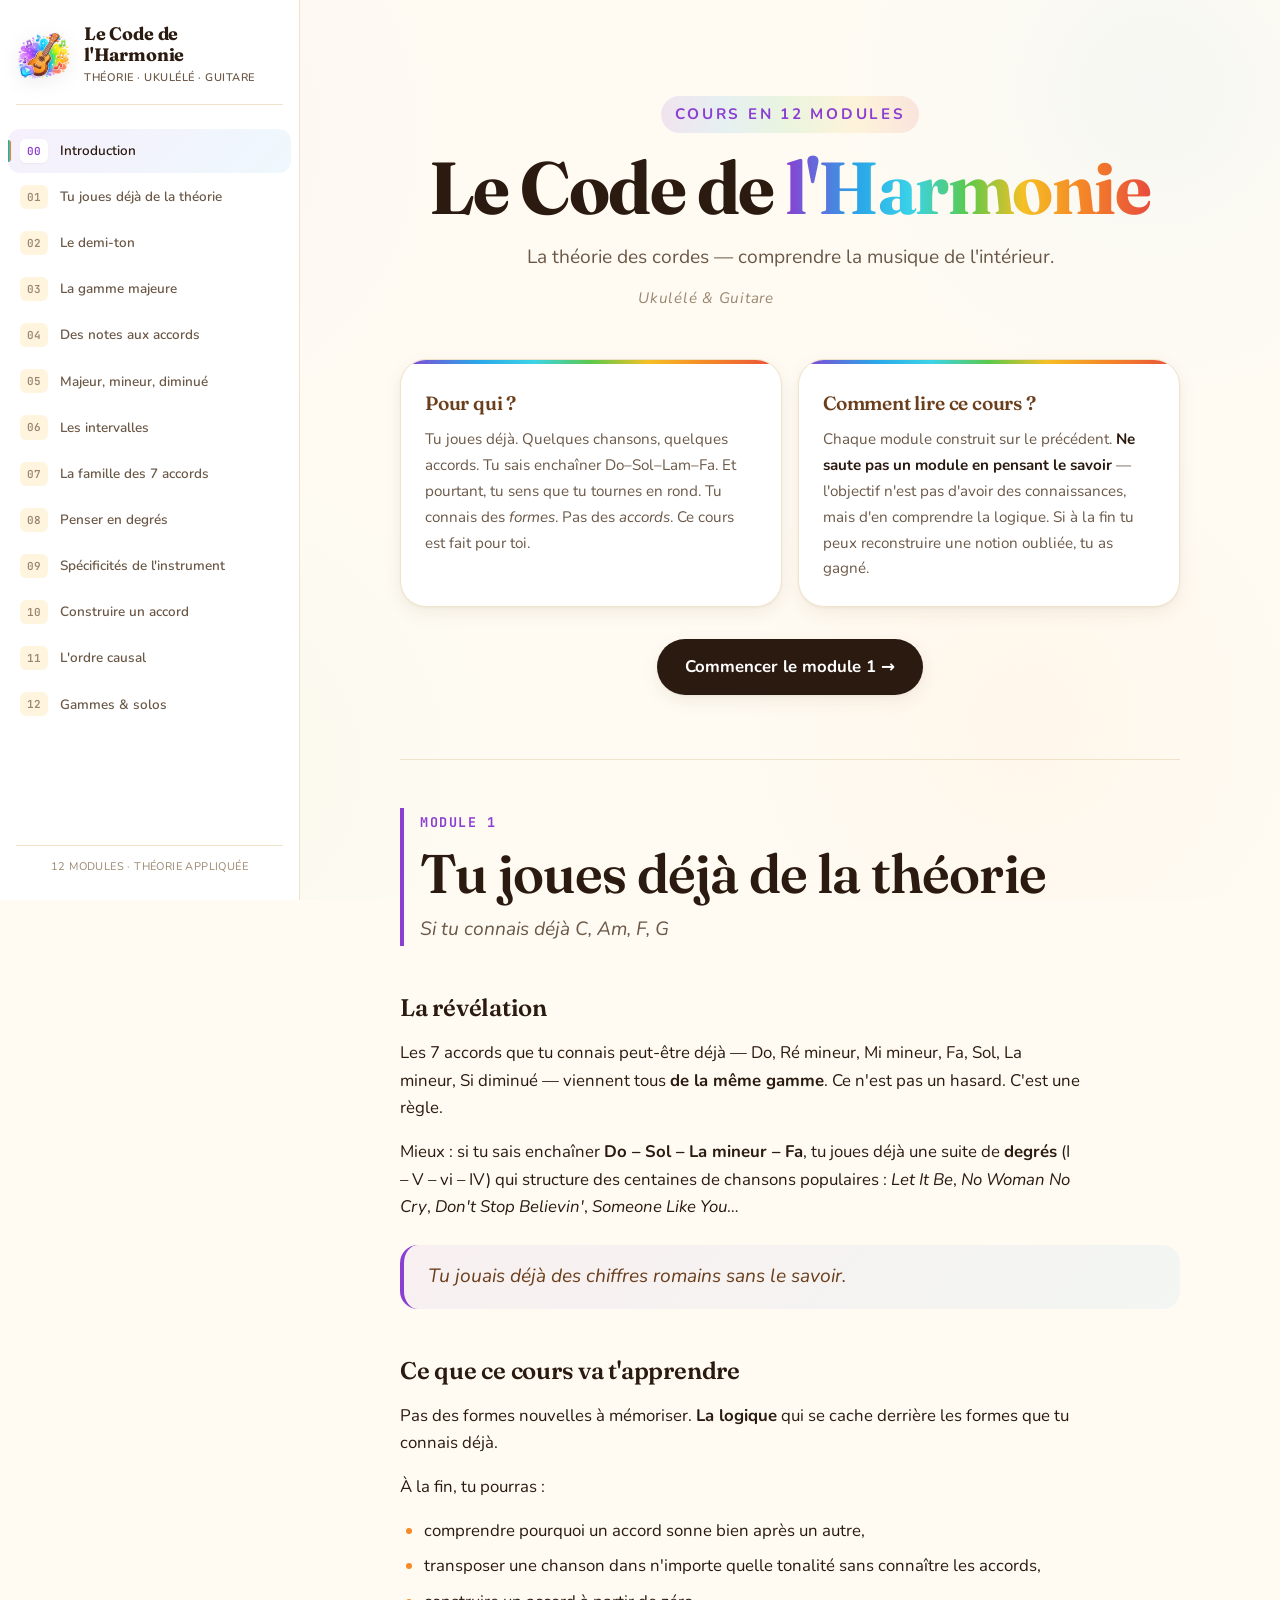
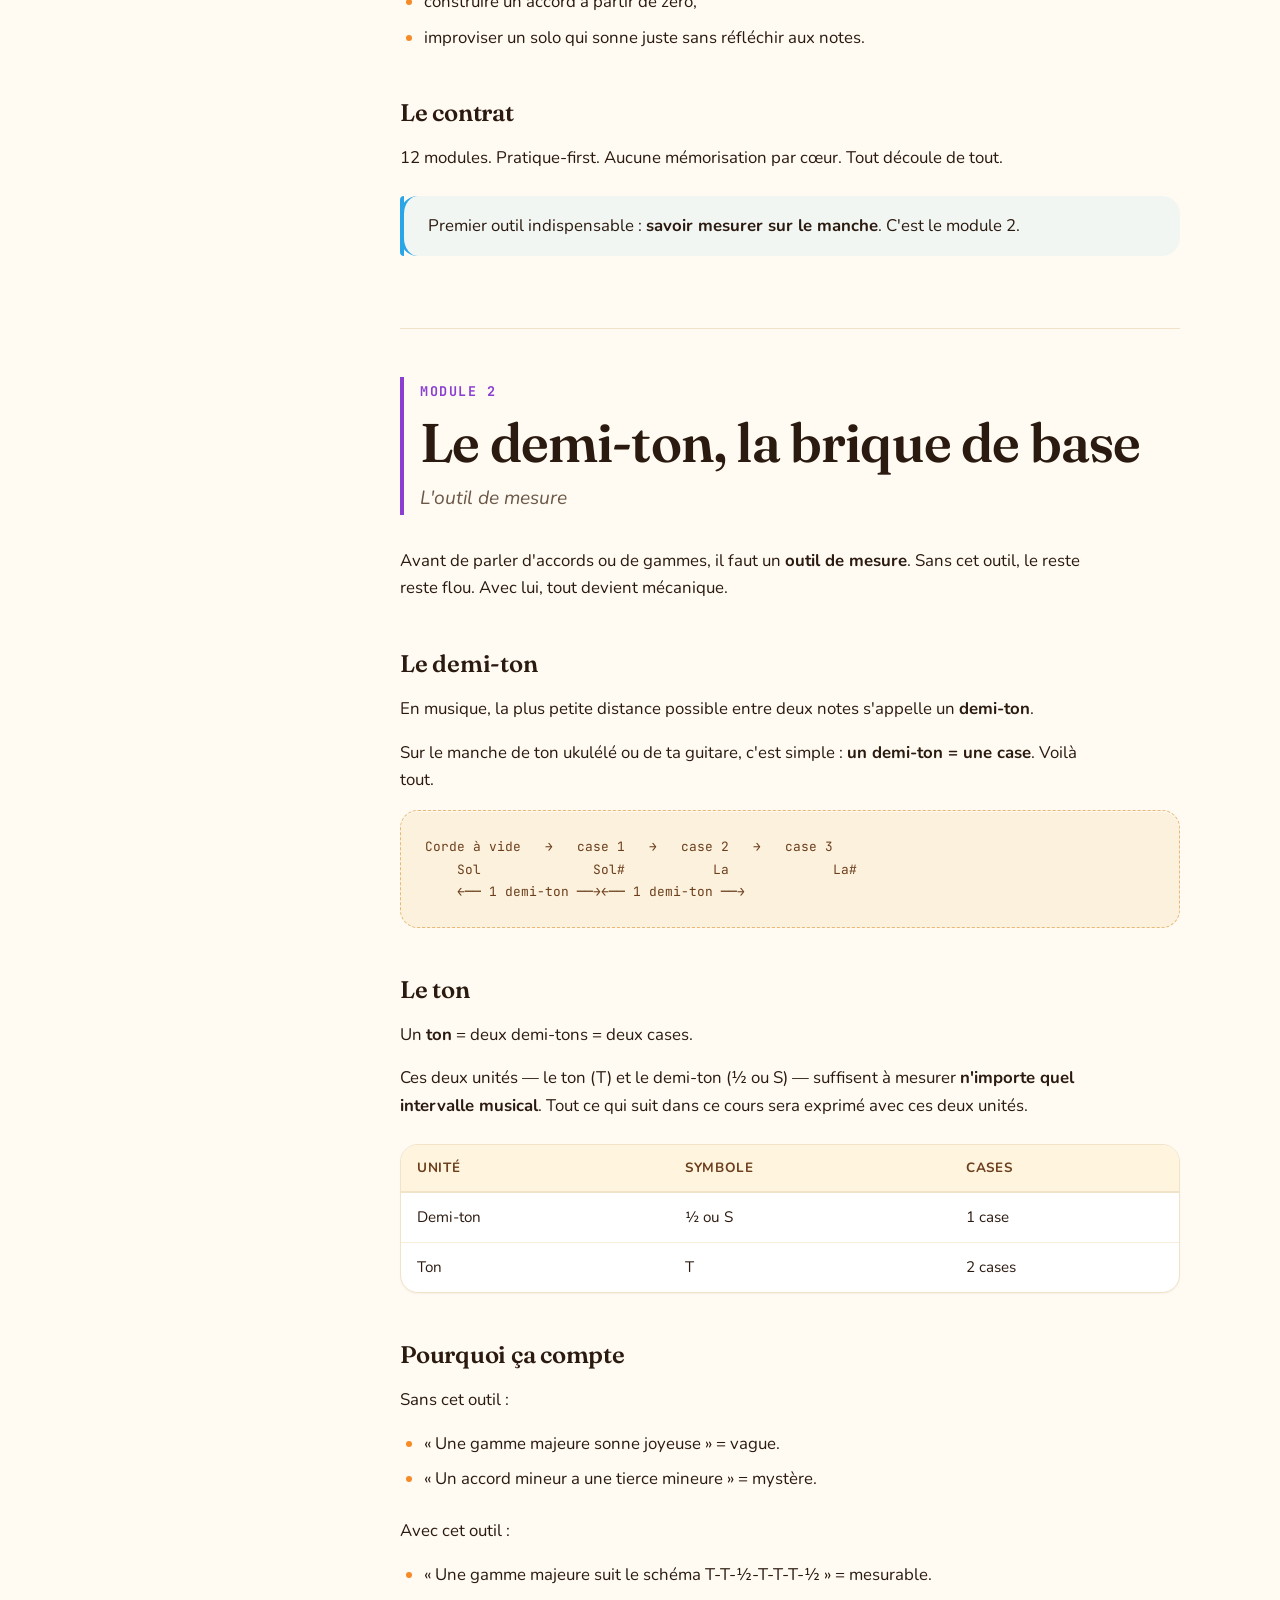
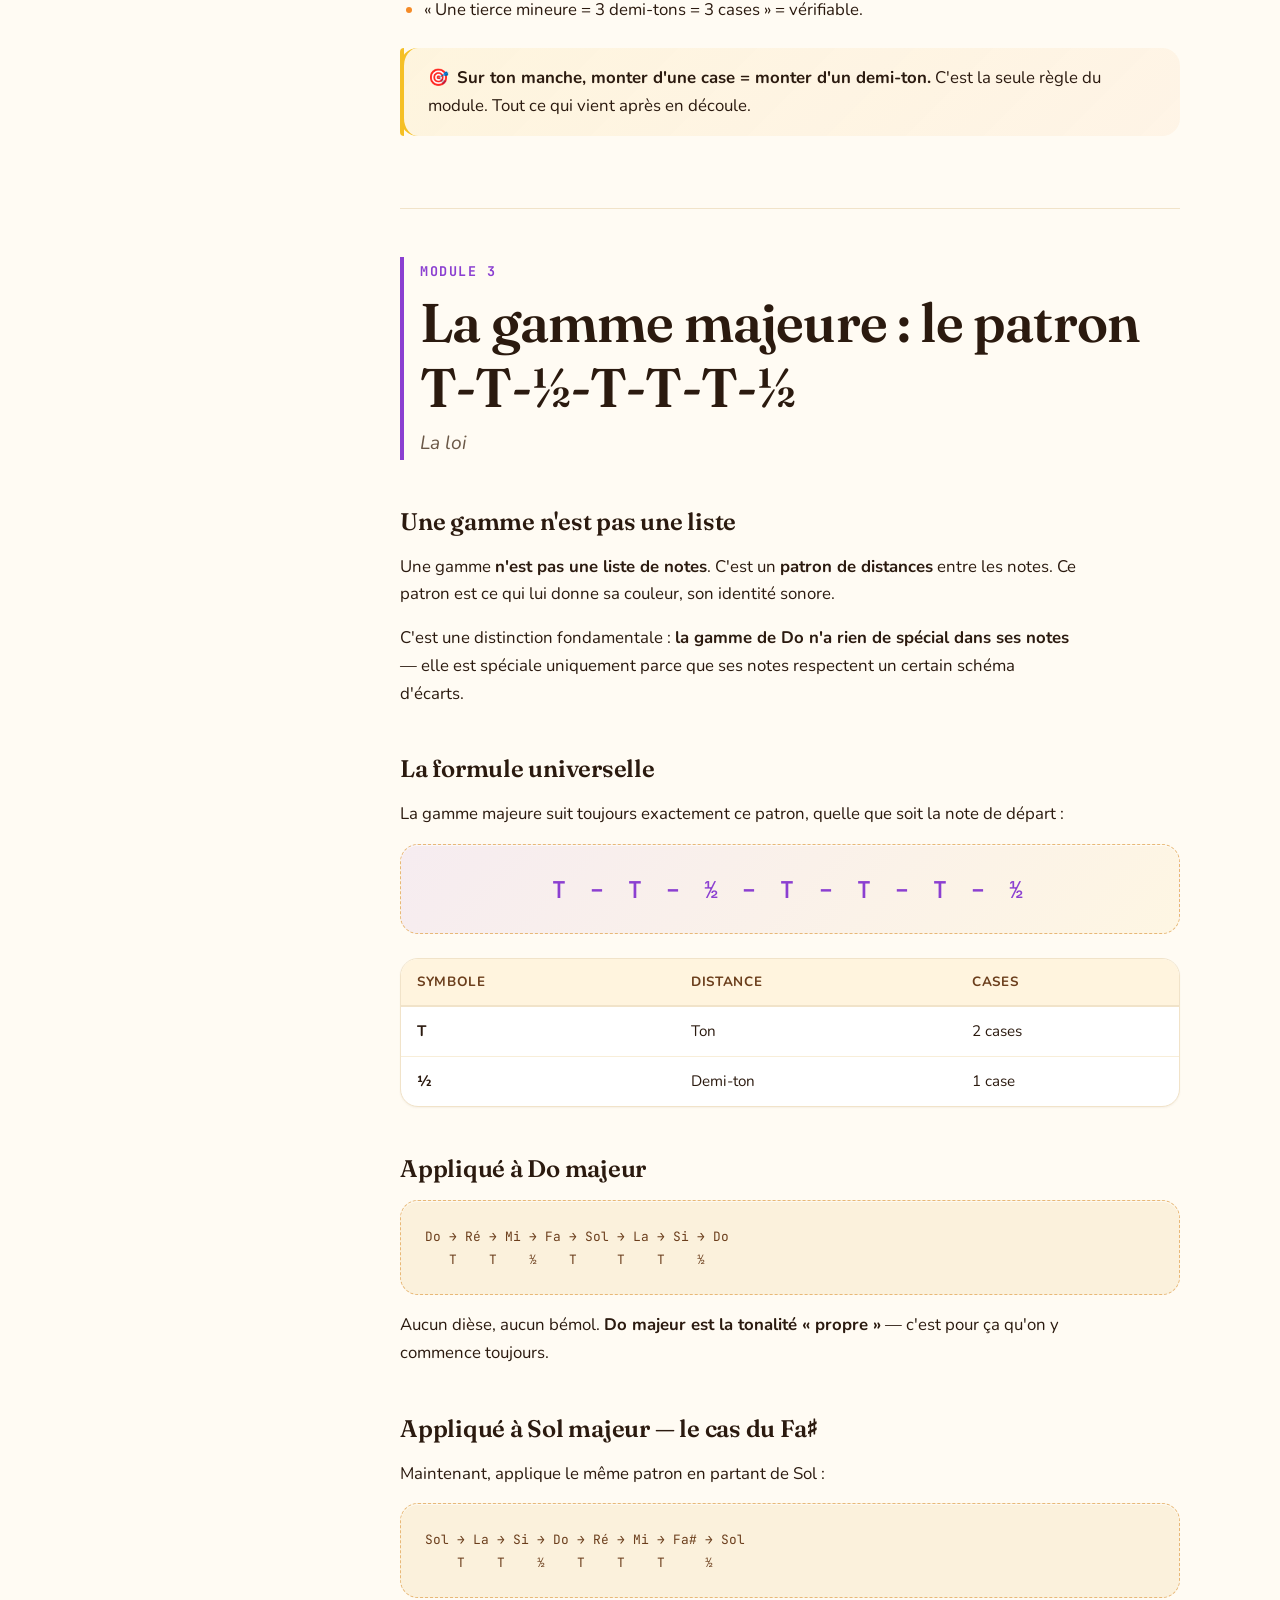
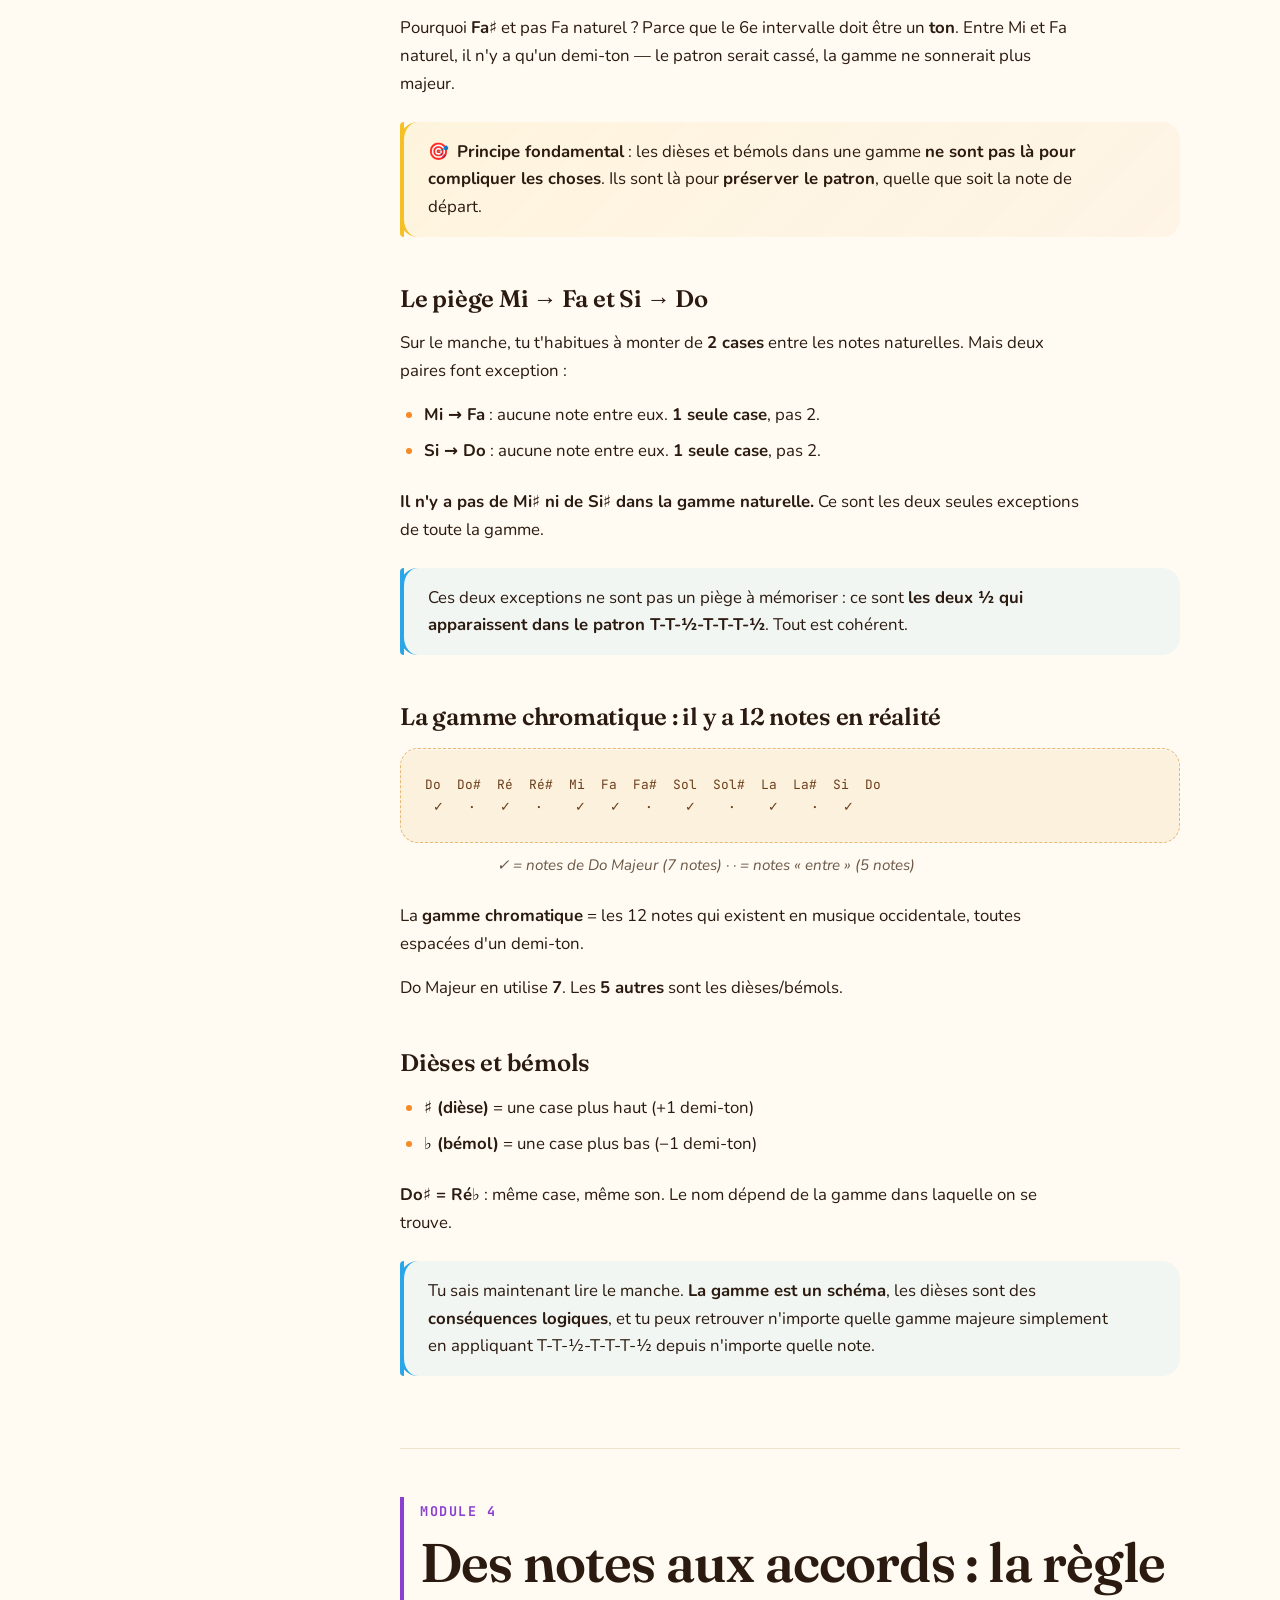
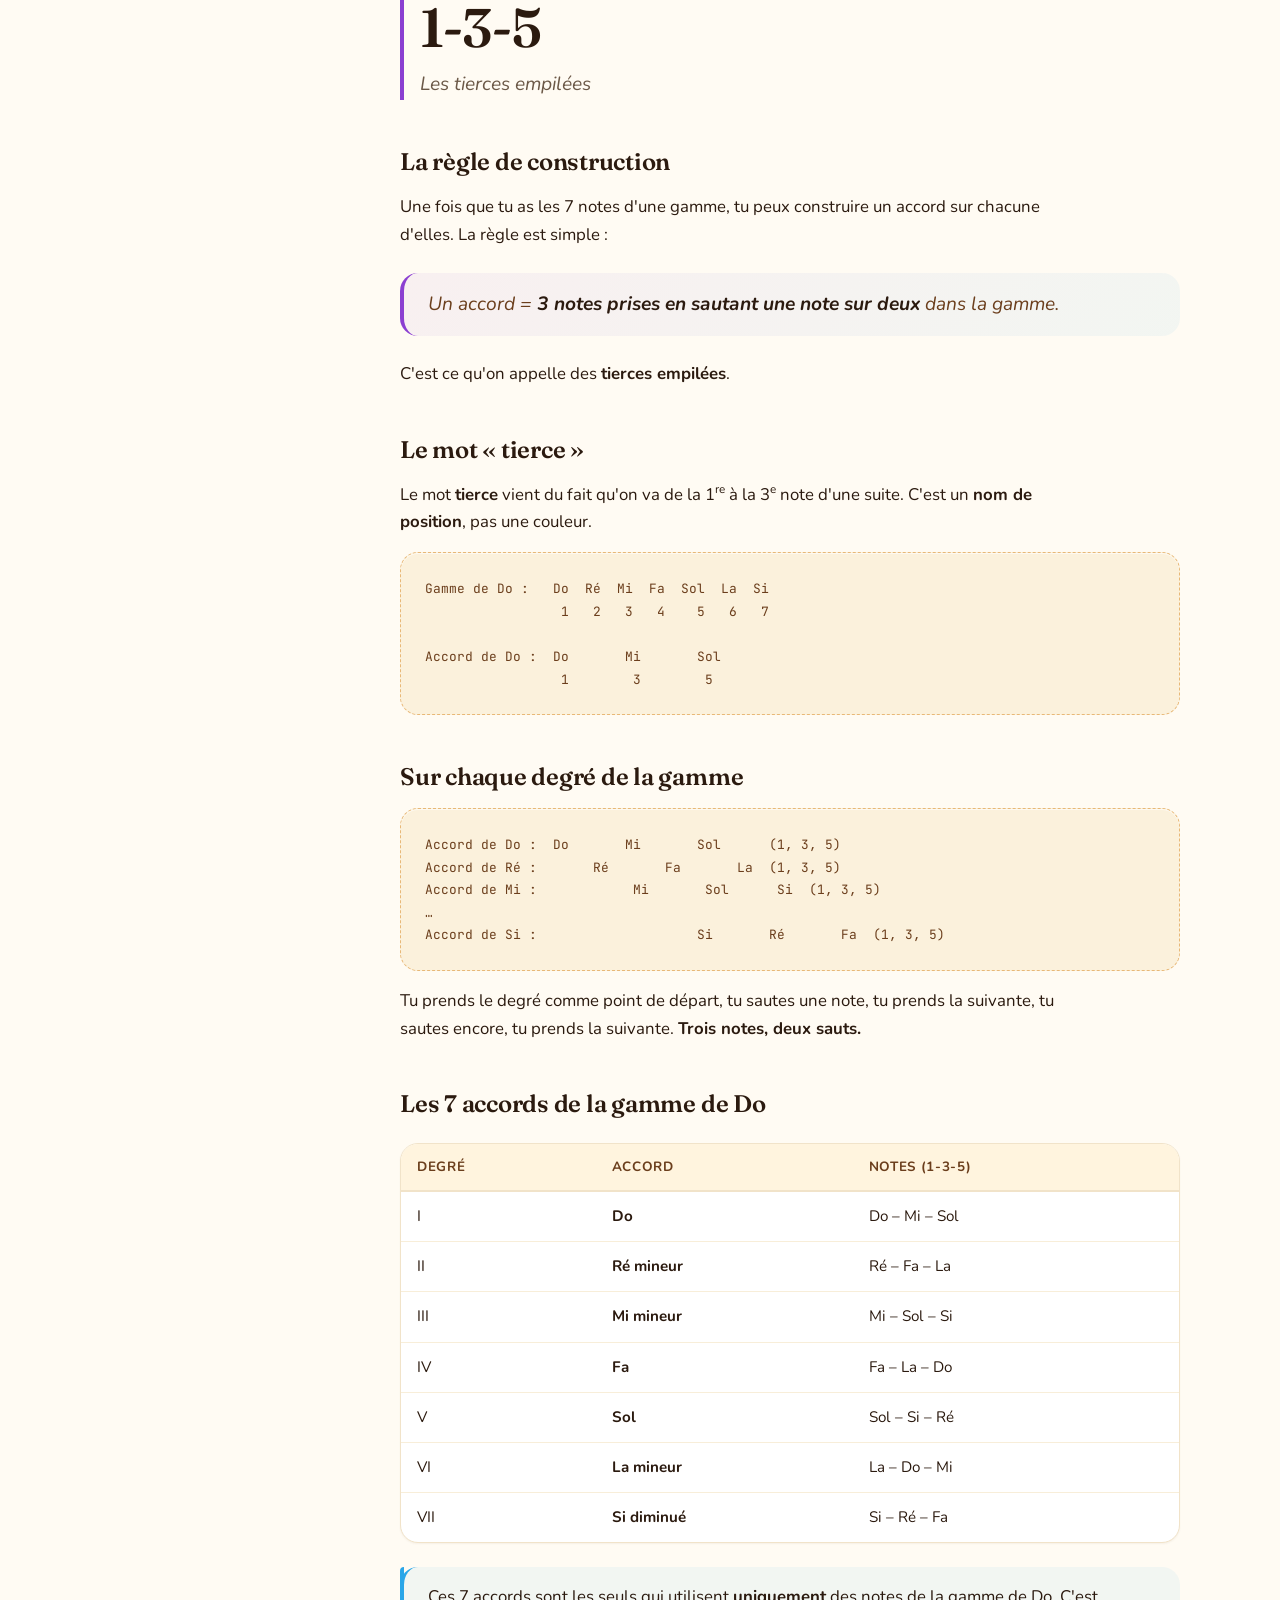
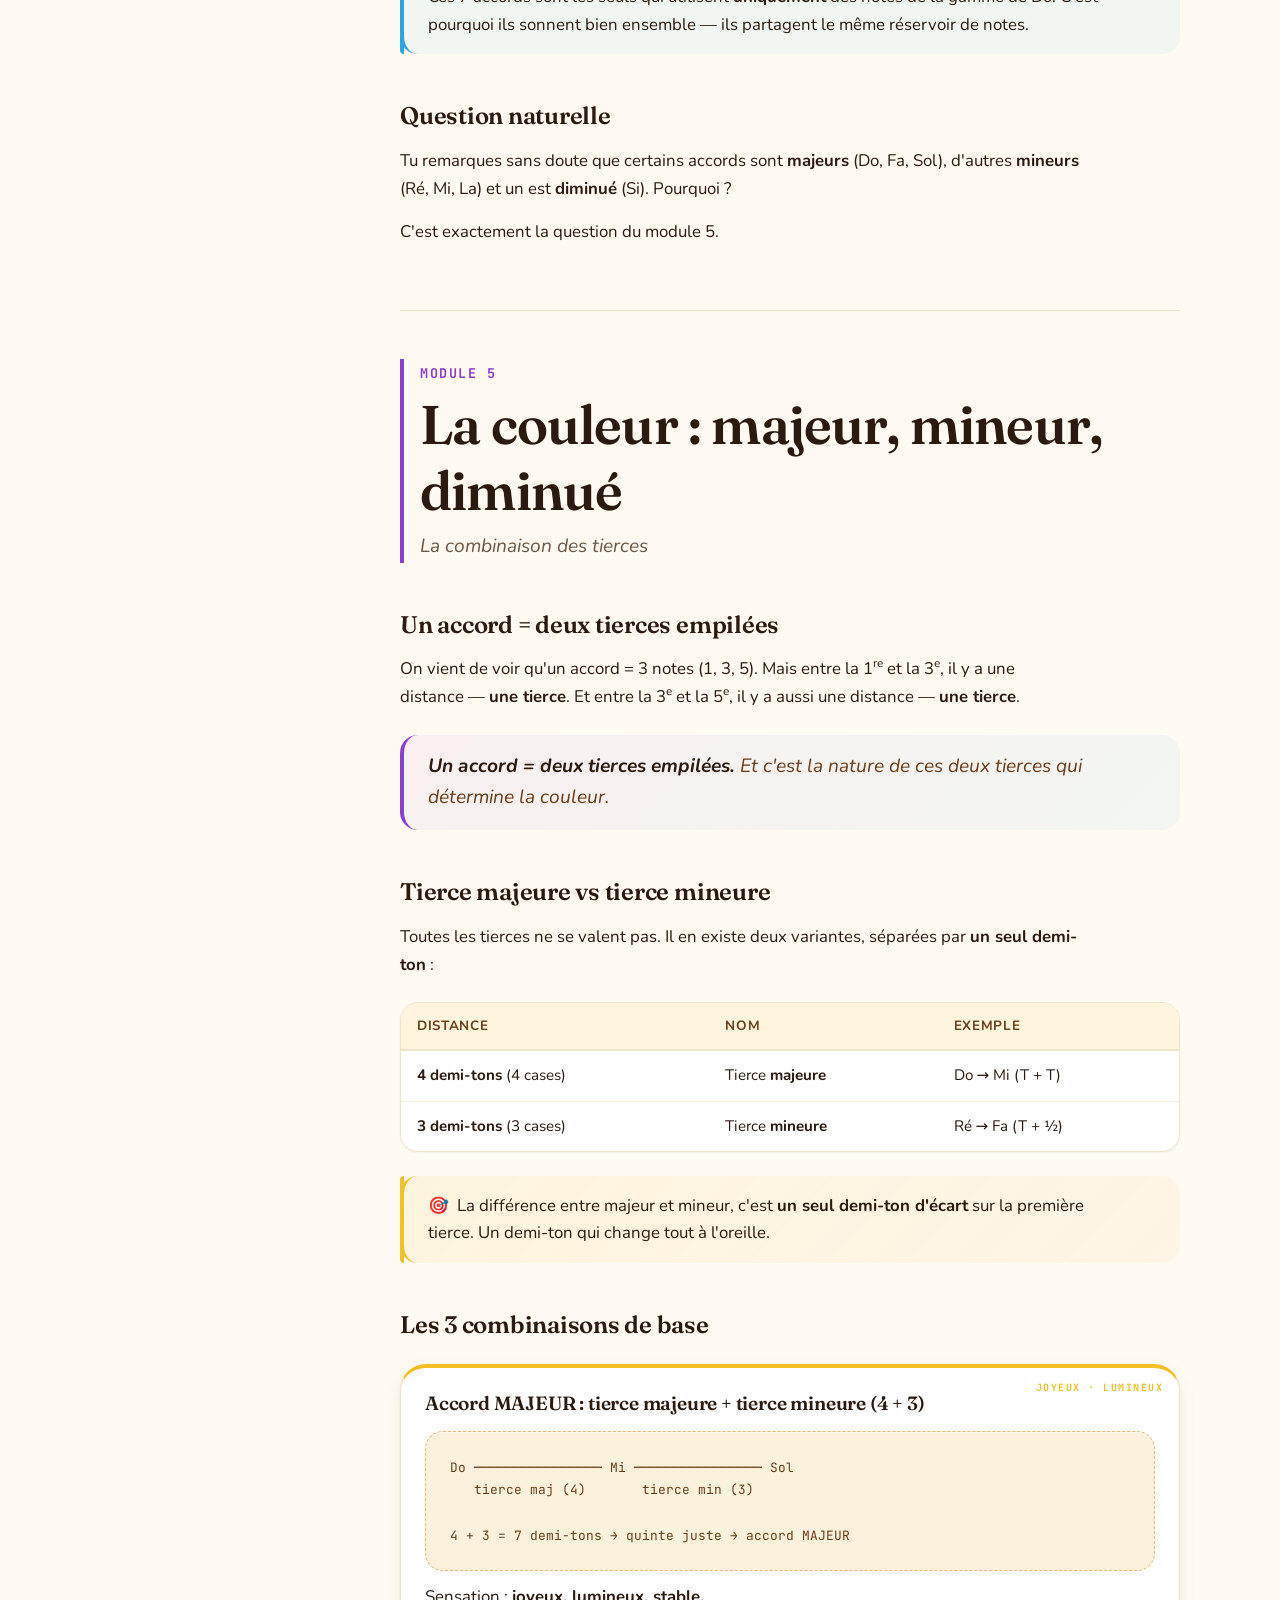
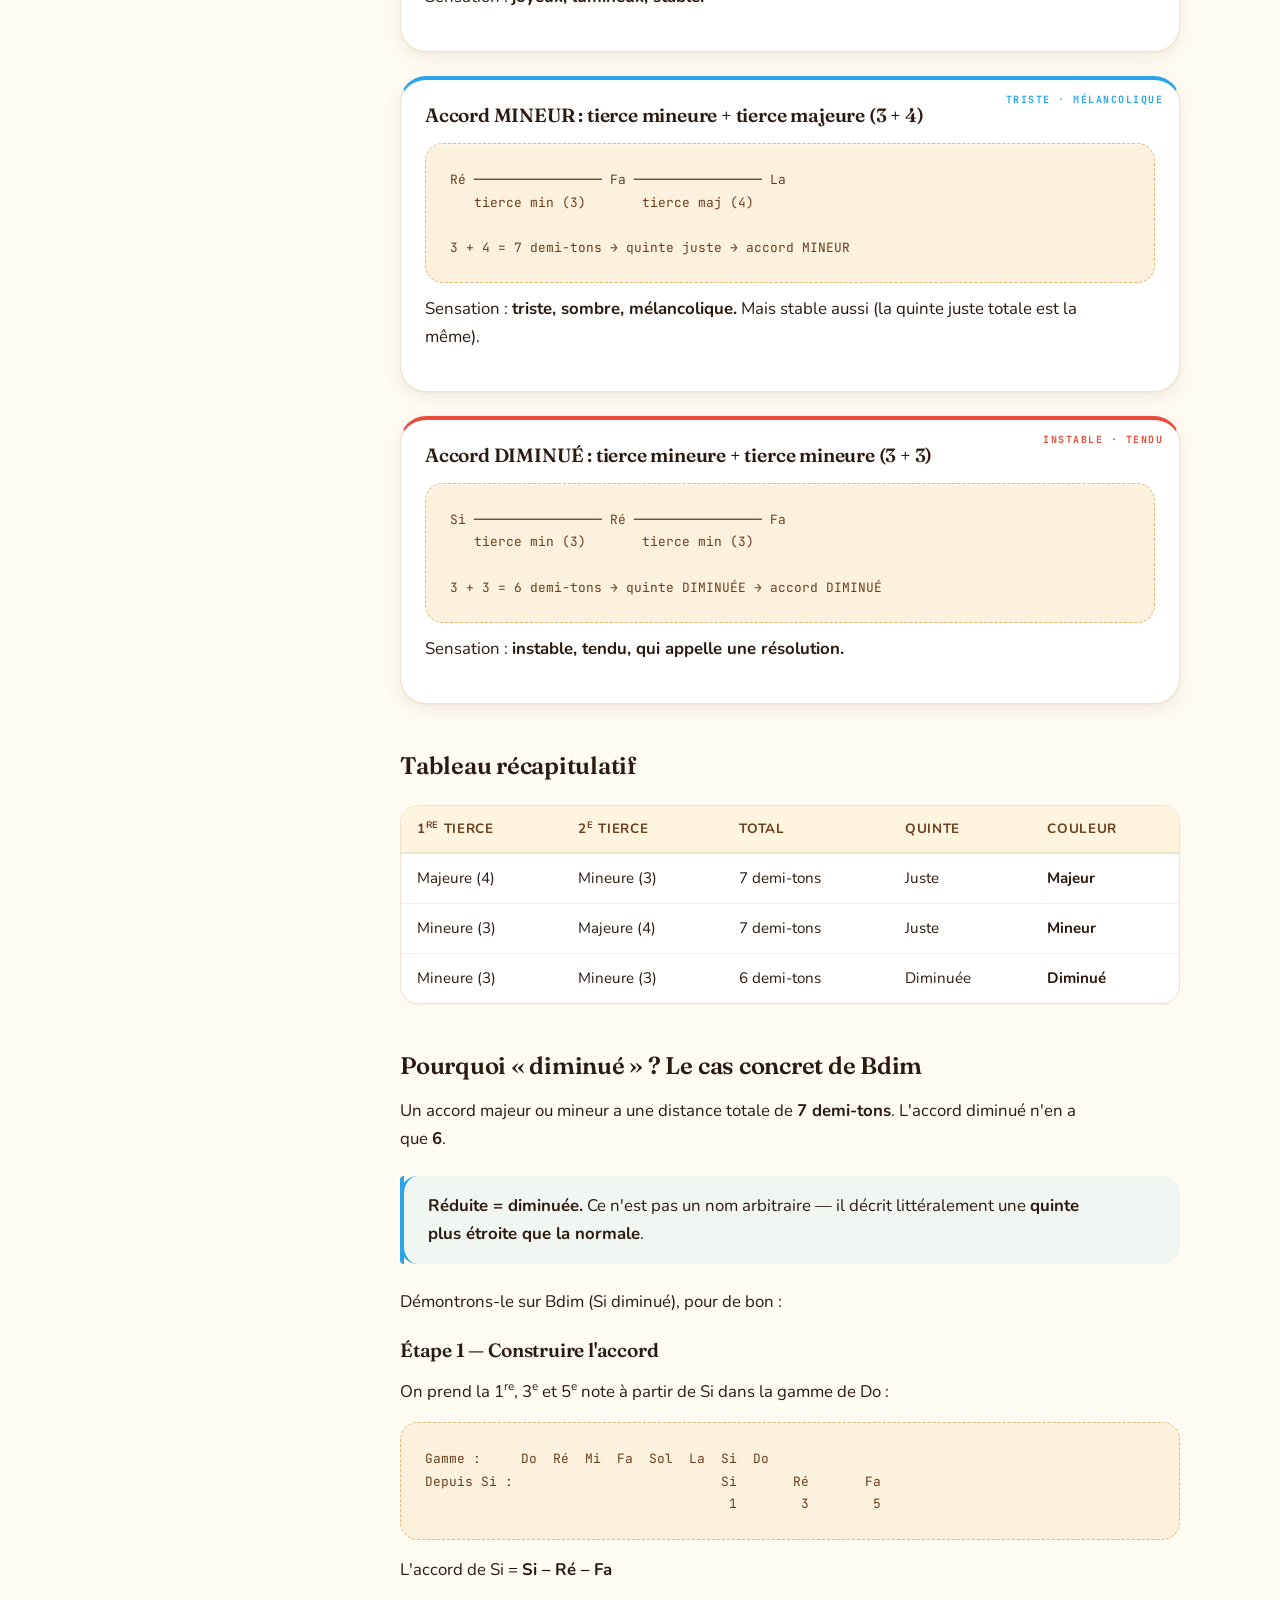
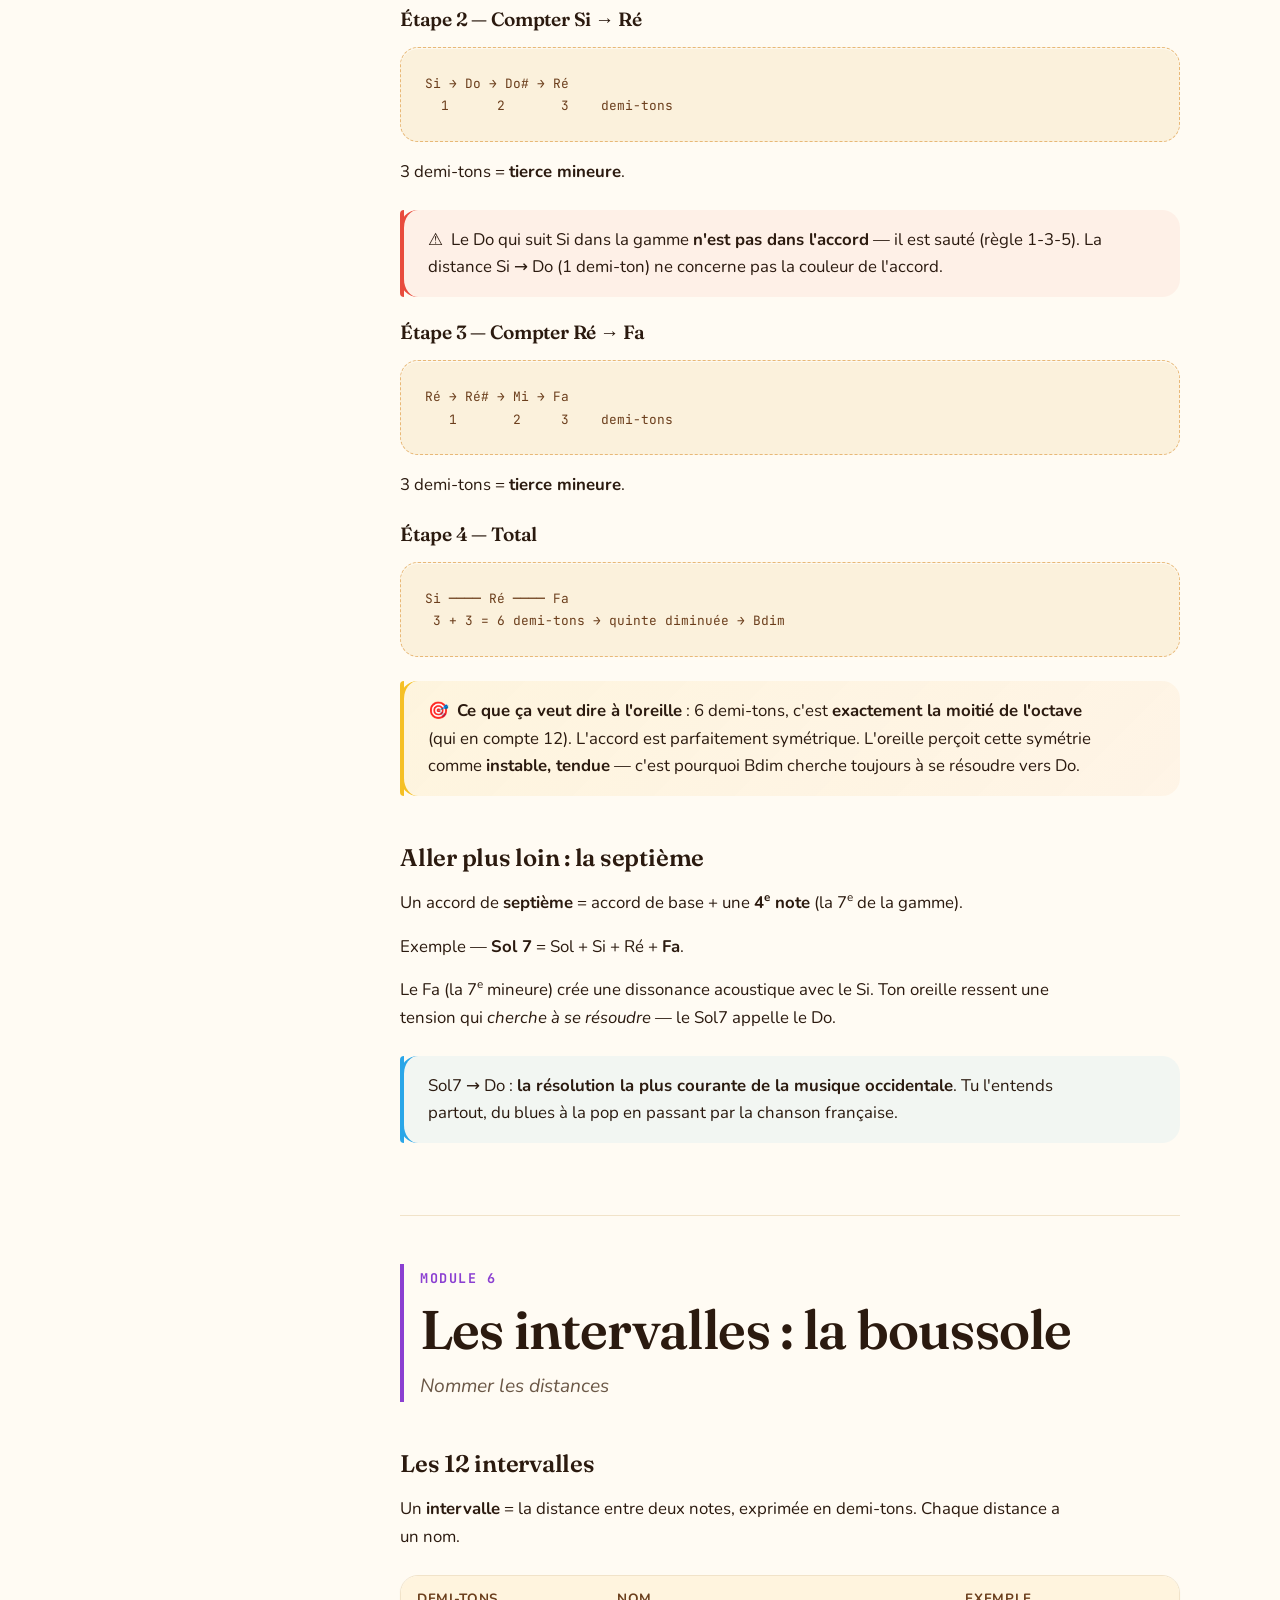
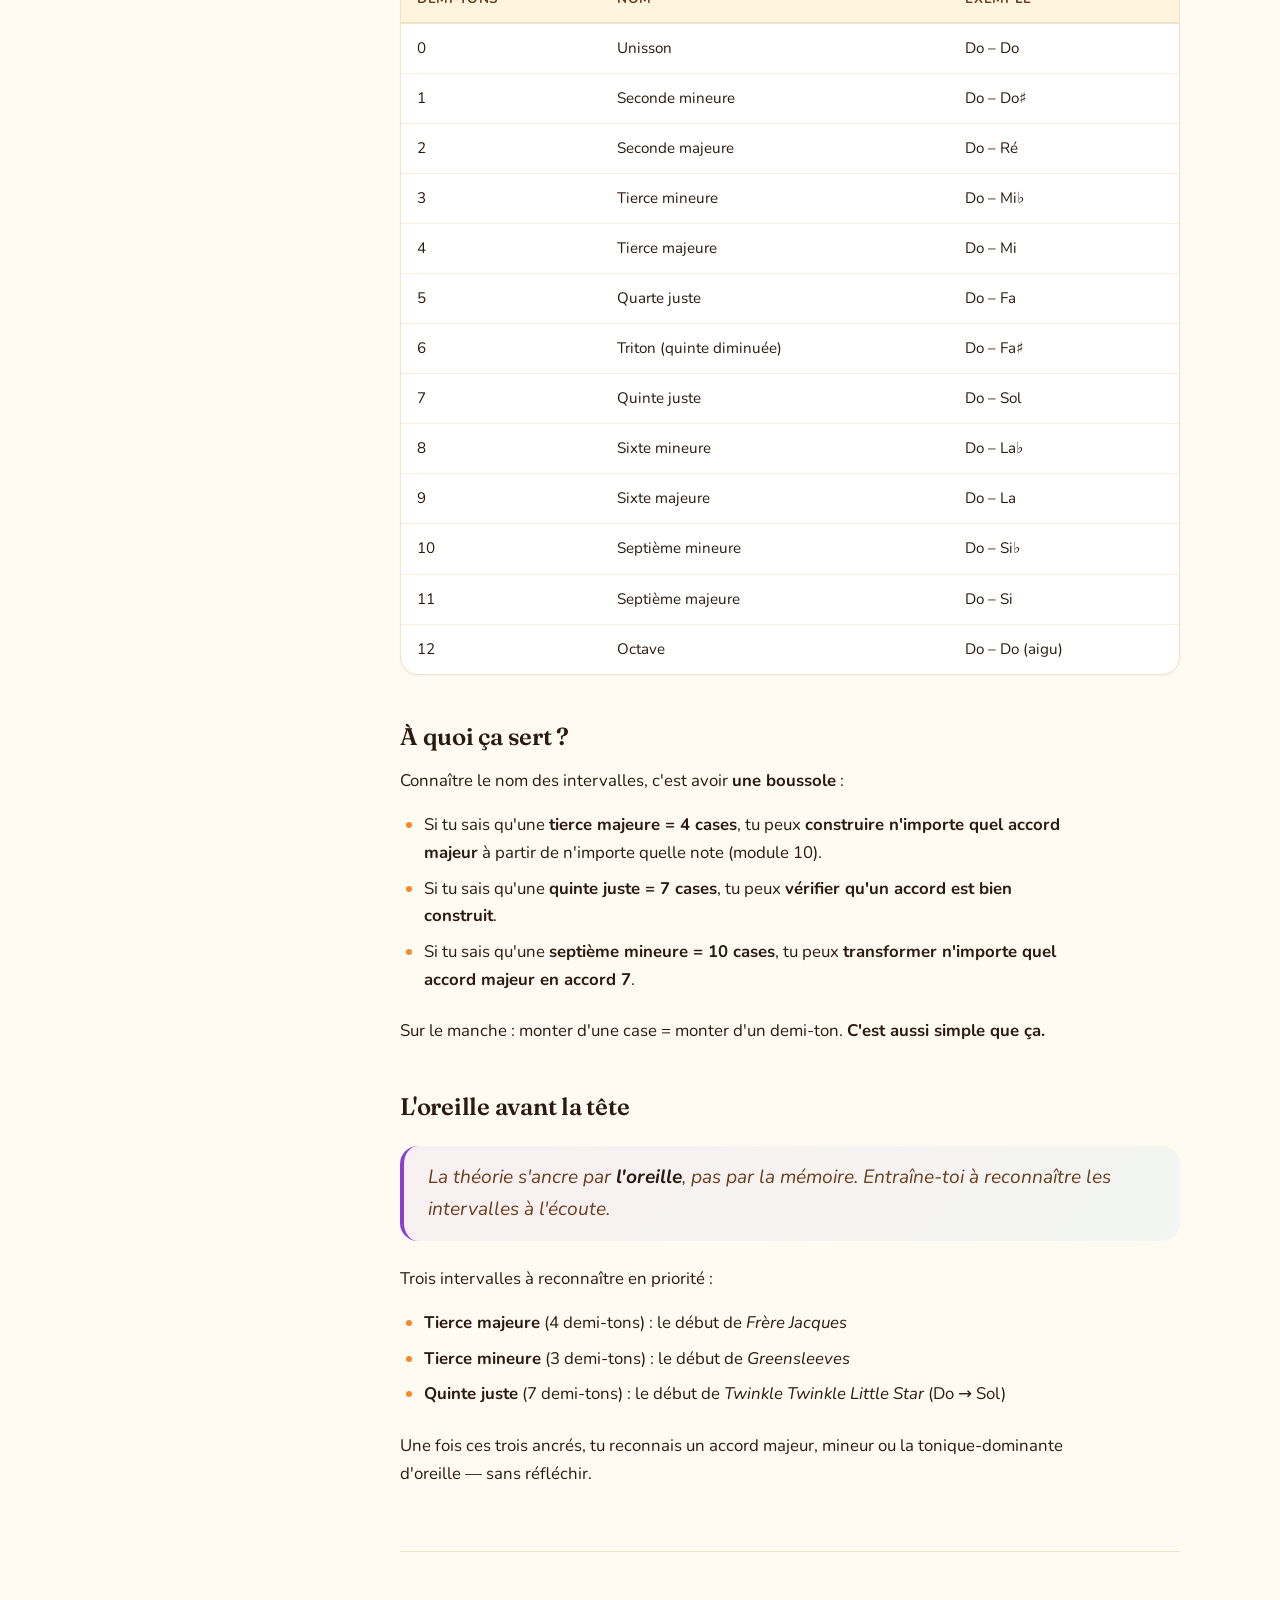
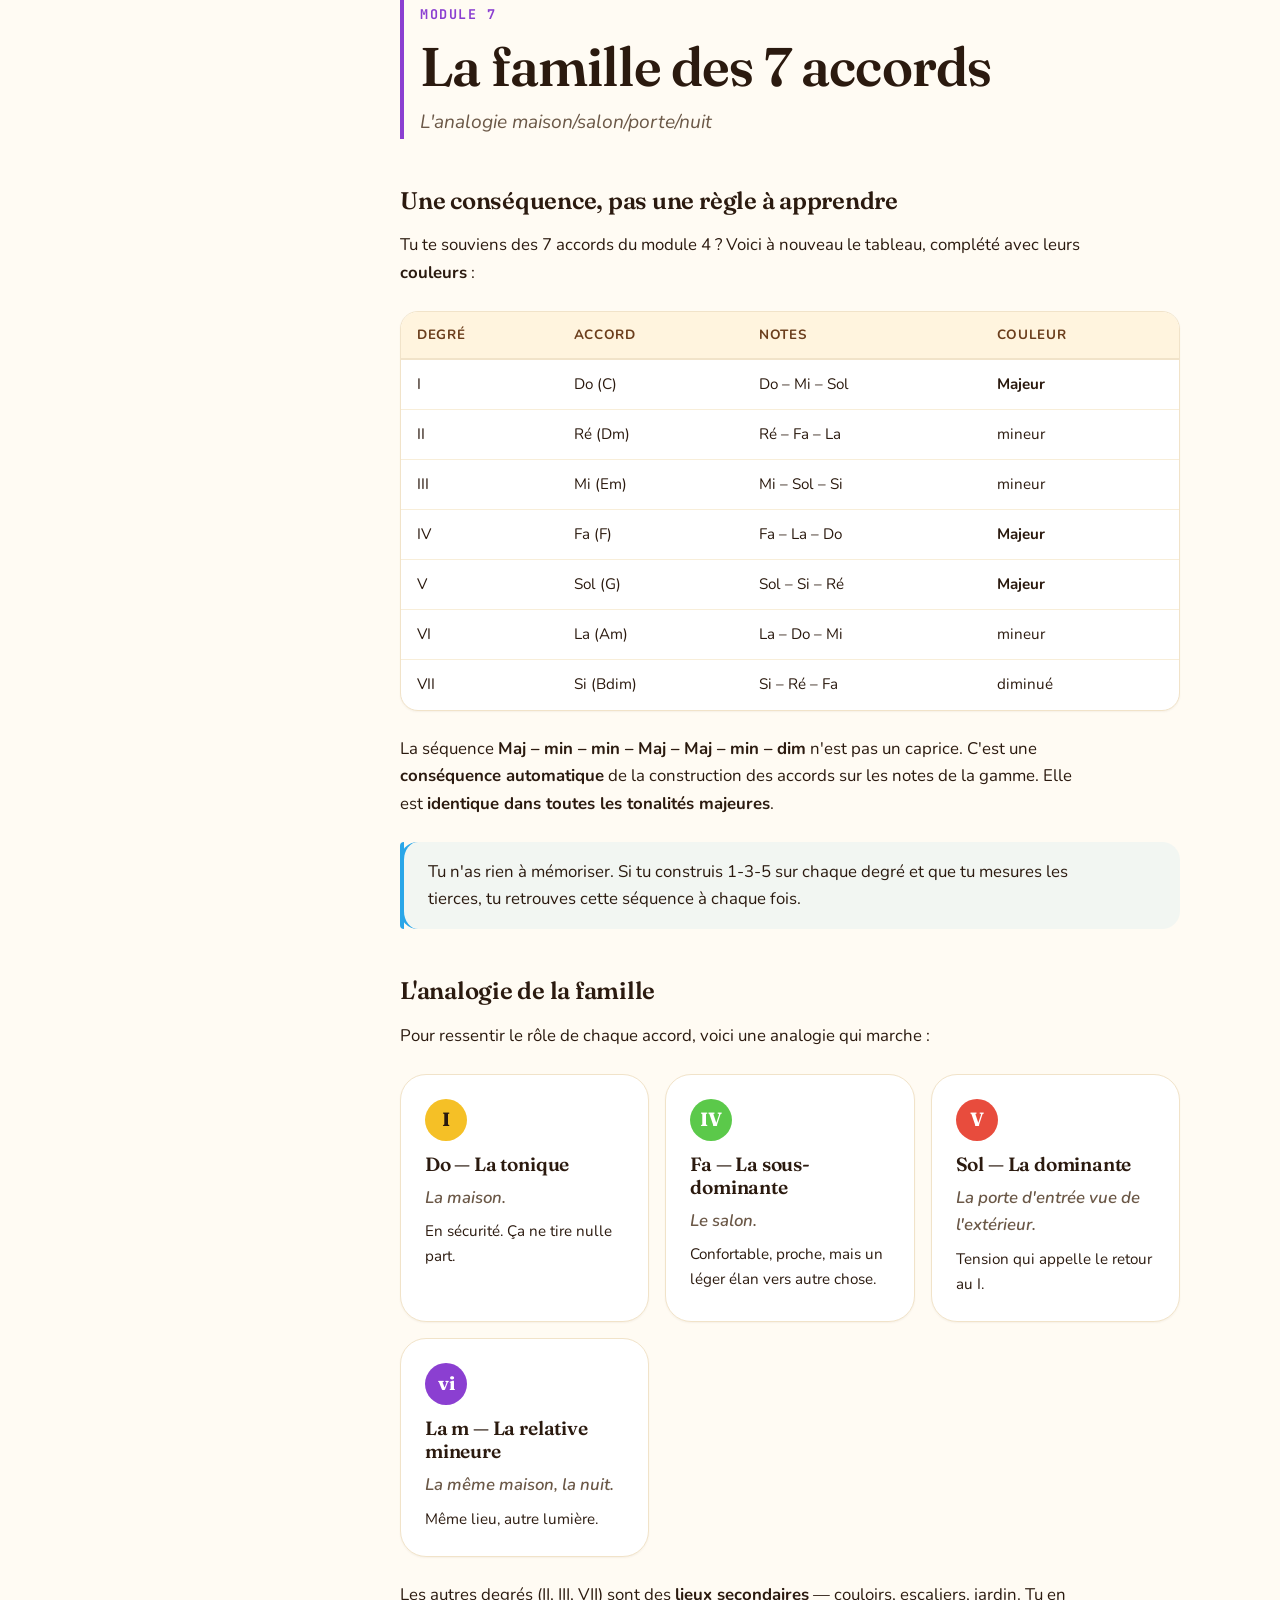
==== index.html @ ee3d07a1 "Refactor: site éclaté en HTML/CSS/JS séparés - index.html : structure sémantique propre (sections + " ====
<!DOCTYPE html>
<html lang="fr">
<head>
  <meta charset="UTF-8" />
  <meta name="viewport" content="width=device-width, initial-scale=1.0" />
  <meta name="description" content="Le Code de l'Harmonie — La théorie des cordes pour comprendre la musique de l'intérieur. Cours en 12 modules pour ukulélé et guitare." />
  <title>Le Code de l'Harmonie · La théorie des cordes</title>

  <link rel="icon" type="image/png" href="assets/logo.png" />
  <link rel="preconnect" href="https://fonts.googleapis.com" />
  <link rel="preconnect" href="https://fonts.gstatic.com" crossorigin />
  <link href="https://fonts.googleapis.com/css2?family=Fraunces:opsz,wght@9..144,400;9..144,600;9..144,700&family=Nunito:wght@400;600;700;800&family=JetBrains+Mono:wght@400;600&display=swap" rel="stylesheet" />

  <link rel="stylesheet" href="styles/tokens.css" />
  <link rel="stylesheet" href="styles/base.css" />
  <link rel="stylesheet" href="styles/layout.css" />
  <link rel="stylesheet" href="styles/components.css" />
</head>
<body>

  <a class="skip-link" href="#main">Aller au contenu</a>

  <button class="menu-toggle" id="menuToggle" aria-label="Ouvrir le menu" aria-expanded="false" aria-controls="sidebar">
    <span></span><span></span><span></span>
  </button>

  <div class="layout">

    <aside class="sidebar" id="sidebar" aria-label="Navigation principale">
      <a class="brand" href="#intro">
        <img src="assets/logo.png" alt="" />
        <div>
          <h1>Le Code de<br />l'Harmonie</h1>
          <p class="brand-sub">Théorie · Ukulélé · Guitare</p>
        </div>
      </a>

      <nav class="modules-nav" aria-label="Sommaire des modules">
        <a class="module-link" href="#intro" data-num="00">
          <span class="module-num">00</span>
          <span class="module-title">Introduction</span>
        </a>
        <a class="module-link" href="#m1" data-num="01">
          <span class="module-num">01</span>
          <span class="module-title">Tu joues déjà de la théorie</span>
        </a>
        <a class="module-link" href="#m2" data-num="02">
          <span class="module-num">02</span>
          <span class="module-title">Le demi-ton</span>
        </a>
        <a class="module-link" href="#m3" data-num="03">
          <span class="module-num">03</span>
          <span class="module-title">La gamme majeure</span>
        </a>
        <a class="module-link" href="#m4" data-num="04">
          <span class="module-num">04</span>
          <span class="module-title">Des notes aux accords</span>
        </a>
        <a class="module-link" href="#m5" data-num="05">
          <span class="module-num">05</span>
          <span class="module-title">Majeur, mineur, diminué</span>
        </a>
        <a class="module-link" href="#m6" data-num="06">
          <span class="module-num">06</span>
          <span class="module-title">Les intervalles</span>
        </a>
        <a class="module-link" href="#m7" data-num="07">
          <span class="module-num">07</span>
          <span class="module-title">La famille des 7 accords</span>
        </a>
        <a class="module-link" href="#m8" data-num="08">
          <span class="module-num">08</span>
          <span class="module-title">Penser en degrés</span>
        </a>
        <a class="module-link" href="#m9" data-num="09">
          <span class="module-num">09</span>
          <span class="module-title">Spécificités de l'instrument</span>
        </a>
        <a class="module-link" href="#m10" data-num="10">
          <span class="module-num">10</span>
          <span class="module-title">Construire un accord</span>
        </a>
        <a class="module-link" href="#m11" data-num="11">
          <span class="module-num">11</span>
          <span class="module-title">L'ordre causal</span>
        </a>
        <a class="module-link" href="#m12" data-num="12">
          <span class="module-num">12</span>
          <span class="module-title">Gammes & solos</span>
        </a>
      </nav>

      <div class="sidebar-footer">
        <p>12 modules · Théorie appliquée</p>
      </div>
    </aside>

    <main class="content" id="main">

      <!-- ============================================================
           INTRO / HERO
           ============================================================ -->
      <section class="hero" id="intro" aria-labelledby="hero-title">
        <p class="eyebrow">Cours en 12 modules</p>
        <h1 id="hero-title" class="hero-title">
          Le Code de <span class="rainbow-text">l'Harmonie</span>
        </h1>
        <p class="hero-subtitle">La théorie des cordes — comprendre la musique de l'intérieur.</p>
        <p class="hero-instrument"><em>Ukulélé &amp; Guitare</em></p>

        <div class="hero-cards">
          <article class="hero-card">
            <h3>Pour qui ?</h3>
            <p>Tu joues déjà. Quelques chansons, quelques accords. Tu sais enchaîner Do–Sol–Lam–Fa. Et pourtant, tu sens que tu tournes en rond. Tu connais des <em>formes</em>. Pas des <em>accords</em>. Ce cours est fait pour toi.</p>
          </article>

          <article class="hero-card">
            <h3>Comment lire ce cours ?</h3>
            <p>Chaque module construit sur le précédent. <strong>Ne saute pas un module en pensant le savoir</strong> — l'objectif n'est pas d'avoir des connaissances, mais d'en comprendre la logique. Si à la fin tu peux reconstruire une notion oubliée, tu as gagné.</p>
          </article>
        </div>

        <a class="btn-primary" href="#m1">Commencer le module 1 →</a>
      </section>

      <!-- ============================================================
           MODULE 1
           ============================================================ -->
      <section class="module" id="m1" aria-labelledby="m1-title">
        <header class="module-header">
          <span class="module-tag">Module 1</span>
          <h2 id="m1-title">Tu joues déjà de la théorie</h2>
          <p class="module-tagline">Si tu connais déjà C, Am, F, G</p>
        </header>

        <h3>La révélation</h3>
        <p>Les 7 accords que tu connais peut-être déjà — Do, Ré mineur, Mi mineur, Fa, Sol, La mineur, Si diminué — viennent tous <strong>de la même gamme</strong>. Ce n'est pas un hasard. C'est une règle.</p>
        <p>Mieux : si tu sais enchaîner <strong>Do – Sol – La mineur – Fa</strong>, tu joues déjà une suite de <strong>degrés</strong> (I – V – vi – IV) qui structure des centaines de chansons populaires : <em>Let It Be</em>, <em>No Woman No Cry</em>, <em>Don't Stop Believin'</em>, <em>Someone Like You</em>…</p>

        <blockquote class="callout callout-quote">
          <p>Tu jouais déjà des chiffres romains sans le savoir.</p>
        </blockquote>

        <h3>Ce que ce cours va t'apprendre</h3>
        <p>Pas des formes nouvelles à mémoriser. <strong>La logique</strong> qui se cache derrière les formes que tu connais déjà.</p>
        <p>À la fin, tu pourras :</p>
        <ul>
          <li>comprendre pourquoi un accord sonne bien après un autre,</li>
          <li>transposer une chanson dans n'importe quelle tonalité sans connaître les accords,</li>
          <li>construire un accord à partir de zéro,</li>
          <li>improviser un solo qui sonne juste sans réfléchir aux notes.</li>
        </ul>

        <h3>Le contrat</h3>
        <p>12 modules. Pratique-first. Aucune mémorisation par cœur. Tout découle de tout.</p>

        <blockquote class="callout callout-note">
          <p>Premier outil indispensable : <strong>savoir mesurer sur le manche</strong>. C'est le module 2.</p>
        </blockquote>
      </section>

      <!-- ============================================================
           MODULE 2
           ============================================================ -->
      <section class="module" id="m2" aria-labelledby="m2-title">
        <header class="module-header">
          <span class="module-tag">Module 2</span>
          <h2 id="m2-title">Le demi-ton, la brique de base</h2>
          <p class="module-tagline">L'outil de mesure</p>
        </header>

        <p>Avant de parler d'accords ou de gammes, il faut un <strong>outil de mesure</strong>. Sans cet outil, le reste reste flou. Avec lui, tout devient mécanique.</p>

        <h3>Le demi-ton</h3>
        <p>En musique, la plus petite distance possible entre deux notes s'appelle un <strong>demi-ton</strong>.</p>
        <p>Sur le manche de ton ukulélé ou de ta guitare, c'est simple : <strong>un demi-ton = une case</strong>. Voilà tout.</p>

        <pre class="diagram"><code>Corde à vide   →   case 1   →   case 2   →   case 3
    Sol              Sol#           La             La#
    ←── 1 demi-ton ──→←── 1 demi-ton ──→</code></pre>

        <h3>Le ton</h3>
        <p>Un <strong>ton</strong> = deux demi-tons = deux cases.</p>
        <p>Ces deux unités — le ton (T) et le demi-ton (½ ou S) — suffisent à mesurer <strong>n'importe quel intervalle musical</strong>. Tout ce qui suit dans ce cours sera exprimé avec ces deux unités.</p>

        <div class="table-wrap">
          <table>
            <thead>
              <tr><th>Unité</th><th>Symbole</th><th>Cases</th></tr>
            </thead>
            <tbody>
              <tr><td>Demi-ton</td><td>½ ou S</td><td>1 case</td></tr>
              <tr><td>Ton</td><td>T</td><td>2 cases</td></tr>
            </tbody>
          </table>
        </div>

        <h3>Pourquoi ça compte</h3>
        <p>Sans cet outil :</p>
        <ul>
          <li>« Une gamme majeure sonne joyeuse » = vague.</li>
          <li>« Un accord mineur a une tierce mineure » = mystère.</li>
        </ul>
        <p>Avec cet outil :</p>
        <ul>
          <li>« Une gamme majeure suit le schéma T-T-½-T-T-T-½ » = mesurable.</li>
          <li>« Une tierce mineure = 3 demi-tons = 3 cases » = vérifiable.</li>
        </ul>

        <blockquote class="callout callout-key">
          <p><strong>Sur ton manche, monter d'une case = monter d'un demi-ton.</strong> C'est la seule règle du module. Tout ce qui vient après en découle.</p>
        </blockquote>
      </section>

      <!-- ============================================================
           MODULE 3
           ============================================================ -->
      <section class="module" id="m3" aria-labelledby="m3-title">
        <header class="module-header">
          <span class="module-tag">Module 3</span>
          <h2 id="m3-title">La gamme majeure : le patron T-T-½-T-T-T-½</h2>
          <p class="module-tagline">La loi</p>
        </header>

        <h3>Une gamme n'est pas une liste</h3>
        <p>Une gamme <strong>n'est pas une liste de notes</strong>. C'est un <strong>patron de distances</strong> entre les notes. Ce patron est ce qui lui donne sa couleur, son identité sonore.</p>
        <p>C'est une distinction fondamentale : <strong>la gamme de Do n'a rien de spécial dans ses notes</strong> — elle est spéciale uniquement parce que ses notes respectent un certain schéma d'écarts.</p>

        <h3>La formule universelle</h3>
        <p>La gamme majeure suit toujours exactement ce patron, quelle que soit la note de départ :</p>

        <pre class="diagram diagram-formula"><code>T – T – ½ – T – T – T – ½</code></pre>

        <div class="table-wrap">
          <table>
            <thead><tr><th>Symbole</th><th>Distance</th><th>Cases</th></tr></thead>
            <tbody>
              <tr><td><strong>T</strong></td><td>Ton</td><td>2 cases</td></tr>
              <tr><td><strong>½</strong></td><td>Demi-ton</td><td>1 case</td></tr>
            </tbody>
          </table>
        </div>

        <h3>Appliqué à Do majeur</h3>
        <pre class="diagram"><code>Do → Ré → Mi → Fa → Sol → La → Si → Do
   T    T    ½    T     T    T    ½</code></pre>
        <p>Aucun dièse, aucun bémol. <strong>Do majeur est la tonalité « propre »</strong> — c'est pour ça qu'on y commence toujours.</p>

        <h3>Appliqué à Sol majeur — le cas du Fa♯</h3>
        <p>Maintenant, applique le même patron en partant de Sol :</p>
        <pre class="diagram"><code>Sol → La → Si → Do → Ré → Mi → Fa# → Sol
    T    T    ½    T    T    T     ½</code></pre>
        <p>Pourquoi <strong>Fa♯</strong> et pas Fa naturel ? Parce que le 6e intervalle doit être un <strong>ton</strong>. Entre Mi et Fa naturel, il n'y a qu'un demi-ton — le patron serait cassé, la gamme ne sonnerait plus majeur.</p>

        <blockquote class="callout callout-key">
          <p><strong>Principe fondamental</strong> : les dièses et bémols dans une gamme <strong>ne sont pas là pour compliquer les choses</strong>. Ils sont là pour <strong>préserver le patron</strong>, quelle que soit la note de départ.</p>
        </blockquote>

        <h3>Le piège Mi → Fa et Si → Do</h3>
        <p>Sur le manche, tu t'habitues à monter de <strong>2 cases</strong> entre les notes naturelles. Mais deux paires font exception :</p>
        <ul>
          <li><strong>Mi → Fa</strong> : aucune note entre eux. <strong>1 seule case</strong>, pas 2.</li>
          <li><strong>Si → Do</strong> : aucune note entre eux. <strong>1 seule case</strong>, pas 2.</li>
        </ul>
        <p><strong>Il n'y a pas de Mi♯ ni de Si♯ dans la gamme naturelle.</strong> Ce sont les deux seules exceptions de toute la gamme.</p>

        <blockquote class="callout callout-note">
          <p>Ces deux exceptions ne sont pas un piège à mémoriser : ce sont <strong>les deux ½ qui apparaissent dans le patron T-T-½-T-T-T-½</strong>. Tout est cohérent.</p>
        </blockquote>

        <h3>La gamme chromatique : il y a 12 notes en réalité</h3>
        <pre class="diagram"><code>Do  Do#  Ré  Ré#  Mi  Fa  Fa#  Sol  Sol#  La  La#  Si  Do
 ✓   ·   ✓   ·    ✓   ✓   ·    ✓    ·    ✓    ·   ✓</code></pre>
        <p class="diagram-legend">✓ = notes de Do Majeur (7 notes) · · = notes « entre » (5 notes)</p>

        <p>La <strong>gamme chromatique</strong> = les 12 notes qui existent en musique occidentale, toutes espacées d'un demi-ton.</p>
        <p>Do Majeur en utilise <strong>7</strong>. Les <strong>5 autres</strong> sont les dièses/bémols.</p>

        <h3>Dièses et bémols</h3>
        <ul>
          <li><strong>♯ (dièse)</strong> = une case plus haut (+1 demi-ton)</li>
          <li><strong>♭ (bémol)</strong> = une case plus bas (−1 demi-ton)</li>
        </ul>
        <p><strong>Do♯ = Ré♭</strong> : même case, même son. Le nom dépend de la gamme dans laquelle on se trouve.</p>

        <blockquote class="callout callout-note">
          <p>Tu sais maintenant lire le manche. <strong>La gamme est un schéma</strong>, les dièses sont des <strong>conséquences logiques</strong>, et tu peux retrouver n'importe quelle gamme majeure simplement en appliquant T-T-½-T-T-T-½ depuis n'importe quelle note.</p>
        </blockquote>
      </section>

      <!-- ============================================================
           MODULE 4
           ============================================================ -->
      <section class="module" id="m4" aria-labelledby="m4-title">
        <header class="module-header">
          <span class="module-tag">Module 4</span>
          <h2 id="m4-title">Des notes aux accords : la règle 1-3-5</h2>
          <p class="module-tagline">Les tierces empilées</p>
        </header>

        <h3>La règle de construction</h3>
        <p>Une fois que tu as les 7 notes d'une gamme, tu peux construire un accord sur chacune d'elles. La règle est simple :</p>

        <blockquote class="callout callout-quote">
          <p>Un accord = <strong>3 notes prises en sautant une note sur deux</strong> dans la gamme.</p>
        </blockquote>

        <p>C'est ce qu'on appelle des <strong>tierces empilées</strong>.</p>

        <h3>Le mot « tierce »</h3>
        <p>Le mot <strong>tierce</strong> vient du fait qu'on va de la 1<sup>re</sup> à la 3<sup>e</sup> note d'une suite. C'est un <strong>nom de position</strong>, pas une couleur.</p>

        <pre class="diagram"><code>Gamme de Do :   Do  Ré  Mi  Fa  Sol  La  Si
                 1   2   3   4    5   6   7

Accord de Do :  Do       Mi       Sol
                 1        3        5</code></pre>

        <h3>Sur chaque degré de la gamme</h3>
        <pre class="diagram"><code>Accord de Do :  Do       Mi       Sol      (1, 3, 5)
Accord de Ré :       Ré       Fa       La  (1, 3, 5)
Accord de Mi :            Mi       Sol      Si  (1, 3, 5)
…
Accord de Si :                    Si       Ré       Fa  (1, 3, 5)</code></pre>

        <p>Tu prends le degré comme point de départ, tu sautes une note, tu prends la suivante, tu sautes encore, tu prends la suivante. <strong>Trois notes, deux sauts.</strong></p>

        <h3>Les 7 accords de la gamme de Do</h3>
        <div class="table-wrap">
          <table>
            <thead><tr><th>Degré</th><th>Accord</th><th>Notes (1-3-5)</th></tr></thead>
            <tbody>
              <tr><td>I</td><td><strong>Do</strong></td><td>Do – Mi – Sol</td></tr>
              <tr><td>II</td><td><strong>Ré mineur</strong></td><td>Ré – Fa – La</td></tr>
              <tr><td>III</td><td><strong>Mi mineur</strong></td><td>Mi – Sol – Si</td></tr>
              <tr><td>IV</td><td><strong>Fa</strong></td><td>Fa – La – Do</td></tr>
              <tr><td>V</td><td><strong>Sol</strong></td><td>Sol – Si – Ré</td></tr>
              <tr><td>VI</td><td><strong>La mineur</strong></td><td>La – Do – Mi</td></tr>
              <tr><td>VII</td><td><strong>Si diminué</strong></td><td>Si – Ré – Fa</td></tr>
            </tbody>
          </table>
        </div>

        <blockquote class="callout callout-note">
          <p>Ces 7 accords sont les seuls qui utilisent <strong>uniquement</strong> des notes de la gamme de Do. C'est pourquoi ils sonnent bien ensemble — ils partagent le même réservoir de notes.</p>
        </blockquote>

        <h3>Question naturelle</h3>
        <p>Tu remarques sans doute que certains accords sont <strong>majeurs</strong> (Do, Fa, Sol), d'autres <strong>mineurs</strong> (Ré, Mi, La) et un est <strong>diminué</strong> (Si). Pourquoi ?</p>
        <p>C'est exactement la question du module 5.</p>
      </section>

      <!-- ============================================================
           MODULE 5
           ============================================================ -->
      <section class="module" id="m5" aria-labelledby="m5-title">
        <header class="module-header">
          <span class="module-tag">Module 5</span>
          <h2 id="m5-title">La couleur : majeur, mineur, diminué</h2>
          <p class="module-tagline">La combinaison des tierces</p>
        </header>

        <h3>Un accord = deux tierces empilées</h3>
        <p>On vient de voir qu'un accord = 3 notes (1, 3, 5). Mais entre la 1<sup>re</sup> et la 3<sup>e</sup>, il y a une distance — <strong>une tierce</strong>. Et entre la 3<sup>e</sup> et la 5<sup>e</sup>, il y a aussi une distance — <strong>une tierce</strong>.</p>

        <blockquote class="callout callout-quote">
          <p><strong>Un accord = deux tierces empilées.</strong> Et c'est la nature de ces deux tierces qui détermine la couleur.</p>
        </blockquote>

        <h3>Tierce majeure vs tierce mineure</h3>
        <p>Toutes les tierces ne se valent pas. Il en existe deux variantes, séparées par <strong>un seul demi-ton</strong> :</p>

        <div class="table-wrap">
          <table>
            <thead><tr><th>Distance</th><th>Nom</th><th>Exemple</th></tr></thead>
            <tbody>
              <tr><td><strong>4 demi-tons</strong> (4 cases)</td><td>Tierce <strong>majeure</strong></td><td>Do → Mi (T + T)</td></tr>
              <tr><td><strong>3 demi-tons</strong> (3 cases)</td><td>Tierce <strong>mineure</strong></td><td>Ré → Fa (T + ½)</td></tr>
            </tbody>
          </table>
        </div>

        <blockquote class="callout callout-key">
          <p>La différence entre majeur et mineur, c'est <strong>un seul demi-ton d'écart</strong> sur la première tierce. Un demi-ton qui change tout à l'oreille.</p>
        </blockquote>

        <h3>Les 3 combinaisons de base</h3>

        <div class="chord-card chord-major">
          <h4>Accord MAJEUR : tierce majeure + tierce mineure (4 + 3)</h4>
          <pre class="diagram"><code>Do ──────────────── Mi ──────────────── Sol
   tierce maj (4)       tierce min (3)

4 + 3 = 7 demi-tons → quinte juste → accord MAJEUR</code></pre>
          <p>Sensation : <strong>joyeux, lumineux, stable.</strong></p>
        </div>

        <div class="chord-card chord-minor">
          <h4>Accord MINEUR : tierce mineure + tierce majeure (3 + 4)</h4>
          <pre class="diagram"><code>Ré ──────────────── Fa ──────────────── La
   tierce min (3)       tierce maj (4)

3 + 4 = 7 demi-tons → quinte juste → accord MINEUR</code></pre>
          <p>Sensation : <strong>triste, sombre, mélancolique.</strong> Mais stable aussi (la quinte juste totale est la même).</p>
        </div>

        <div class="chord-card chord-dim">
          <h4>Accord DIMINUÉ : tierce mineure + tierce mineure (3 + 3)</h4>
          <pre class="diagram"><code>Si ──────────────── Ré ──────────────── Fa
   tierce min (3)       tierce min (3)

3 + 3 = 6 demi-tons → quinte DIMINUÉE → accord DIMINUÉ</code></pre>
          <p>Sensation : <strong>instable, tendu, qui appelle une résolution.</strong></p>
        </div>

        <h3>Tableau récapitulatif</h3>
        <div class="table-wrap">
          <table>
            <thead>
              <tr><th>1<sup>re</sup> tierce</th><th>2<sup>e</sup> tierce</th><th>Total</th><th>Quinte</th><th>Couleur</th></tr>
            </thead>
            <tbody>
              <tr><td>Majeure (4)</td><td>Mineure (3)</td><td>7 demi-tons</td><td>Juste</td><td><strong>Majeur</strong></td></tr>
              <tr><td>Mineure (3)</td><td>Majeure (4)</td><td>7 demi-tons</td><td>Juste</td><td><strong>Mineur</strong></td></tr>
              <tr><td>Mineure (3)</td><td>Mineure (3)</td><td>6 demi-tons</td><td>Diminuée</td><td><strong>Diminué</strong></td></tr>
            </tbody>
          </table>
        </div>

        <h3>Pourquoi « diminué » ? Le cas concret de Bdim</h3>
        <p>Un accord majeur ou mineur a une distance totale de <strong>7 demi-tons</strong>. L'accord diminué n'en a que <strong>6</strong>.</p>

        <blockquote class="callout callout-note">
          <p><strong>Réduite = diminuée.</strong> Ce n'est pas un nom arbitraire — il décrit littéralement une <strong>quinte plus étroite que la normale</strong>.</p>
        </blockquote>

        <p>Démontrons-le sur Bdim (Si diminué), pour de bon :</p>

        <h4>Étape 1 — Construire l'accord</h4>
        <p>On prend la 1<sup>re</sup>, 3<sup>e</sup> et 5<sup>e</sup> note à partir de Si dans la gamme de Do :</p>
        <pre class="diagram"><code>Gamme :     Do  Ré  Mi  Fa  Sol  La  Si  Do
Depuis Si :                          Si       Ré       Fa
                                      1        3        5</code></pre>
        <p>L'accord de Si = <strong>Si – Ré – Fa</strong></p>

        <h4>Étape 2 — Compter Si → Ré</h4>
        <pre class="diagram"><code>Si → Do → Do# → Ré
  1      2       3    demi-tons</code></pre>
        <p>3 demi-tons = <strong>tierce mineure</strong>.</p>

        <blockquote class="callout callout-warn">
          <p>Le Do qui suit Si dans la gamme <strong>n'est pas dans l'accord</strong> — il est sauté (règle 1-3-5). La distance Si → Do (1 demi-ton) ne concerne pas la couleur de l'accord.</p>
        </blockquote>

        <h4>Étape 3 — Compter Ré → Fa</h4>
        <pre class="diagram"><code>Ré → Ré# → Mi → Fa
   1       2     3    demi-tons</code></pre>
        <p>3 demi-tons = <strong>tierce mineure</strong>.</p>

        <h4>Étape 4 — Total</h4>
        <pre class="diagram"><code>Si ──── Ré ──── Fa
 3 + 3 = 6 demi-tons → quinte diminuée → Bdim</code></pre>

        <blockquote class="callout callout-key">
          <p><strong>Ce que ça veut dire à l'oreille</strong> : 6 demi-tons, c'est <strong>exactement la moitié de l'octave</strong> (qui en compte 12). L'accord est parfaitement symétrique. L'oreille perçoit cette symétrie comme <strong>instable, tendue</strong> — c'est pourquoi Bdim cherche toujours à se résoudre vers Do.</p>
        </blockquote>

        <h3>Aller plus loin : la septième</h3>
        <p>Un accord de <strong>septième</strong> = accord de base + une <strong>4<sup>e</sup> note</strong> (la 7<sup>e</sup> de la gamme).</p>
        <p>Exemple — <strong>Sol 7</strong> = Sol + Si + Ré + <strong>Fa</strong>.</p>
        <p>Le Fa (la 7<sup>e</sup> mineure) crée une dissonance acoustique avec le Si. Ton oreille ressent une tension qui <em>cherche à se résoudre</em> — le Sol7 appelle le Do.</p>

        <blockquote class="callout callout-note">
          <p>Sol7 → Do : <strong>la résolution la plus courante de la musique occidentale</strong>. Tu l'entends partout, du blues à la pop en passant par la chanson française.</p>
        </blockquote>
      </section>

      <!-- ============================================================
           MODULE 6
           ============================================================ -->
      <section class="module" id="m6" aria-labelledby="m6-title">
        <header class="module-header">
          <span class="module-tag">Module 6</span>
          <h2 id="m6-title">Les intervalles : la boussole</h2>
          <p class="module-tagline">Nommer les distances</p>
        </header>

        <h3>Les 12 intervalles</h3>
        <p>Un <strong>intervalle</strong> = la distance entre deux notes, exprimée en demi-tons. Chaque distance a un nom.</p>

        <div class="table-wrap">
          <table>
            <thead><tr><th>Demi-tons</th><th>Nom</th><th>Exemple</th></tr></thead>
            <tbody>
              <tr><td>0</td><td>Unisson</td><td>Do – Do</td></tr>
              <tr><td>1</td><td>Seconde mineure</td><td>Do – Do♯</td></tr>
              <tr><td>2</td><td>Seconde majeure</td><td>Do – Ré</td></tr>
              <tr><td>3</td><td>Tierce mineure</td><td>Do – Mi♭</td></tr>
              <tr><td>4</td><td>Tierce majeure</td><td>Do – Mi</td></tr>
              <tr><td>5</td><td>Quarte juste</td><td>Do – Fa</td></tr>
              <tr><td>6</td><td>Triton (quinte diminuée)</td><td>Do – Fa♯</td></tr>
              <tr><td>7</td><td>Quinte juste</td><td>Do – Sol</td></tr>
              <tr><td>8</td><td>Sixte mineure</td><td>Do – La♭</td></tr>
              <tr><td>9</td><td>Sixte majeure</td><td>Do – La</td></tr>
              <tr><td>10</td><td>Septième mineure</td><td>Do – Si♭</td></tr>
              <tr><td>11</td><td>Septième majeure</td><td>Do – Si</td></tr>
              <tr><td>12</td><td>Octave</td><td>Do – Do (aigu)</td></tr>
            </tbody>
          </table>
        </div>

        <h3>À quoi ça sert ?</h3>
        <p>Connaître le nom des intervalles, c'est avoir <strong>une boussole</strong> :</p>
        <ul>
          <li>Si tu sais qu'une <strong>tierce majeure = 4 cases</strong>, tu peux <strong>construire n'importe quel accord majeur</strong> à partir de n'importe quelle note (module 10).</li>
          <li>Si tu sais qu'une <strong>quinte juste = 7 cases</strong>, tu peux <strong>vérifier qu'un accord est bien construit</strong>.</li>
          <li>Si tu sais qu'une <strong>septième mineure = 10 cases</strong>, tu peux <strong>transformer n'importe quel accord majeur en accord 7</strong>.</li>
        </ul>
        <p>Sur le manche : monter d'une case = monter d'un demi-ton. <strong>C'est aussi simple que ça.</strong></p>

        <h3>L'oreille avant la tête</h3>
        <blockquote class="callout callout-quote">
          <p>La théorie s'ancre par <strong>l'oreille</strong>, pas par la mémoire. Entraîne-toi à reconnaître les intervalles à l'écoute.</p>
        </blockquote>

        <p>Trois intervalles à reconnaître en priorité :</p>
        <ul>
          <li><strong>Tierce majeure</strong> (4 demi-tons) : le début de <em>Frère Jacques</em></li>
          <li><strong>Tierce mineure</strong> (3 demi-tons) : le début de <em>Greensleeves</em></li>
          <li><strong>Quinte juste</strong> (7 demi-tons) : le début de <em>Twinkle Twinkle Little Star</em> (Do → Sol)</li>
        </ul>
        <p>Une fois ces trois ancrés, tu reconnais un accord majeur, mineur ou la tonique-dominante d'oreille — sans réfléchir.</p>
      </section>

      <!-- ============================================================
           MODULE 7
           ============================================================ -->
      <section class="module" id="m7" aria-labelledby="m7-title">
        <header class="module-header">
          <span class="module-tag">Module 7</span>
          <h2 id="m7-title">La famille des 7 accords</h2>
          <p class="module-tagline">L'analogie maison/salon/porte/nuit</p>
        </header>

        <h3>Une conséquence, pas une règle à apprendre</h3>
        <p>Tu te souviens des 7 accords du module 4 ? Voici à nouveau le tableau, complété avec leurs <strong>couleurs</strong> :</p>

        <div class="table-wrap">
          <table>
            <thead><tr><th>Degré</th><th>Accord</th><th>Notes</th><th>Couleur</th></tr></thead>
            <tbody>
              <tr><td>I</td><td>Do (C)</td><td>Do – Mi – Sol</td><td><strong>Majeur</strong></td></tr>
              <tr><td>II</td><td>Ré (Dm)</td><td>Ré – Fa – La</td><td>mineur</td></tr>
              <tr><td>III</td><td>Mi (Em)</td><td>Mi – Sol – Si</td><td>mineur</td></tr>
              <tr><td>IV</td><td>Fa (F)</td><td>Fa – La – Do</td><td><strong>Majeur</strong></td></tr>
              <tr><td>V</td><td>Sol (G)</td><td>Sol – Si – Ré</td><td><strong>Majeur</strong></td></tr>
              <tr><td>VI</td><td>La (Am)</td><td>La – Do – Mi</td><td>mineur</td></tr>
              <tr><td>VII</td><td>Si (Bdim)</td><td>Si – Ré – Fa</td><td>diminué</td></tr>
            </tbody>
          </table>
        </div>

        <p>La séquence <strong>Maj – min – min – Maj – Maj – min – dim</strong> n'est pas un caprice. C'est une <strong>conséquence automatique</strong> de la construction des accords sur les notes de la gamme. Elle est <strong>identique dans toutes les tonalités majeures</strong>.</p>

        <blockquote class="callout callout-note">
          <p>Tu n'as rien à mémoriser. Si tu construis 1-3-5 sur chaque degré et que tu mesures les tierces, tu retrouves cette séquence à chaque fois.</p>
        </blockquote>

        <h3>L'analogie de la famille</h3>
        <p>Pour ressentir le rôle de chaque accord, voici une analogie qui marche :</p>

        <div class="role-grid">
          <article class="role-card role-tonic">
            <span class="role-degree">I</span>
            <h4>Do — La tonique</h4>
            <p class="role-meta">La maison.</p>
            <p>En sécurité. Ça ne tire nulle part.</p>
          </article>

          <article class="role-card role-sub">
            <span class="role-degree">IV</span>
            <h4>Fa — La sous-dominante</h4>
            <p class="role-meta">Le salon.</p>
            <p>Confortable, proche, mais un léger élan vers autre chose.</p>
          </article>

          <article class="role-card role-dom">
            <span class="role-degree">V</span>
            <h4>Sol — La dominante</h4>
            <p class="role-meta">La porte d'entrée vue de l'extérieur.</p>
            <p>Tension qui appelle le retour au I.</p>
          </article>

          <article class="role-card role-relative">
            <span class="role-degree">vi</span>
            <h4>La m — La relative mineure</h4>
            <p class="role-meta">La même maison, la nuit.</p>
            <p>Même lieu, autre lumière.</p>
          </article>
        </div>

        <p>Les autres degrés (II, III, VII) sont des <strong>lieux secondaires</strong> — couloirs, escaliers, jardin. Tu en parleras plus tard. Pour l'instant, <strong>les 4 piliers ci-dessus expliquent 80% des chansons populaires</strong>.</p>

        <h3>Le piège de l'émotion</h3>
        <p>Beaucoup pensent qu'un accord majeur « sonne joyeux » et qu'un accord mineur « sonne triste ». <strong>Faux</strong> — du moins, pas tout seul.</p>

        <blockquote class="callout callout-key">
          <p><strong>Am dans la famille de Do n'est pas « triste ». Il est chez lui.</strong> Le contexte décide de l'émotion — pas l'accord isolé.</p>
        </blockquote>

        <p>Joue Am tout seul : il sonne juste. Joue-le après C : il sonne nostalgique. Joue-le après E (extérieur à la gamme) : il sonne sombre.</p>

        <blockquote class="callout callout-quote">
          <p><strong>L'émotion d'un accord vient toujours de ce qui l'entoure.</strong> Pas de l'accord lui-même.</p>
        </blockquote>

        <h3>Exemples célèbres</h3>
        <ul>
          <li><strong>I – V – vi – IV</strong> (Do – Sol – La m – Fa) : <em>Let It Be</em>, <em>No Woman No Cry</em>, <em>Don't Stop Believin'</em>, <em>Someone Like You</em></li>
          <li><strong>I – vi – IV – V</strong> (Do – La m – Fa – Sol) : <em>Stand By Me</em>, <em>Every Breath You Take</em>, <em>Toi+Moi</em></li>
        </ul>
        <p>Ces deux progressions utilisent <strong>les 4 mêmes accords</strong> mais dans des <strong>ordres différents</strong>. Tu entends que l'émotion change. C'est tout l'objet du module 8.</p>
      </section>

      <!-- ============================================================
           MODULE 8
           ============================================================ -->
      <section class="module" id="m8" aria-labelledby="m8-title">
        <header class="module-header">
          <span class="module-tag">Module 8</span>
          <h2 id="m8-title">Penser en degrés et transposer</h2>
          <p class="module-tagline">Les chiffres romains</p>
        </header>

        <h3>Le déclic : mémoriser des relations, pas des accords</h3>
        <p>Quand tu penses en degrés (I, II, III…), tu ne mémorises plus des accords — tu mémorises des <strong>relations</strong>.</p>
        <p>Les progressions <strong>C – Am – F – G</strong> et <strong>G – Em – C – D</strong> sont la <strong>même progression</strong> (I – vi – IV – V), juste <strong>déménagée</strong>.</p>

        <div class="table-wrap">
          <table>
            <thead><tr><th>Degré</th><th>En Do</th><th>En Sol</th><th>En Ré</th></tr></thead>
            <tbody>
              <tr><td><strong>I</strong></td><td>C</td><td>G</td><td>D</td></tr>
              <tr><td><strong>vi</strong></td><td>Am</td><td>Em</td><td>Bm</td></tr>
              <tr><td><strong>IV</strong></td><td>F</td><td>C</td><td>G</td></tr>
              <tr><td><strong>V</strong></td><td>G</td><td>D</td><td>A</td></tr>
            </tbody>
          </table>
        </div>

        <blockquote class="callout callout-note">
          <p>Même émotion. Trois tonalités. <strong>Zéro connaissance supplémentaire</strong> — juste la logique appliquée trois fois.</p>
        </blockquote>

        <h3>Pourquoi verbaliser les degrés à voix haute</h3>
        <p>Voici un truc tout bête, mais qui change tout :</p>
        <ul>
          <li>Jouer C <strong>sans rien dire</strong> = mémoriser une <strong>forme de main</strong>.</li>
          <li>Jouer C <strong>en disant <em>« un »</em> à voix haute</strong> = câbler <strong>le degré ET le geste</strong> dans le même neurone.</li>
        </ul>
        <p>Six mois plus tard, quand quelqu'un te dira <em>« joue I-vi-IV-V en Sol »</em>, ton corps cherchera automatiquement les bonnes formes — parce que tu auras mémorisé une <strong>relation logique</strong>, pas une séquence de formes.</p>

        <div class="exercise">
          <h3>Exercice — 15 minutes <small>(à faire vraiment, pas à lire)</small></h3>
          <ol>
            <li>Joue <strong>C – Am – F – G</strong>. Dis à voix haute : <em>« un – six – quatre – cinq »</em> à chaque accord.</li>
            <li>Construis la <strong>gamme de Sol</strong> à la main (T-T-½-T-T-T-½ depuis Sol). Trouve le <strong>Fa♯</strong> toi-même.</li>
            <li>Construis <strong>I – vi – IV – V en Sol</strong>. Tu dois arriver à <strong>G – Em – C – D</strong>. Joue-la en verbalisant les mêmes chiffres.</li>
            <li><strong>Remarque que ça sonne pareil.</strong> Même émotion, autre tonalité.</li>
          </ol>
        </div>

        <blockquote class="callout callout-key">
          <p>Si à la fin de ces 15 minutes tu peux transposer une progression dans une nouvelle tonalité <strong>sans tableau</strong>, <strong>tu as compris la transposition</strong>. Ce n'est plus de la théorie, c'est devenu un réflexe.</p>
        </blockquote>

        <h3>Pourquoi transposer ?</h3>
        <p>Trois cas concrets :</p>
        <ul>
          <li><strong>Adapter une chanson à ta voix</strong> (trop aiguë / trop grave en Do → essaie en La).</li>
          <li><strong>Jouer avec d'autres musiciens</strong> (le guitariste joue en Ré, toi tu transposes pour rester ensemble).</li>
          <li><strong>Changer la couleur</strong> (la même chanson en Mi sonnera plus brillante qu'en La).</li>
        </ul>
        <p>Le <strong>capodastre</strong> (cf. module 9) est un raccourci mécanique de transposition — il ne dispense pas de comprendre.</p>
      </section>

      <!-- ============================================================
           MODULE 9
           ============================================================ -->
      <section class="module" id="m9" aria-labelledby="m9-title">
        <header class="module-header">
          <span class="module-tag">Module 9</span>
          <h2 id="m9-title">Spécificités de ton instrument</h2>
          <p class="module-tagline">Sol aigu (Ukulélé) · Barré &amp; Capo (Guitare)</p>
        </header>

        <blockquote class="callout callout-note">
          <p>Cette partie diffère selon ton instrument. Choisis ta section.</p>
        </blockquote>

        <article class="instrument-block instrument-uke">
          <h3>Ukulélé — L'accordage ré-entrant</h3>
          <p>Sur l'ukulélé, la <strong>corde Sol est aiguë</strong>, pas grave. Ce n'est PAS la même chose que sur la guitare. C'est l'accordage <strong>ré-entrant</strong>.</p>
          <p><strong>Accordage GCEA (Sol – Do – Mi – La) :</strong> la corde Sol (corde 1) sonne <strong>plus haut</strong> que la corde Do (corde 2).</p>

          <h4>Numérotation des cordes (haut → bas)</h4>
          <ul>
            <li>Corde <strong>1</strong> = Sol (aiguë)</li>
            <li>Corde <strong>2</strong> = Do (la plus grave)</li>
            <li>Corde <strong>3</strong> = Mi</li>
            <li>Corde <strong>4</strong> = La (la plus aiguë)</li>
          </ul>

          <h4>Ce que ça change pour les solos</h4>
          <p>La corde Sol, étant aiguë, <strong>ne se comporte pas comme la corde basse d'une guitare</strong>. Elle peut même sonner plus haut que la corde Do à vide. Elle <strong>s'utilise très bien en solo</strong> (blues, pentatonique de Sol…).</p>

          <blockquote class="callout callout-warn">
            <p><strong>Le piège classique</strong> : penser que le Sol grave (comme à la guitare) existe sur l'uke. Non. Si tu cherches une note grave, va sur la corde Do.</p>
          </blockquote>
        </article>

        <article class="instrument-block instrument-guitar">
          <h3>Guitare — Le barré et le capo</h3>
          <p>Le <strong>barré</strong> = appuyer toutes les cordes avec un seul doigt (généralement l'index) pour créer un <strong>capodastre mobile</strong>.</p>

          <h4>La logique du barré</h4>
          <ul>
            <li>Une forme d'accord ouvert (Em, Am, E, A) + un barré = <strong>le même accord transposé</strong> plus haut.</li>
            <li>Monter d'une case = monter d'un <strong>demi-ton</strong>.</li>
          </ul>

          <div class="table-wrap">
            <table>
              <thead><tr><th>Forme de base</th><th>Position du barré</th><th>Accord obtenu</th></tr></thead>
              <tbody>
                <tr><td>Em (ouvert)</td><td>Case 1</td><td>Fm</td></tr>
                <tr><td>Em (ouvert)</td><td>Case 2</td><td>F♯m / Gm♭</td></tr>
                <tr><td>Em (ouvert)</td><td>Case 3</td><td>Gm</td></tr>
                <tr><td>E (ouvert)</td><td>Case 1</td><td>F</td></tr>
                <tr><td>A (ouvert)</td><td>Case 2</td><td>B</td></tr>
              </tbody>
            </table>
          </div>

          <blockquote class="callout callout-note">
            <p>Une seule forme + un barré qui se déplace = <strong>12 accords</strong> différents sur le manche.</p>
          </blockquote>

          <h4>Le capodastre</h4>
          <p>Le <strong>capo</strong> est un barré <strong>mécanique</strong> — il transpose tout le manche vers le haut <strong>sans changer tes doigtés</strong>.</p>

          <div class="table-wrap">
            <table>
              <thead><tr><th>Capo</th><th>La gamme de Do devient...</th></tr></thead>
              <tbody>
                <tr><td>0 (sans)</td><td>Do Ré Mi Fa Sol La Si</td></tr>
                <tr><td>2</td><td>Ré Mi Fa♯ Sol La Si Do♯</td></tr>
                <tr><td>5</td><td>Fa Sol La Si♭ Do Ré Mi</td></tr>
              </tbody>
            </table>
          </div>

          <blockquote class="callout callout-key">
            <p>Si tu as la flemme de barrer en Fa, mets le capo case 1 et joue tes formes de E. Tu joues du Fa <strong>avec des doigtés de Mi</strong>.</p>
          </blockquote>
        </article>
      </section>

      <!-- ============================================================
           MODULE 10
           ============================================================ -->
      <section class="module" id="m10" aria-labelledby="m10-title">
        <header class="module-header">
          <span class="module-tag">Module 10</span>
          <h2 id="m10-title">Construire un accord depuis zéro</h2>
          <p class="module-tagline">La méthode universelle</p>
        </header>

        <h3>Tu n'as plus besoin de mémoriser les accords</h3>
        <p>Avec ce que tu sais maintenant, tu peux <strong>construire n'importe quel accord à partir de n'importe quelle note</strong>, sans tableau, sans dictionnaire d'accords.</p>

        <h3>La méthode universelle</h3>
        <ol class="method-steps">
          <li>Choisir la <strong>note fondamentale</strong> (la racine de l'accord).</li>
          <li>Monter d'une <strong>tierce majeure</strong> (4 cases) ou d'une <strong>tierce mineure</strong> (3 cases) → 3<sup>e</sup> note.</li>
          <li>Monter d'une <strong>tierce</strong> complémentaire → 5<sup>e</sup> note.</li>
          <li>Optionnel : ajouter une <strong>septième</strong> (10 cases au-dessus de la fondamentale pour la 7<sup>e</sup> mineure, 11 pour la 7<sup>e</sup> majeure).</li>
        </ol>

        <h3>Les 4 formules à connaître</h3>
        <div class="table-wrap">
          <table>
            <thead><tr><th>Type d'accord</th><th>Formule</th><th>Exemple : à partir de Do</th></tr></thead>
            <tbody>
              <tr><td><strong>Majeur</strong></td><td>fondamentale + 4 + 3</td><td>Do + Mi + Sol</td></tr>
              <tr><td><strong>Mineur</strong></td><td>fondamentale + 3 + 4</td><td>Do + Mi♭ + Sol</td></tr>
              <tr><td><strong>7<sup>e</sup> (dominante)</strong></td><td>majeur + 7<sup>e</sup> mineure (10 demi-tons depuis la fondamentale)</td><td>Do + Mi + Sol + Si♭</td></tr>
              <tr><td><strong>Diminué</strong></td><td>fondamentale + 3 + 3</td><td>Do + Mi♭ + Sol♭</td></tr>
            </tbody>
          </table>
        </div>

        <div class="exercise">
          <h3>Exemple complet — Construire La majeur</h3>
          <ol>
            <li>Fondamentale : <strong>La</strong></li>
            <li>Tierce majeure (+ 4 cases) : La → La♯ → Si → Do → Do♯ = <strong>Do♯</strong></li>
            <li>Quinte juste (+ 3 cases depuis Do♯) : Do♯ → Ré → Ré♯ → Mi = <strong>Mi</strong></li>
          </ol>
          <p>Résultat : <strong>La – Do♯ – Mi</strong> = accord de La majeur. Vérifié.</p>
        </div>

        <h3>L'accord diminué : la symétrie parfaite</h3>
        <p>L'accord diminué est la <strong>seule famille avec une symétrie parfaite</strong> — géométriquement régulier sur le manche.</p>

        <blockquote class="callout callout-quote">
          <p>Décale n'importe quel accord diminué de <strong>3 cases</strong> vers le haut → tu obtiens <strong>le même accord, juste avec une autre note « en bas »</strong>.</p>
        </blockquote>

        <p>C'est pour ça qu'<strong>un seul doigté d'accord diminué peut servir à 4 endroits différents</strong> sur le manche. Pratique.</p>

        <h4>La résolution Bdim → Do</h4>
        <p>C'est la résolution naturelle du diminué dans la gamme de Do. Sur ukulélé, le doigté de Bdim est <strong>2-3-2-3</strong> (lu corde par corde, du Sol au La). Joue-le, puis joue Do (0-0-0-3). Tu <strong>entends</strong> la résolution se faire toute seule.</p>
      </section>

      <!-- ============================================================
           MODULE 11
           ============================================================ -->
      <section class="module" id="m11" aria-labelledby="m11-title">
        <header class="module-header">
          <span class="module-tag">Module 11</span>
          <h2 id="m11-title">L'ordre causal : tout découle de tout</h2>
          <p class="module-tagline">La synthèse</p>
        </header>

        <h3>Le chemin que tu viens de parcourir</h3>
        <p>Beaucoup de cours de théorie présentent les règles comme des choses à mémoriser. <strong>C'est une erreur pédagogique.</strong> Voici l'ordre <strong>logique</strong> dans lequel tout s'enchaîne :</p>

        <ol class="causal-chain">
          <li><strong>Patron de la gamme majeure</strong> (T-T-½-T-T-T-½)</li>
          <li><strong>Notes de la gamme</strong> (avec dièses/bémols si nécessaire)</li>
          <li><strong>Accords construits sur chaque note</strong> (1-3-5)</li>
          <li><strong>Couleurs des accords</strong> (Maj-min-min-Maj-Maj-min-dim)</li>
          <li><strong>Fonctions harmoniques</strong> (maison, salon, porte, nuit…)</li>
        </ol>

        <blockquote class="callout callout-key">
          <p><strong>Si tu comprends ce schéma dans ce sens, tu n'as rien à mémoriser de force. Tout découle de tout.</strong> Si tu oublies une étape, tu peux la reconstruire depuis le début — depuis le patron T-T-½-T-T-T-½.</p>
        </blockquote>

        <p>C'est la différence entre <strong>épeler chaque mot</strong> et <strong>savoir lire</strong>. Les mots changent — les lettres et leur logique, non.</p>

        <h3>Carte mémo — tous les concepts en un coup d'œil</h3>
        <div class="table-wrap">
          <table>
            <thead><tr><th>Concept</th><th>Définition rapide</th></tr></thead>
            <tbody>
              <tr><td><strong>Demi-ton</strong></td><td>1 case sur le manche · La plus petite distance musicale</td></tr>
              <tr><td><strong>Ton</strong></td><td>2 demi-tons · 2 cases</td></tr>
              <tr><td><strong>Gamme</strong></td><td>Sélection de notes selon un patron de distances</td></tr>
              <tr><td><strong>Gamme majeure</strong></td><td>T-T-½-T-T-T-½ depuis n'importe quelle note</td></tr>
              <tr><td><strong>Gamme chromatique</strong></td><td>Les 12 notes possibles, espacées d'un demi-ton</td></tr>
              <tr><td><strong>Intervalle</strong></td><td>Distance entre deux notes (en demi-tons)</td></tr>
              <tr><td><strong>Tierce majeure</strong></td><td>4 demi-tons (4 cases) · Couleur joyeuse</td></tr>
              <tr><td><strong>Tierce mineure</strong></td><td>3 demi-tons (3 cases) · Couleur triste</td></tr>
              <tr><td><strong>Quinte juste</strong></td><td>7 demi-tons (7 cases) · Stabilité</td></tr>
              <tr><td><strong>Accord</strong></td><td>3 notes (1, 3, 5) prises dans une gamme · Tierces empilées</td></tr>
              <tr><td><strong>Accord majeur</strong></td><td>1<sup>re</sup> tierce majeure + 2<sup>e</sup> tierce mineure (4+3)</td></tr>
              <tr><td><strong>Accord mineur</strong></td><td>1<sup>re</sup> tierce mineure + 2<sup>e</sup> tierce majeure (3+4)</td></tr>
              <tr><td><strong>Accord diminué</strong></td><td>Deux tierces mineures empilées (3+3)</td></tr>
              <tr><td><strong>Tonique (I)</strong></td><td>Note/accord de départ · La « maison »</td></tr>
              <tr><td><strong>Sous-dominante (IV)</strong></td><td>« Le salon » · Légère tension</td></tr>
              <tr><td><strong>Dominante (V)</strong></td><td>« La porte » · Forte tension · Appelle la tonique</td></tr>
              <tr><td><strong>Relative mineure (vi)</strong></td><td>« La maison la nuit » · Même réservoir de notes</td></tr>
              <tr><td><strong>Cadence</strong></td><td>Suite d'accords créant mouvement et résolution</td></tr>
              <tr><td><strong>Transposition</strong></td><td>Même progression de degrés, tonalité différente</td></tr>
              <tr><td><strong>Capodastre</strong></td><td>Barré mécanique · Transpose sans changer les doigtés</td></tr>
            </tbody>
          </table>
        </div>

        <h3>Ce que tu as changé</h3>
        <p>Tu n'es plus un musicien qui <strong>copie des formes</strong>. Tu es maintenant quelqu'un qui comprend <strong>pourquoi</strong> les accords fonctionnent ensemble, <strong>comment</strong> ils sont construits, et <strong>où</strong> les trouver sur ton instrument.</p>

        <blockquote class="callout callout-quote callout-large">
          <p><strong>Tu es un architecte du son.</strong></p>
        </blockquote>

        <p>Et il te reste un dernier territoire à explorer : non plus les accords, mais <strong>les notes que tu peux jouer entre les accords</strong>. Bienvenue dans le monde des solos.</p>
      </section>

      <!-- ============================================================
           MODULE 12
           ============================================================ -->
      <section class="module" id="m12" aria-labelledby="m12-title">
        <header class="module-header">
          <span class="module-tag">Module 12</span>
          <h2 id="m12-title">Les gammes et les solos</h2>
          <p class="module-tagline">Jouer librement</p>
        </header>

        <h3>Une gamme = une palette</h3>
        <p>Une gamme, ce n'est pas seulement le squelette des accords. C'est aussi <strong>une sélection de notes qui sonnent toutes juste</strong> sur les accords d'un morceau dans la même tonalité.</p>
        <p>Si une chanson est en Do majeur, <strong>toutes les notes de la gamme de Do sonneront juste</strong> sur ses accords. C'est ta <strong>palette d'improvisation</strong>.</p>

        <h3>Les gammes essentielles</h3>
        <div class="table-wrap">
          <table>
            <thead><tr><th>Gamme</th><th>Notes (en Do)</th><th>Usage</th></tr></thead>
            <tbody>
              <tr><td><strong>Majeure</strong></td><td>Do Ré Mi Fa Sol La Si</td><td>Toutes les couleurs · Mélodie, improvisation classique</td></tr>
              <tr><td><strong>Mineure naturelle</strong></td><td>La Si Do Ré Mi Fa Sol</td><td>Son triste, expressif (relative de Do)</td></tr>
              <tr><td><strong>Pentatonique majeure</strong></td><td>Do Ré Mi Sol La</td><td>Sécurisée — 5 notes, aucun risque</td></tr>
              <tr><td><strong>Pentatonique mineure</strong></td><td>La Do Ré Mi Sol</td><td>Vocabulaire blues/rock</td></tr>
              <tr><td><strong>Blues</strong></td><td>La Do Ré Ré♯ Mi Sol</td><td>Pentatonique mineure + <strong>note bleue</strong> (Ré♯)</td></tr>
            </tbody>
          </table>
        </div>

        <h3>La règle de la pentatonique</h3>
        <blockquote class="callout callout-key">
          <p><strong>Pentatonique majeure = gamme majeure sans le Fa et le Si.</strong></p>
        </blockquote>

        <p>Pourquoi enlever ces 2 notes précisément ? Parce que <strong>ce sont elles qui « coincent »</strong> avec certains accords (notamment le Fa contre la 3<sup>e</sup> du Do, et le Si contre la fondamentale du Do). Les supprimer = <strong>éliminer le risque, garder la mélodie.</strong></p>
        <p>C'est pour ça que la pentatonique est <strong>la gamme parfaite quand tu débutes l'improvisation</strong>. Tu ne peux <strong>littéralement pas faire de fausse note</strong>.</p>

        <h3>Le cas blues</h3>
        <p>Jouer la pentatonique <strong>mineure</strong> sur des accords <strong>majeurs</strong> crée un clash entre la tierce mineure de la gamme et la tierce majeure des accords.</p>

        <blockquote class="callout callout-quote">
          <p>Ce « clash » volontaire est <strong>le son du blues</strong>. Ce n'est pas une erreur — c'est la signature du genre.</p>
        </blockquote>

        <p>La <strong>note bleue</strong> (Ré♯ entre Ré et Mi) accentue cette tension, qui se résout en glissant rapidement vers la note suivante.</p>

        <h3>Quelle gamme choisir sur une chanson ?</h3>
        <p><strong>3 étapes :</strong></p>
        <ol>
          <li><strong>Identifier la tonalité</strong> — l'accord sur lequel le morceau commence, revient et finit le plus souvent.</li>
          <li><strong>Choisir ta gamme</strong> selon le style et ton niveau.</li>
          <li><strong>Jouer</strong> — toutes les notes affichées sonnent juste.</li>
        </ol>

        <div class="table-wrap">
          <table>
            <thead><tr><th>Situation</th><th>Gamme recommandée</th></tr></thead>
            <tbody>
              <tr><td>Tu débutes l'impro</td><td><strong>Pentatonique majeure</strong></td></tr>
              <tr><td>Style blues / rock</td><td><strong>Pentatonique mineure</strong></td></tr>
              <tr><td>Tu veux plus de nuances</td><td><strong>Gamme complète (majeure)</strong></td></tr>
              <tr><td>Style triste / introspectif</td><td><strong>Gamme mineure naturelle</strong></td></tr>
            </tbody>
          </table>
        </div>

        <h3>Progressions courantes et gammes associées</h3>
        <div class="table-wrap">
          <table>
            <thead><tr><th>Progression</th><th>Tonalité</th><th>Gamme à utiliser</th></tr></thead>
            <tbody>
              <tr><td>C – G – Am – F</td><td>Do Majeur</td><td>Do Majeur · Pentatonique Do</td></tr>
              <tr><td>Am – F – C – G</td><td>La mineur</td><td>La mineure naturelle · Pentatonique La</td></tr>
              <tr><td>G – D – Em – C</td><td>Sol Majeur</td><td>Sol Majeur · Pentatonique Sol</td></tr>
              <tr><td>E – A – B</td><td>Mi Majeur</td><td>Mi Majeur · Pentatonique Mi</td></tr>
              <tr><td>Am – Dm – E</td><td>La mineur (avec V majeur)</td><td>La mineure · Blues La</td></tr>
            </tbody>
          </table>
        </div>

        <h3>La règle d'or : Do Majeur et La mineur, mêmes notes</h3>
        <p>Souviens-toi du module 7 : La mineur est la <strong>relative mineure</strong> de Do.</p>
        <ul>
          <li>Gamme de Do majeur → <strong>Do Ré Mi Fa Sol La Si</strong></li>
          <li>Gamme de La mineur → <strong>La Si Do Ré Mi Fa Sol</strong></li>
        </ul>
        <p>Ce sont les <strong>mêmes 7 notes</strong> — un point de départ différent. C'est exactement ce que tu as appris dans les modules précédents : la même « maison » vue de jour ou de nuit.</p>

        <blockquote class="callout callout-note">
          <p>Conséquence pratique : <strong>tu ne peux pas fausser</strong> sur C – Am – F – G avec la gamme de Do. Joue n'importe quelle note de Do, <strong>elle sonnera juste</strong>. ✓</p>
        </blockquote>

        <h3>La prochaine étape</h3>
        <p>Tout ce que tu viens d'apprendre prend vie dans la pratique. Quand tu improvises confortablement dans Do Majeur <strong>sans réfléchir aux notes</strong>, ton oreille te dira naturellement quand « sortir » de la gamme.</p>
        <p>Ce n'est pas une règle à apprendre. C'est <strong>une sensation à développer.</strong></p>

        <blockquote class="callout callout-quote callout-large">
          <p>Joue. Beaucoup. Et chaque fois que tu joues, <strong>rappelle-toi que tu sais exactement pourquoi ça sonne comme ça.</strong></p>
        </blockquote>
      </section>

      <footer class="site-footer">
        <p><em>Le Code de l'Harmonie — La théorie des cordes</em></p>
        <p>Ukulélé &amp; Guitare · 12 modules · Théorie appliquée</p>
        <p class="back-top"><a href="#intro">↑ Retour en haut</a></p>
      </footer>

    </main>

  </div>

  <script src="js/app.js" defer></script>
</body>
</html>
---- styles/tokens.css ----
/* =============================================================
   tokens.css — Design tokens (couleurs, typographies, espacements)
   Source unique de vérité pour le système de design.
   ============================================================= */

:root {
  /* Palette tirée du logo (rainbow ukulélé) */
  --color-violet: #8B3FD1;
  --color-blue:   #2AA6E8;
  --color-cyan:   #3BD4E8;
  --color-green:  #5BC94A;
  --color-yellow: #F5C026;
  --color-orange: #F58A26;
  --color-red:    #E84C3D;

  /* Bois (chaleur) */
  --color-wood-light: #E8B877;
  --color-wood:       #C88A3C;
  --color-wood-dark:  #6B3E1C;

  /* Fonds & encres */
  --bg:        #FFFBF3;
  --bg-card:   #FFFFFF;
  --bg-soft:   #FFF4DE;
  --bg-tinted: #FBF1DC;

  --ink:       #2B1A0F;
  --ink-soft:  #6B5847;
  --ink-mute:  #9B8770;

  --line:      #F1E3C9;
  --line-soft: #F8EED9;

  /* Rayons */
  --radius-sm: 10px;
  --radius:    18px;
  --radius-lg: 26px;
  --radius-xl: 36px;

  /* Ombres */
  --shadow-xs: 0 1px 2px rgba(107, 62, 28, 0.06);
  --shadow:    0 6px 18px rgba(107, 62, 28, 0.08), 0 1px 3px rgba(107, 62, 28, 0.06);
  --shadow-lg: 0 20px 50px rgba(107, 62, 28, 0.14);

  /* Typographies */
  --font-display: 'Fraunces', 'Playfair Display', Georgia, serif;
  --font-body:    'Nunito', 'Quicksand', system-ui, -apple-system, sans-serif;
  --font-mono:    'JetBrains Mono', ui-monospace, 'SF Mono', Menlo, monospace;

  /* Échelle typographique fluide */
  --fs-xs:   clamp(0.75rem, 0.72rem + 0.15vw, 0.85rem);
  --fs-sm:   clamp(0.85rem, 0.82rem + 0.2vw, 0.95rem);
  --fs-base: clamp(0.95rem, 0.92rem + 0.25vw, 1.05rem);
  --fs-md:   clamp(1.05rem, 1rem + 0.35vw, 1.2rem);
  --fs-lg:   clamp(1.25rem, 1.15rem + 0.6vw, 1.5rem);
  --fs-xl:   clamp(1.6rem, 1.4rem + 1vw, 2.2rem);
  --fs-2xl:  clamp(2.2rem, 1.8rem + 2vw, 3.4rem);
  --fs-3xl:  clamp(2.8rem, 2.2rem + 3vw, 4.8rem);

  /* Espacements (4px scale) */
  --space-1:  4px;
  --space-2:  8px;
  --space-3:  12px;
  --space-4:  16px;
  --space-5:  24px;
  --space-6:  32px;
  --space-7:  48px;
  --space-8:  64px;
  --space-9:  96px;

  /* Layout */
  --sidebar-width: 300px;
  --content-max:   780px;

  /* Transitions */
  --t-fast:  150ms ease;
  --t-base:  220ms ease;
  --t-slow:  400ms ease;

  /* Dégradé arc-en-ciel signature */
  --rainbow: linear-gradient(90deg,
    var(--color-violet) 0%,
    var(--color-blue)   20%,
    var(--color-cyan)   35%,
    var(--color-green)  50%,
    var(--color-yellow) 65%,
    var(--color-orange) 80%,
    var(--color-red)    100%
  );

  --rainbow-soft: linear-gradient(90deg,
    rgba(139, 63, 209, 0.12),
    rgba(42, 166, 232, 0.12),
    rgba(91, 201, 74,  0.12),
    rgba(245, 192, 38, 0.12),
    rgba(232, 76, 61,  0.12)
  );
}
---- styles/base.css ----
/* =============================================================
   base.css — Reset moderne + typographie de base
   ============================================================= */

*, *::before, *::after { box-sizing: border-box; }

html {
  -webkit-text-size-adjust: 100%;
  scroll-behavior: smooth;
  scroll-padding-top: var(--space-5);
}

@media (prefers-reduced-motion: reduce) {
  html { scroll-behavior: auto; }
  *, *::before, *::after {
    animation-duration: 0.01ms !important;
    transition-duration: 0.01ms !important;
  }
}

body {
  margin: 0;
  font-family: var(--font-body);
  font-size: var(--fs-base);
  line-height: 1.65;
  color: var(--ink);
  background: var(--bg);
  -webkit-font-smoothing: antialiased;
  -moz-osx-font-smoothing: grayscale;

  background-image:
    radial-gradient(circle at 10% 15%, rgba(139, 63, 209, 0.04) 0, transparent 320px),
    radial-gradient(circle at 90% 10%, rgba(42, 166, 232, 0.04) 0, transparent 320px),
    radial-gradient(circle at 80% 80%, rgba(245, 138, 38, 0.04) 0, transparent 320px),
    radial-gradient(circle at 15% 85%, rgba(91, 201, 74, 0.04) 0, transparent 320px);
  background-attachment: fixed;
}

/* ---- Typographie ---- */

h1, h2, h3, h4 {
  font-family: var(--font-display);
  color: var(--ink);
  line-height: 1.2;
  margin: 0 0 var(--space-4);
  font-weight: 600;
  letter-spacing: -0.01em;
}

h2 { font-size: var(--fs-xl); }
h3 { font-size: var(--fs-lg); margin-top: var(--space-7); }
h4 { font-size: var(--fs-md); margin-top: var(--space-5); }

p {
  margin: 0 0 var(--space-4);
  max-width: 68ch;
}

strong { font-weight: 700; color: var(--ink); }
em     { font-style: italic; }
small  { font-size: var(--fs-sm); color: var(--ink-soft); }
sup    { font-size: 0.7em; vertical-align: super; line-height: 0; }

a {
  color: var(--color-violet);
  text-decoration: none;
  border-bottom: 1px solid transparent;
  transition: border-color var(--t-fast), color var(--t-fast);
}
a:hover {
  border-bottom-color: currentColor;
}

ul, ol {
  margin: 0 0 var(--space-5);
  padding-left: var(--space-5);
  max-width: 68ch;
}
li { margin-bottom: var(--space-2); }
li::marker { color: var(--color-orange); }

/* Code & diagrammes ASCII */
code, pre {
  font-family: var(--font-mono);
  font-size: 0.92em;
}

code {
  background: var(--bg-soft);
  padding: 0.1em 0.4em;
  border-radius: 6px;
  color: var(--color-wood-dark);
}

pre {
  background: var(--bg-soft);
  border: 1px solid var(--line);
  border-radius: var(--radius);
  padding: var(--space-4) var(--space-5);
  overflow-x: auto;
  margin: 0 0 var(--space-5);
  line-height: 1.5;
  color: var(--ink);
}
pre code {
  background: none;
  padding: 0;
  color: inherit;
}

img { max-width: 100%; height: auto; display: block; }

button, input, select, textarea {
  font: inherit;
  color: inherit;
}

button {
  cursor: pointer;
  background: none;
  border: none;
  padding: 0;
}

::selection {
  background: var(--color-yellow);
  color: var(--ink);
}

/* Lien d'évitement (a11y) */
.skip-link {
  position: absolute;
  top: -100px;
  left: var(--space-4);
  background: var(--ink);
  color: #fff;
  padding: var(--space-3) var(--space-4);
  border-radius: var(--radius-sm);
  z-index: 1000;
  transition: top var(--t-base);
}
.skip-link:focus {
  top: var(--space-4);
  outline: 2px solid var(--color-yellow);
  outline-offset: 2px;
}

:focus-visible {
  outline: 2px solid var(--color-violet);
  outline-offset: 3px;
  border-radius: 4px;
}
---- styles/layout.css ----
/* =============================================================
   layout.css — Sidebar + zone de contenu + responsive
   ============================================================= */

.layout {
  display: grid;
  grid-template-columns: var(--sidebar-width) 1fr;
  min-height: 100vh;
}

/* ---- Sidebar ---- */

.sidebar {
  background: #fff;
  border-right: 1px solid var(--line);
  padding: var(--space-5) var(--space-4);
  position: sticky;
  top: 0;
  height: 100vh;
  overflow-y: auto;
  display: flex;
  flex-direction: column;
  gap: var(--space-4);

  scrollbar-width: thin;
  scrollbar-color: var(--line) transparent;
}
.sidebar::-webkit-scrollbar { width: 6px; }
.sidebar::-webkit-scrollbar-thumb {
  background: var(--line);
  border-radius: 3px;
}

/* Brand */

.brand {
  display: flex;
  align-items: center;
  gap: var(--space-3);
  padding-bottom: var(--space-4);
  border-bottom: 1px solid var(--line);
  text-decoration: none;
  color: inherit;
  border-bottom: 1px solid var(--line);
}
.brand:hover { border-bottom-color: var(--line); }

.brand img {
  width: 56px;
  height: 56px;
  object-fit: contain;
  filter: drop-shadow(0 4px 10px rgba(0,0,0,0.08));
  flex-shrink: 0;
}

.brand h1 {
  font-family: var(--font-display);
  font-size: 18px;
  font-weight: 700;
  margin: 0;
  line-height: 1.15;
  letter-spacing: -0.01em;
}

.brand-sub {
  font-size: 11px;
  color: var(--ink-soft);
  margin: 4px 0 0;
  letter-spacing: 0.5px;
  text-transform: uppercase;
  font-weight: 600;
}

/* Navigation des modules */

.modules-nav {
  display: flex;
  flex-direction: column;
  gap: 2px;
  flex: 1;
  overflow-y: auto;
  padding: var(--space-2) 0;
  margin: 0 calc(var(--space-2) * -1);
}

.module-link {
  display: flex;
  align-items: center;
  gap: var(--space-3);
  padding: 10px var(--space-3);
  border-radius: 12px;
  color: var(--ink-soft);
  font-size: 13.5px;
  font-weight: 600;
  border-bottom: none;
  transition: background var(--t-fast), color var(--t-fast);
  position: relative;
}

.module-link:hover {
  background: var(--bg-soft);
  color: var(--ink);
  border-bottom: none;
}

.module-link.is-active {
  background: linear-gradient(135deg, rgba(139, 63, 209, 0.08), rgba(42, 166, 232, 0.08));
  color: var(--ink);
}

.module-link.is-active::before {
  content: '';
  position: absolute;
  left: 0;
  top: 25%;
  bottom: 25%;
  width: 3px;
  background: var(--rainbow);
  border-radius: 0 4px 4px 0;
}

.module-num {
  font-family: var(--font-mono);
  font-size: 11px;
  font-weight: 600;
  color: var(--ink-mute);
  background: var(--bg-soft);
  padding: 3px 7px;
  border-radius: 6px;
  flex-shrink: 0;
  min-width: 28px;
  text-align: center;
}

.module-link.is-active .module-num {
  background: #fff;
  color: var(--color-violet);
  box-shadow: var(--shadow-xs);
}

.module-title {
  flex: 1;
  line-height: 1.3;
}

.sidebar-footer {
  padding-top: var(--space-3);
  border-top: 1px solid var(--line);
  font-size: 11px;
  color: var(--ink-mute);
  text-align: center;
  letter-spacing: 0.4px;
  text-transform: uppercase;
}
.sidebar-footer p { margin: 0; }

/* ---- Contenu principal ---- */

.content {
  padding: var(--space-7) var(--space-6) var(--space-9);
  max-width: 100%;
  overflow-x: hidden;
}

.content > * {
  max-width: var(--content-max);
  margin-left: auto;
  margin-right: auto;
}

/* ---- Bouton menu mobile ---- */

.menu-toggle {
  display: none;
  position: fixed;
  top: var(--space-4);
  right: var(--space-4);
  z-index: 200;
  width: 44px;
  height: 44px;
  background: #fff;
  border-radius: 12px;
  box-shadow: var(--shadow);
  align-items: center;
  justify-content: center;
  flex-direction: column;
  gap: 5px;
}
.menu-toggle span {
  display: block;
  width: 20px;
  height: 2px;
  background: var(--ink);
  border-radius: 2px;
  transition: transform var(--t-base), opacity var(--t-base);
}
.menu-toggle[aria-expanded="true"] span:nth-child(1) {
  transform: translateY(7px) rotate(45deg);
}
.menu-toggle[aria-expanded="true"] span:nth-child(2) {
  opacity: 0;
}
.menu-toggle[aria-expanded="true"] span:nth-child(3) {
  transform: translateY(-7px) rotate(-45deg);
}

/* ---- Responsive ---- */

@media (max-width: 1024px) {
  :root { --sidebar-width: 260px; }
  .content { padding: var(--space-6) var(--space-5) var(--space-8); }
}

@media (max-width: 768px) {
  .layout { grid-template-columns: 1fr; }

  .menu-toggle { display: flex; }

  .sidebar {
    position: fixed;
    top: 0;
    left: 0;
    width: min(320px, 85vw);
    height: 100vh;
    z-index: 150;
    transform: translateX(-100%);
    transition: transform var(--t-base);
    box-shadow: var(--shadow-lg);
  }
  .sidebar.is-open { transform: translateX(0); }

  .content {
    padding: var(--space-7) var(--space-4) var(--space-7);
  }

  .sidebar-overlay {
    position: fixed;
    inset: 0;
    background: rgba(43, 26, 15, 0.4);
    z-index: 140;
    opacity: 0;
    pointer-events: none;
    transition: opacity var(--t-base);
  }
  .sidebar-overlay.is-visible {
    opacity: 1;
    pointer-events: auto;
  }
}

/* Scroll snapping doux pour les sections */
.content section {
  scroll-margin-top: var(--space-5);
}
---- styles/components.css ----
/* =============================================================
   components.css — Composants visuels (hero, modules, callouts,
   tables, cartes d'accord, etc.)
   ============================================================= */

/* ---- Hero / Intro ---- */

.hero {
  text-align: center;
  padding: var(--space-7) 0 var(--space-8);
  position: relative;
}

.eyebrow {
  display: inline-block;
  font-size: var(--fs-sm);
  font-weight: 700;
  letter-spacing: 0.18em;
  text-transform: uppercase;
  color: var(--color-violet);
  margin: 0 0 var(--space-4);
  padding: 6px 14px;
  background: var(--rainbow-soft);
  border-radius: 999px;
}

.hero-title {
  font-family: var(--font-display);
  font-size: var(--fs-3xl);
  font-weight: 700;
  line-height: 1.05;
  margin: 0 0 var(--space-4);
  letter-spacing: -0.02em;
}

.rainbow-text {
  background: var(--rainbow);
  background-clip: text;
  -webkit-background-clip: text;
  color: transparent;
  -webkit-text-fill-color: transparent;
  display: inline-block;
}

.hero-subtitle {
  font-size: var(--fs-md);
  color: var(--ink-soft);
  max-width: 560px;
  margin: 0 auto var(--space-3);
}

.hero-instrument {
  font-size: var(--fs-sm);
  color: var(--ink-mute);
  margin: 0 0 var(--space-7);
  letter-spacing: 0.05em;
}

.hero-cards {
  display: grid;
  grid-template-columns: repeat(auto-fit, minmax(280px, 1fr));
  gap: var(--space-4);
  margin: 0 auto var(--space-6);
  text-align: left;
}

.hero-card {
  background: var(--bg-card);
  border: 1px solid var(--line);
  border-radius: var(--radius-lg);
  padding: var(--space-5);
  box-shadow: var(--shadow);
  position: relative;
  overflow: hidden;
}
.hero-card::before {
  content: '';
  position: absolute;
  top: 0; left: 0; right: 0;
  height: 4px;
  background: var(--rainbow);
}
.hero-card h3 {
  margin: var(--space-2) 0 var(--space-3);
  font-size: var(--fs-md);
  color: var(--color-wood-dark);
}
.hero-card p {
  margin: 0;
  color: var(--ink-soft);
  font-size: var(--fs-sm);
  line-height: 1.7;
}

.btn-primary {
  display: inline-flex;
  align-items: center;
  gap: var(--space-2);
  background: var(--ink);
  color: #fff;
  font-weight: 700;
  padding: 14px 28px;
  border-radius: 999px;
  border-bottom: none;
  box-shadow: var(--shadow);
  transition: transform var(--t-fast), box-shadow var(--t-fast);
}
.btn-primary:hover {
  transform: translateY(-2px);
  box-shadow: var(--shadow-lg);
  border-bottom: none;
}

/* ---- Modules ---- */

.module {
  padding: var(--space-7) 0;
  border-top: 1px solid var(--line);
}
.module:first-of-type { border-top: none; }

.module-header {
  margin-bottom: var(--space-6);
  padding-left: var(--space-4);
  border-left: 4px solid;
  border-image: var(--rainbow) 1;
}

.module-tag {
  display: inline-block;
  font-family: var(--font-mono);
  font-size: var(--fs-xs);
  font-weight: 700;
  letter-spacing: 0.12em;
  text-transform: uppercase;
  color: var(--color-violet);
  margin-bottom: var(--space-2);
}

.module h2 {
  font-size: var(--fs-2xl);
  margin: 0 0 var(--space-2);
  letter-spacing: -0.015em;
}

.module-tagline {
  font-style: italic;
  color: var(--ink-soft);
  margin: 0;
  font-size: var(--fs-md);
}

/* ---- Callouts (citations, notes, clés, avertissements) ---- */

.callout {
  margin: var(--space-5) 0;
  padding: var(--space-4) var(--space-5);
  border-radius: var(--radius);
  border-left: 4px solid var(--color-violet);
  background: var(--bg-soft);
  position: relative;
}
.callout p { margin: 0; }
.callout p + p { margin-top: var(--space-3); }

.callout::before {
  content: '';
  position: absolute;
  left: -4px;
  top: 0;
  bottom: 0;
  width: 4px;
  border-radius: 4px 0 0 4px;
}

.callout-quote {
  background: linear-gradient(135deg, rgba(139, 63, 209, 0.06), rgba(42, 166, 232, 0.06));
  border-left-color: var(--color-violet);
  font-style: italic;
}
.callout-quote p { font-size: var(--fs-md); color: var(--color-wood-dark); }

.callout-note {
  background: rgba(42, 166, 232, 0.06);
  border-left-color: var(--color-blue);
}
.callout-note::before { background: var(--color-blue); }

.callout-key {
  background: linear-gradient(135deg, rgba(245, 192, 38, 0.10), rgba(245, 138, 38, 0.06));
  border-left-color: var(--color-yellow);
}
.callout-key::before { background: var(--color-yellow); }
.callout-key p::before {
  content: '🎯 ';
  margin-right: 4px;
}

.callout-warn {
  background: rgba(232, 76, 61, 0.06);
  border-left-color: var(--color-red);
}
.callout-warn::before { background: var(--color-red); }
.callout-warn p::before {
  content: '⚠️ ';
  margin-right: 4px;
}

.callout-large {
  text-align: center;
  padding: var(--space-6) var(--space-5);
}
.callout-large p {
  font-size: var(--fs-lg);
  font-family: var(--font-display);
  font-weight: 600;
}

/* ---- Tableaux ---- */

.table-wrap {
  overflow-x: auto;
  margin: var(--space-5) 0;
  border-radius: var(--radius);
  border: 1px solid var(--line);
  background: #fff;
  box-shadow: var(--shadow-xs);
}

table {
  width: 100%;
  border-collapse: collapse;
  font-size: var(--fs-sm);
}

thead {
  background: var(--bg-soft);
}

th {
  text-align: left;
  font-weight: 700;
  padding: var(--space-3) var(--space-4);
  color: var(--color-wood-dark);
  border-bottom: 2px solid var(--line);
  font-size: var(--fs-xs);
  letter-spacing: 0.05em;
  text-transform: uppercase;
}

td {
  padding: var(--space-3) var(--space-4);
  border-bottom: 1px solid var(--line-soft);
  vertical-align: top;
}

tbody tr:last-child td { border-bottom: none; }
tbody tr:hover { background: rgba(245, 192, 38, 0.04); }

/* ---- Diagrammes ASCII ---- */

.diagram {
  background: var(--bg-tinted);
  border: 1px dashed var(--color-wood-light);
  border-radius: var(--radius);
  padding: var(--space-5);
  font-family: var(--font-mono);
  font-size: 14px;
  line-height: 1.6;
  white-space: pre;
  overflow-x: auto;
  color: var(--color-wood-dark);
  margin: var(--space-4) 0;
  box-shadow: inset 0 1px 0 rgba(255,255,255,0.6);
}
.diagram code { background: none; padding: 0; color: inherit; }

.diagram-formula {
  font-size: 1.5em;
  text-align: center;
  letter-spacing: 0.2em;
  font-weight: 600;
  color: var(--color-violet);
  background: linear-gradient(135deg, rgba(139, 63, 209, 0.08), rgba(245, 192, 38, 0.08));
}

.diagram-legend {
  font-size: var(--fs-sm);
  color: var(--ink-soft);
  margin-top: calc(var(--space-3) * -0.5);
  margin-bottom: var(--space-5);
  text-align: center;
  font-style: italic;
}

/* ---- Cartes d'accord (majeur / mineur / diminué) ---- */

.chord-card {
  margin: var(--space-5) 0;
  padding: var(--space-5);
  border-radius: var(--radius-lg);
  background: #fff;
  border: 1px solid var(--line);
  box-shadow: var(--shadow);
  position: relative;
  overflow: hidden;
}

.chord-card h4 {
  margin: 0 0 var(--space-4);
  font-size: var(--fs-md);
  color: var(--ink);
}

.chord-card .diagram {
  margin: 0 0 var(--space-3);
}

.chord-major {
  border-top: 4px solid var(--color-yellow);
}
.chord-major::before {
  content: 'JOYEUX · LUMINEUX';
  position: absolute;
  top: var(--space-3);
  right: var(--space-4);
  font-family: var(--font-mono);
  font-size: 10px;
  font-weight: 700;
  letter-spacing: 0.15em;
  color: var(--color-yellow);
}

.chord-minor {
  border-top: 4px solid var(--color-blue);
}
.chord-minor::before {
  content: 'TRISTE · MÉLANCOLIQUE';
  position: absolute;
  top: var(--space-3);
  right: var(--space-4);
  font-family: var(--font-mono);
  font-size: 10px;
  font-weight: 700;
  letter-spacing: 0.15em;
  color: var(--color-blue);
}

.chord-dim {
  border-top: 4px solid var(--color-red);
}
.chord-dim::before {
  content: 'INSTABLE · TENDU';
  position: absolute;
  top: var(--space-3);
  right: var(--space-4);
  font-family: var(--font-mono);
  font-size: 10px;
  font-weight: 700;
  letter-spacing: 0.15em;
  color: var(--color-red);
}

/* ---- Cartes de rôle (analogie maison / salon / porte / nuit) ---- */

.role-grid {
  display: grid;
  grid-template-columns: repeat(auto-fit, minmax(220px, 1fr));
  gap: var(--space-4);
  margin: var(--space-5) 0;
}

.role-card {
  background: #fff;
  border: 1px solid var(--line);
  border-radius: var(--radius-lg);
  padding: var(--space-5);
  position: relative;
  box-shadow: var(--shadow-xs);
  transition: transform var(--t-base), box-shadow var(--t-base);
}
.role-card:hover {
  transform: translateY(-3px);
  box-shadow: var(--shadow);
}

.role-degree {
  display: inline-flex;
  align-items: center;
  justify-content: center;
  width: 42px;
  height: 42px;
  border-radius: 50%;
  font-family: var(--font-display);
  font-weight: 700;
  font-size: var(--fs-md);
  margin-bottom: var(--space-3);
  color: #fff;
}

.role-card h4 {
  margin: 0 0 var(--space-2);
  font-size: var(--fs-md);
}

.role-meta {
  font-style: italic;
  color: var(--ink-soft);
  font-weight: 600;
  margin: 0 0 var(--space-2);
}
.role-card p:last-child { margin: 0; font-size: var(--fs-sm); }

.role-tonic    .role-degree { background: var(--color-yellow); color: var(--ink); }
.role-sub      .role-degree { background: var(--color-green); }
.role-dom      .role-degree { background: var(--color-red); }
.role-relative .role-degree { background: var(--color-violet); }

/* ---- Exercices ---- */

.exercise {
  background: linear-gradient(135deg, rgba(91, 201, 74, 0.06), rgba(42, 166, 232, 0.06));
  border: 1px solid rgba(91, 201, 74, 0.25);
  border-radius: var(--radius-lg);
  padding: var(--space-5) var(--space-6);
  margin: var(--space-6) 0;
}
.exercise h3 {
  margin-top: 0;
  font-size: var(--fs-md);
  color: var(--color-wood-dark);
  display: flex;
  align-items: center;
  gap: var(--space-2);
}
.exercise h3::before {
  content: '✏️';
  font-size: 1.2em;
}
.exercise h3 small {
  font-size: var(--fs-sm);
  font-weight: 400;
  color: var(--ink-soft);
}
.exercise ol { padding-left: var(--space-5); }

/* ---- Blocs Instrument (uke / guitare) ---- */

.instrument-block {
  background: #fff;
  border-radius: var(--radius-lg);
  padding: var(--space-6);
  margin: var(--space-5) 0;
  border: 1px solid var(--line);
  box-shadow: var(--shadow-xs);
  position: relative;
}
.instrument-block h3 {
  margin-top: 0;
  display: flex;
  align-items: center;
  gap: var(--space-3);
}
.instrument-block h3::before {
  font-size: 1.4em;
}
.instrument-uke   h3::before { content: '🎸'; }
.instrument-guitar h3::before { content: '🎼'; }

.instrument-uke {
  border-top: 4px solid var(--color-cyan);
}
.instrument-guitar {
  border-top: 4px solid var(--color-orange);
}

/* ---- Méthodes & chaîne causale ---- */

.method-steps,
.causal-chain {
  list-style: none;
  padding: 0;
  margin: var(--space-5) 0;
  counter-reset: step;
}

.method-steps li,
.causal-chain li {
  counter-increment: step;
  padding: var(--space-4) var(--space-4) var(--space-4) var(--space-7);
  background: #fff;
  border: 1px solid var(--line);
  border-radius: var(--radius);
  margin-bottom: var(--space-3);
  position: relative;
  box-shadow: var(--shadow-xs);
}

.method-steps li::before,
.causal-chain li::before {
  content: counter(step);
  position: absolute;
  left: var(--space-3);
  top: 50%;
  transform: translateY(-50%);
  width: 30px;
  height: 30px;
  background: var(--rainbow);
  color: #fff;
  border-radius: 50%;
  display: flex;
  align-items: center;
  justify-content: center;
  font-family: var(--font-mono);
  font-weight: 700;
  font-size: var(--fs-sm);
  box-shadow: var(--shadow-xs);
}

.causal-chain li:not(:last-child)::after {
  content: '↓';
  position: absolute;
  left: 26px;
  bottom: -22px;
  font-size: 18px;
  color: var(--color-orange);
  font-weight: 700;
  z-index: 1;
}

/* ---- Footer ---- */

.site-footer {
  margin-top: var(--space-9);
  padding: var(--space-6) 0 var(--space-5);
  text-align: center;
  border-top: 1px solid var(--line);
  color: var(--ink-soft);
  font-size: var(--fs-sm);
}
.site-footer p { margin: 0 0 var(--space-2); }
.site-footer p:first-child {
  font-family: var(--font-display);
  font-size: var(--fs-md);
  color: var(--ink);
  font-style: italic;
}

.back-top {
  margin-top: var(--space-4) !important;
}
.back-top a {
  display: inline-block;
  padding: var(--space-2) var(--space-4);
  background: var(--bg-soft);
  border-radius: 999px;
  font-weight: 600;
  border-bottom: none;
}
.back-top a:hover {
  background: var(--bg-tinted);
  border-bottom: none;
}

/* ---- Print ---- */

@media print {
  .sidebar, .menu-toggle, .skip-link, .back-top { display: none !important; }
  .layout { grid-template-columns: 1fr; }
  .content { padding: 0; max-width: 100%; }
  .module { page-break-inside: avoid; border-top: none; padding-top: var(--space-4); }
  .module h2 { page-break-after: avoid; }
  body { background: #fff; }
  a { color: inherit; }
  a[href]::after { content: ''; }
}
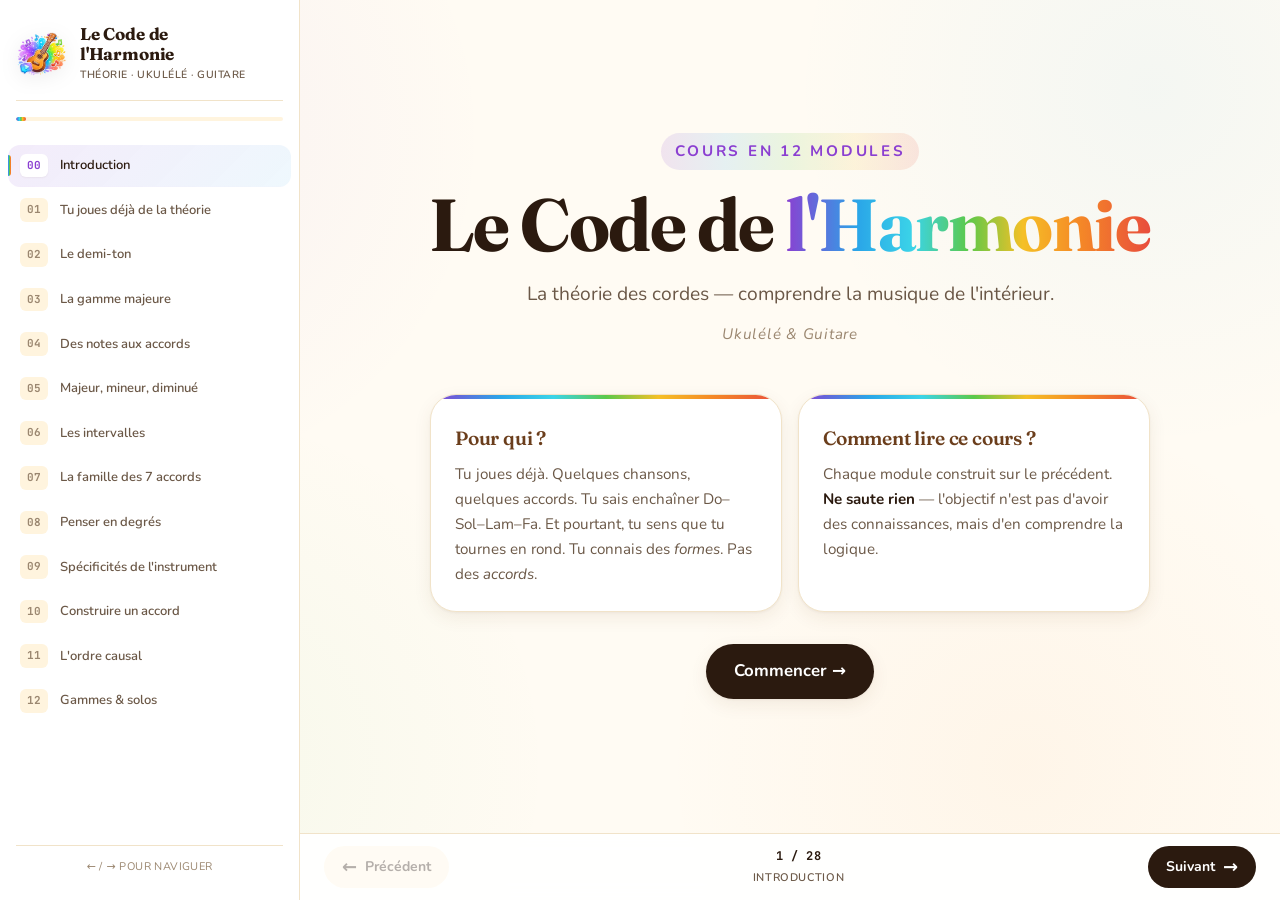
==== commit 71232ccd: "Refonte en deck de slides (présentation, sans scroll) - Cours découpé en 28 slides (intro + 12 modul" ====
--- a/index.html
+++ b/index.html
@@ -2,8 +2,9 @@
 <html lang="fr">
 <head>
   <meta charset="UTF-8" />
-  <meta name="viewport" content="width=device-width, initial-scale=1.0" />
+  <meta name="viewport" content="width=device-width, initial-scale=1.0, viewport-fit=cover" />
   <meta name="description" content="Le Code de l'Harmonie — La théorie des cordes pour comprendre la musique de l'intérieur. Cours en 12 modules pour ukulélé et guitare." />
+  <meta name="theme-color" content="#FFFBF3" />
   <title>Le Code de l'Harmonie · La théorie des cordes</title>
 
   <link rel="icon" type="image/png" href="assets/logo.png" />
@@ -16,9 +17,9 @@
   <link rel="stylesheet" href="styles/layout.css" />
   <link rel="stylesheet" href="styles/components.css" />
 </head>
-<body>
-
-  <a class="skip-link" href="#main">Aller au contenu</a>
+<body class="no-js">
+
+  <a class="skip-link" href="#deck">Aller au contenu</a>
 
   <button class="menu-toggle" id="menuToggle" aria-label="Ouvrir le menu" aria-expanded="false" aria-controls="sidebar">
     <span></span><span></span><span></span>
@@ -35,965 +36,648 @@
         </div>
       </a>
 
+      <div class="progress-track" aria-hidden="true">
+        <div class="progress-fill" id="progressFill"></div>
+      </div>
+
       <nav class="modules-nav" aria-label="Sommaire des modules">
-        <a class="module-link" href="#intro" data-num="00">
-          <span class="module-num">00</span>
-          <span class="module-title">Introduction</span>
-        </a>
-        <a class="module-link" href="#m1" data-num="01">
-          <span class="module-num">01</span>
-          <span class="module-title">Tu joues déjà de la théorie</span>
-        </a>
-        <a class="module-link" href="#m2" data-num="02">
-          <span class="module-num">02</span>
-          <span class="module-title">Le demi-ton</span>
-        </a>
-        <a class="module-link" href="#m3" data-num="03">
-          <span class="module-num">03</span>
-          <span class="module-title">La gamme majeure</span>
-        </a>
-        <a class="module-link" href="#m4" data-num="04">
-          <span class="module-num">04</span>
-          <span class="module-title">Des notes aux accords</span>
-        </a>
-        <a class="module-link" href="#m5" data-num="05">
-          <span class="module-num">05</span>
-          <span class="module-title">Majeur, mineur, diminué</span>
-        </a>
-        <a class="module-link" href="#m6" data-num="06">
-          <span class="module-num">06</span>
-          <span class="module-title">Les intervalles</span>
-        </a>
-        <a class="module-link" href="#m7" data-num="07">
-          <span class="module-num">07</span>
-          <span class="module-title">La famille des 7 accords</span>
-        </a>
-        <a class="module-link" href="#m8" data-num="08">
-          <span class="module-num">08</span>
-          <span class="module-title">Penser en degrés</span>
-        </a>
-        <a class="module-link" href="#m9" data-num="09">
-          <span class="module-num">09</span>
-          <span class="module-title">Spécificités de l'instrument</span>
-        </a>
-        <a class="module-link" href="#m10" data-num="10">
-          <span class="module-num">10</span>
-          <span class="module-title">Construire un accord</span>
-        </a>
-        <a class="module-link" href="#m11" data-num="11">
-          <span class="module-num">11</span>
-          <span class="module-title">L'ordre causal</span>
-        </a>
-        <a class="module-link" href="#m12" data-num="12">
-          <span class="module-num">12</span>
-          <span class="module-title">Gammes & solos</span>
-        </a>
+        <a class="module-link" href="#intro" data-module="intro"><span class="module-num">00</span><span class="module-title">Introduction</span></a>
+        <a class="module-link" href="#m1"   data-module="m1"><span class="module-num">01</span><span class="module-title">Tu joues déjà de la théorie</span></a>
+        <a class="module-link" href="#m2"   data-module="m2"><span class="module-num">02</span><span class="module-title">Le demi-ton</span></a>
+        <a class="module-link" href="#m3"   data-module="m3"><span class="module-num">03</span><span class="module-title">La gamme majeure</span></a>
+        <a class="module-link" href="#m4"   data-module="m4"><span class="module-num">04</span><span class="module-title">Des notes aux accords</span></a>
+        <a class="module-link" href="#m5"   data-module="m5"><span class="module-num">05</span><span class="module-title">Majeur, mineur, diminué</span></a>
+        <a class="module-link" href="#m6"   data-module="m6"><span class="module-num">06</span><span class="module-title">Les intervalles</span></a>
+        <a class="module-link" href="#m7"   data-module="m7"><span class="module-num">07</span><span class="module-title">La famille des 7 accords</span></a>
+        <a class="module-link" href="#m8"   data-module="m8"><span class="module-num">08</span><span class="module-title">Penser en degrés</span></a>
+        <a class="module-link" href="#m9"   data-module="m9"><span class="module-num">09</span><span class="module-title">Spécificités de l'instrument</span></a>
+        <a class="module-link" href="#m10"  data-module="m10"><span class="module-num">10</span><span class="module-title">Construire un accord</span></a>
+        <a class="module-link" href="#m11"  data-module="m11"><span class="module-num">11</span><span class="module-title">L'ordre causal</span></a>
+        <a class="module-link" href="#m12"  data-module="m12"><span class="module-num">12</span><span class="module-title">Gammes &amp; solos</span></a>
       </nav>
 
       <div class="sidebar-footer">
-        <p>12 modules · Théorie appliquée</p>
+        <p>← / → pour naviguer</p>
       </div>
     </aside>
 
-    <main class="content" id="main">
-
-      <!-- ============================================================
-           INTRO / HERO
-           ============================================================ -->
-      <section class="hero" id="intro" aria-labelledby="hero-title">
-        <p class="eyebrow">Cours en 12 modules</p>
-        <h1 id="hero-title" class="hero-title">
-          Le Code de <span class="rainbow-text">l'Harmonie</span>
-        </h1>
-        <p class="hero-subtitle">La théorie des cordes — comprendre la musique de l'intérieur.</p>
-        <p class="hero-instrument"><em>Ukulélé &amp; Guitare</em></p>
-
-        <div class="hero-cards">
-          <article class="hero-card">
-            <h3>Pour qui ?</h3>
-            <p>Tu joues déjà. Quelques chansons, quelques accords. Tu sais enchaîner Do–Sol–Lam–Fa. Et pourtant, tu sens que tu tournes en rond. Tu connais des <em>formes</em>. Pas des <em>accords</em>. Ce cours est fait pour toi.</p>
-          </article>
-
-          <article class="hero-card">
-            <h3>Comment lire ce cours ?</h3>
-            <p>Chaque module construit sur le précédent. <strong>Ne saute pas un module en pensant le savoir</strong> — l'objectif n'est pas d'avoir des connaissances, mais d'en comprendre la logique. Si à la fin tu peux reconstruire une notion oubliée, tu as gagné.</p>
-          </article>
-        </div>
-
-        <a class="btn-primary" href="#m1">Commencer le module 1 →</a>
-      </section>
-
-      <!-- ============================================================
-           MODULE 1
-           ============================================================ -->
-      <section class="module" id="m1" aria-labelledby="m1-title">
-        <header class="module-header">
-          <span class="module-tag">Module 1</span>
-          <h2 id="m1-title">Tu joues déjà de la théorie</h2>
-          <p class="module-tagline">Si tu connais déjà C, Am, F, G</p>
-        </header>
-
-        <h3>La révélation</h3>
-        <p>Les 7 accords que tu connais peut-être déjà — Do, Ré mineur, Mi mineur, Fa, Sol, La mineur, Si diminué — viennent tous <strong>de la même gamme</strong>. Ce n'est pas un hasard. C'est une règle.</p>
-        <p>Mieux : si tu sais enchaîner <strong>Do – Sol – La mineur – Fa</strong>, tu joues déjà une suite de <strong>degrés</strong> (I – V – vi – IV) qui structure des centaines de chansons populaires : <em>Let It Be</em>, <em>No Woman No Cry</em>, <em>Don't Stop Believin'</em>, <em>Someone Like You</em>…</p>
-
-        <blockquote class="callout callout-quote">
-          <p>Tu jouais déjà des chiffres romains sans le savoir.</p>
-        </blockquote>
-
-        <h3>Ce que ce cours va t'apprendre</h3>
-        <p>Pas des formes nouvelles à mémoriser. <strong>La logique</strong> qui se cache derrière les formes que tu connais déjà.</p>
-        <p>À la fin, tu pourras :</p>
-        <ul>
-          <li>comprendre pourquoi un accord sonne bien après un autre,</li>
-          <li>transposer une chanson dans n'importe quelle tonalité sans connaître les accords,</li>
-          <li>construire un accord à partir de zéro,</li>
-          <li>improviser un solo qui sonne juste sans réfléchir aux notes.</li>
-        </ul>
-
-        <h3>Le contrat</h3>
-        <p>12 modules. Pratique-first. Aucune mémorisation par cœur. Tout découle de tout.</p>
-
-        <blockquote class="callout callout-note">
-          <p>Premier outil indispensable : <strong>savoir mesurer sur le manche</strong>. C'est le module 2.</p>
-        </blockquote>
-      </section>
-
-      <!-- ============================================================
-           MODULE 2
-           ============================================================ -->
-      <section class="module" id="m2" aria-labelledby="m2-title">
-        <header class="module-header">
-          <span class="module-tag">Module 2</span>
-          <h2 id="m2-title">Le demi-ton, la brique de base</h2>
-          <p class="module-tagline">L'outil de mesure</p>
-        </header>
-
-        <p>Avant de parler d'accords ou de gammes, il faut un <strong>outil de mesure</strong>. Sans cet outil, le reste reste flou. Avec lui, tout devient mécanique.</p>
-
-        <h3>Le demi-ton</h3>
-        <p>En musique, la plus petite distance possible entre deux notes s'appelle un <strong>demi-ton</strong>.</p>
-        <p>Sur le manche de ton ukulélé ou de ta guitare, c'est simple : <strong>un demi-ton = une case</strong>. Voilà tout.</p>
-
-        <pre class="diagram"><code>Corde à vide   →   case 1   →   case 2   →   case 3
+    <main class="content">
+      <div class="deck" id="deck" tabindex="0" aria-live="polite" aria-atomic="false">
+
+        <!-- ============================================================
+             INTRO
+             ============================================================ -->
+        <article class="slide slide-hero" data-id="intro" data-module="intro">
+          <div class="slide-inner">
+            <p class="eyebrow">Cours en 12 modules</p>
+            <h1 class="hero-title">Le Code de <span class="rainbow-text">l'Harmonie</span></h1>
+            <p class="hero-subtitle">La théorie des cordes — comprendre la musique de l'intérieur.</p>
+            <p class="hero-instrument"><em>Ukulélé &amp; Guitare</em></p>
+
+            <div class="hero-cards">
+              <div class="hero-card">
+                <h3>Pour qui ?</h3>
+                <p>Tu joues déjà. Quelques chansons, quelques accords. Tu sais enchaîner Do–Sol–Lam–Fa. Et pourtant, tu sens que tu tournes en rond. Tu connais des <em>formes</em>. Pas des <em>accords</em>.</p>
+              </div>
+              <div class="hero-card">
+                <h3>Comment lire ce cours ?</h3>
+                <p>Chaque module construit sur le précédent. <strong>Ne saute rien</strong> — l'objectif n'est pas d'avoir des connaissances, mais d'en comprendre la logique.</p>
+              </div>
+            </div>
+
+            <button class="btn-primary" data-go-next>Commencer →</button>
+          </div>
+        </article>
+
+        <!-- ============================================================
+             MODULE 1 — Tu joues déjà de la théorie
+             ============================================================ -->
+        <article class="slide" data-id="m1-1" data-module="m1">
+          <div class="slide-inner">
+            <header class="slide-header">
+              <span class="slide-tag">Module 1 · La révélation</span>
+              <h2>Tu joues déjà de la théorie</h2>
+            </header>
+            <p>Les 7 accords que tu connais peut-être déjà — Do, Ré mineur, Mi mineur, Fa, Sol, La mineur, Si diminué — viennent tous <strong>de la même gamme</strong>. Ce n'est pas un hasard. C'est une règle.</p>
+            <p>Mieux : si tu sais enchaîner <strong>Do – Sol – La mineur – Fa</strong>, tu joues déjà une suite de <strong>degrés</strong> (I – V – vi – IV) qui structure des centaines de chansons populaires : <em>Let It Be</em>, <em>No Woman No Cry</em>, <em>Don't Stop Believin'</em>, <em>Someone Like You</em>…</p>
+            <blockquote class="callout callout-quote callout-large">
+              <p>Tu jouais déjà des chiffres romains sans le savoir.</p>
+            </blockquote>
+          </div>
+        </article>
+
+        <article class="slide" data-id="m1-2" data-module="m1">
+          <div class="slide-inner">
+            <header class="slide-header">
+              <span class="slide-tag">Module 1 · Le contrat</span>
+              <h2>Ce que ce cours va t'apprendre</h2>
+            </header>
+            <p>Pas des formes nouvelles à mémoriser. <strong>La logique</strong> qui se cache derrière les formes que tu connais déjà.</p>
+            <p>À la fin, tu pourras :</p>
+            <ul>
+              <li>comprendre pourquoi un accord sonne bien après un autre,</li>
+              <li>transposer une chanson dans n'importe quelle tonalité,</li>
+              <li>construire un accord à partir de zéro,</li>
+              <li>improviser un solo sans réfléchir aux notes.</li>
+            </ul>
+            <blockquote class="callout callout-note">
+              <p>12 modules. Pratique-first. Aucune mémorisation par cœur. <strong>Tout découle de tout.</strong></p>
+            </blockquote>
+          </div>
+        </article>
+
+        <!-- ============================================================
+             MODULE 2 — Le demi-ton
+             ============================================================ -->
+        <article class="slide" data-id="m2-1" data-module="m2">
+          <div class="slide-inner">
+            <header class="slide-header">
+              <span class="slide-tag">Module 2 · L'outil de mesure</span>
+              <h2>Le demi-ton</h2>
+            </header>
+            <p>En musique, la plus petite distance possible entre deux notes s'appelle un <strong>demi-ton</strong>.</p>
+            <p>Sur le manche de ton ukulélé ou de ta guitare, c'est simple : <strong>un demi-ton = une case</strong>. Voilà tout.</p>
+            <pre class="diagram"><code>Corde à vide   →   case 1   →   case 2   →   case 3
     Sol              Sol#           La             La#
     ←── 1 demi-ton ──→←── 1 demi-ton ──→</code></pre>
-
-        <h3>Le ton</h3>
-        <p>Un <strong>ton</strong> = deux demi-tons = deux cases.</p>
-        <p>Ces deux unités — le ton (T) et le demi-ton (½ ou S) — suffisent à mesurer <strong>n'importe quel intervalle musical</strong>. Tout ce qui suit dans ce cours sera exprimé avec ces deux unités.</p>
-
-        <div class="table-wrap">
-          <table>
-            <thead>
-              <tr><th>Unité</th><th>Symbole</th><th>Cases</th></tr>
-            </thead>
-            <tbody>
-              <tr><td>Demi-ton</td><td>½ ou S</td><td>1 case</td></tr>
-              <tr><td>Ton</td><td>T</td><td>2 cases</td></tr>
-            </tbody>
-          </table>
-        </div>
-
-        <h3>Pourquoi ça compte</h3>
-        <p>Sans cet outil :</p>
-        <ul>
-          <li>« Une gamme majeure sonne joyeuse » = vague.</li>
-          <li>« Un accord mineur a une tierce mineure » = mystère.</li>
-        </ul>
-        <p>Avec cet outil :</p>
-        <ul>
-          <li>« Une gamme majeure suit le schéma T-T-½-T-T-T-½ » = mesurable.</li>
-          <li>« Une tierce mineure = 3 demi-tons = 3 cases » = vérifiable.</li>
-        </ul>
-
-        <blockquote class="callout callout-key">
-          <p><strong>Sur ton manche, monter d'une case = monter d'un demi-ton.</strong> C'est la seule règle du module. Tout ce qui vient après en découle.</p>
-        </blockquote>
-      </section>
-
-      <!-- ============================================================
-           MODULE 3
-           ============================================================ -->
-      <section class="module" id="m3" aria-labelledby="m3-title">
-        <header class="module-header">
-          <span class="module-tag">Module 3</span>
-          <h2 id="m3-title">La gamme majeure : le patron T-T-½-T-T-T-½</h2>
-          <p class="module-tagline">La loi</p>
-        </header>
-
-        <h3>Une gamme n'est pas une liste</h3>
-        <p>Une gamme <strong>n'est pas une liste de notes</strong>. C'est un <strong>patron de distances</strong> entre les notes. Ce patron est ce qui lui donne sa couleur, son identité sonore.</p>
-        <p>C'est une distinction fondamentale : <strong>la gamme de Do n'a rien de spécial dans ses notes</strong> — elle est spéciale uniquement parce que ses notes respectent un certain schéma d'écarts.</p>
-
-        <h3>La formule universelle</h3>
-        <p>La gamme majeure suit toujours exactement ce patron, quelle que soit la note de départ :</p>
-
-        <pre class="diagram diagram-formula"><code>T – T – ½ – T – T – T – ½</code></pre>
-
-        <div class="table-wrap">
-          <table>
-            <thead><tr><th>Symbole</th><th>Distance</th><th>Cases</th></tr></thead>
-            <tbody>
-              <tr><td><strong>T</strong></td><td>Ton</td><td>2 cases</td></tr>
-              <tr><td><strong>½</strong></td><td>Demi-ton</td><td>1 case</td></tr>
-            </tbody>
-          </table>
-        </div>
-
-        <h3>Appliqué à Do majeur</h3>
-        <pre class="diagram"><code>Do → Ré → Mi → Fa → Sol → La → Si → Do
+          </div>
+        </article>
+
+        <article class="slide" data-id="m2-2" data-module="m2">
+          <div class="slide-inner">
+            <header class="slide-header">
+              <span class="slide-tag">Module 2 · La règle d'or</span>
+              <h2>Le ton et le demi-ton</h2>
+            </header>
+            <p>Un <strong>ton</strong> = deux demi-tons = deux cases. Avec ces deux unités, on mesure <strong>n'importe quel intervalle musical</strong>.</p>
+            <div class="table-wrap">
+              <table>
+                <thead><tr><th>Unité</th><th>Symbole</th><th>Cases</th></tr></thead>
+                <tbody>
+                  <tr><td>Demi-ton</td><td>½ ou S</td><td>1 case</td></tr>
+                  <tr><td>Ton</td><td>T</td><td>2 cases</td></tr>
+                </tbody>
+              </table>
+            </div>
+            <blockquote class="callout callout-key">
+              <p><strong>Sur ton manche, monter d'une case = monter d'un demi-ton.</strong> C'est la seule règle du module. Tout ce qui vient après en découle.</p>
+            </blockquote>
+          </div>
+        </article>
+
+        <!-- ============================================================
+             MODULE 3 — La gamme majeure
+             ============================================================ -->
+        <article class="slide" data-id="m3-1" data-module="m3">
+          <div class="slide-inner">
+            <header class="slide-header">
+              <span class="slide-tag">Module 3 · La loi</span>
+              <h2>Une gamme n'est pas une liste</h2>
+            </header>
+            <p>Une gamme n'est pas une liste de notes. C'est un <strong>patron de distances</strong> entre les notes. Ce patron lui donne sa couleur, son identité.</p>
+            <p>La gamme majeure suit toujours exactement ce patron, quelle que soit la note de départ :</p>
+            <pre class="diagram diagram-formula"><code>T – T – ½ – T – T – T – ½</code></pre>
+            <div class="table-wrap">
+              <table>
+                <thead><tr><th>Symbole</th><th>Distance</th><th>Cases</th></tr></thead>
+                <tbody>
+                  <tr><td><strong>T</strong></td><td>Ton</td><td>2 cases</td></tr>
+                  <tr><td><strong>½</strong></td><td>Demi-ton</td><td>1 case</td></tr>
+                </tbody>
+              </table>
+            </div>
+          </div>
+        </article>
+
+        <article class="slide" data-id="m3-2" data-module="m3">
+          <div class="slide-inner">
+            <header class="slide-header">
+              <span class="slide-tag">Module 3 · Application</span>
+              <h2>Do majeur, puis Sol majeur</h2>
+            </header>
+            <pre class="diagram"><code>Do → Ré → Mi → Fa → Sol → La → Si → Do
    T    T    ½    T     T    T    ½</code></pre>
-        <p>Aucun dièse, aucun bémol. <strong>Do majeur est la tonalité « propre »</strong> — c'est pour ça qu'on y commence toujours.</p>
-
-        <h3>Appliqué à Sol majeur — le cas du Fa♯</h3>
-        <p>Maintenant, applique le même patron en partant de Sol :</p>
-        <pre class="diagram"><code>Sol → La → Si → Do → Ré → Mi → Fa# → Sol
+            <p>Aucun dièse, aucun bémol. <strong>Do majeur est la tonalité « propre »</strong>.</p>
+            <pre class="diagram"><code>Sol → La → Si → Do → Ré → Mi → Fa# → Sol
     T    T    ½    T    T    T     ½</code></pre>
-        <p>Pourquoi <strong>Fa♯</strong> et pas Fa naturel ? Parce que le 6e intervalle doit être un <strong>ton</strong>. Entre Mi et Fa naturel, il n'y a qu'un demi-ton — le patron serait cassé, la gamme ne sonnerait plus majeur.</p>
-
-        <blockquote class="callout callout-key">
-          <p><strong>Principe fondamental</strong> : les dièses et bémols dans une gamme <strong>ne sont pas là pour compliquer les choses</strong>. Ils sont là pour <strong>préserver le patron</strong>, quelle que soit la note de départ.</p>
-        </blockquote>
-
-        <h3>Le piège Mi → Fa et Si → Do</h3>
-        <p>Sur le manche, tu t'habitues à monter de <strong>2 cases</strong> entre les notes naturelles. Mais deux paires font exception :</p>
-        <ul>
-          <li><strong>Mi → Fa</strong> : aucune note entre eux. <strong>1 seule case</strong>, pas 2.</li>
-          <li><strong>Si → Do</strong> : aucune note entre eux. <strong>1 seule case</strong>, pas 2.</li>
-        </ul>
-        <p><strong>Il n'y a pas de Mi♯ ni de Si♯ dans la gamme naturelle.</strong> Ce sont les deux seules exceptions de toute la gamme.</p>
-
-        <blockquote class="callout callout-note">
-          <p>Ces deux exceptions ne sont pas un piège à mémoriser : ce sont <strong>les deux ½ qui apparaissent dans le patron T-T-½-T-T-T-½</strong>. Tout est cohérent.</p>
-        </blockquote>
-
-        <h3>La gamme chromatique : il y a 12 notes en réalité</h3>
-        <pre class="diagram"><code>Do  Do#  Ré  Ré#  Mi  Fa  Fa#  Sol  Sol#  La  La#  Si  Do
+            <p>Pourquoi <strong>Fa♯</strong> ? Parce que le 6<sup>e</sup> intervalle doit être un <strong>ton</strong>. Sans le dièse, le patron serait cassé.</p>
+            <blockquote class="callout callout-key">
+              <p>Les dièses et bémols ne sont pas là pour compliquer. Ils sont là pour <strong>préserver le patron</strong>, quelle que soit la note de départ.</p>
+            </blockquote>
+          </div>
+        </article>
+
+        <article class="slide" data-id="m3-3" data-module="m3">
+          <div class="slide-inner">
+            <header class="slide-header">
+              <span class="slide-tag">Module 3 · Les 12 notes</span>
+              <h2>Mi → Fa, Si → Do : les exceptions</h2>
+            </header>
+            <p>Sur le manche, on monte de <strong>2 cases</strong> entre les notes naturelles. Sauf <strong>Mi → Fa</strong> et <strong>Si → Do</strong> : <strong>1 seule case</strong>. Pas de Mi♯ ni de Si♯.</p>
+            <pre class="diagram"><code>Do  Do#  Ré  Ré#  Mi  Fa  Fa#  Sol  Sol#  La  La#  Si  Do
  ✓   ·   ✓   ·    ✓   ✓   ·    ✓    ·    ✓    ·   ✓</code></pre>
-        <p class="diagram-legend">✓ = notes de Do Majeur (7 notes) · · = notes « entre » (5 notes)</p>
-
-        <p>La <strong>gamme chromatique</strong> = les 12 notes qui existent en musique occidentale, toutes espacées d'un demi-ton.</p>
-        <p>Do Majeur en utilise <strong>7</strong>. Les <strong>5 autres</strong> sont les dièses/bémols.</p>
-
-        <h3>Dièses et bémols</h3>
-        <ul>
-          <li><strong>♯ (dièse)</strong> = une case plus haut (+1 demi-ton)</li>
-          <li><strong>♭ (bémol)</strong> = une case plus bas (−1 demi-ton)</li>
-        </ul>
-        <p><strong>Do♯ = Ré♭</strong> : même case, même son. Le nom dépend de la gamme dans laquelle on se trouve.</p>
-
-        <blockquote class="callout callout-note">
-          <p>Tu sais maintenant lire le manche. <strong>La gamme est un schéma</strong>, les dièses sont des <strong>conséquences logiques</strong>, et tu peux retrouver n'importe quelle gamme majeure simplement en appliquant T-T-½-T-T-T-½ depuis n'importe quelle note.</p>
-        </blockquote>
-      </section>
-
-      <!-- ============================================================
-           MODULE 4
-           ============================================================ -->
-      <section class="module" id="m4" aria-labelledby="m4-title">
-        <header class="module-header">
-          <span class="module-tag">Module 4</span>
-          <h2 id="m4-title">Des notes aux accords : la règle 1-3-5</h2>
-          <p class="module-tagline">Les tierces empilées</p>
-        </header>
-
-        <h3>La règle de construction</h3>
-        <p>Une fois que tu as les 7 notes d'une gamme, tu peux construire un accord sur chacune d'elles. La règle est simple :</p>
-
-        <blockquote class="callout callout-quote">
-          <p>Un accord = <strong>3 notes prises en sautant une note sur deux</strong> dans la gamme.</p>
-        </blockquote>
-
-        <p>C'est ce qu'on appelle des <strong>tierces empilées</strong>.</p>
-
-        <h3>Le mot « tierce »</h3>
-        <p>Le mot <strong>tierce</strong> vient du fait qu'on va de la 1<sup>re</sup> à la 3<sup>e</sup> note d'une suite. C'est un <strong>nom de position</strong>, pas une couleur.</p>
-
-        <pre class="diagram"><code>Gamme de Do :   Do  Ré  Mi  Fa  Sol  La  Si
+            <p class="diagram-legend">✓ = notes de Do Majeur (7) · · = dièses/bémols (5)</p>
+            <p>La <strong>gamme chromatique</strong> = les 12 notes existantes. Do Majeur en utilise 7. <strong>♯</strong> = +1 case · <strong>♭</strong> = −1 case · <strong>Do♯ = Ré♭</strong> (même son).</p>
+          </div>
+        </article>
+
+        <!-- ============================================================
+             MODULE 4 — Des notes aux accords
+             ============================================================ -->
+        <article class="slide" data-id="m4-1" data-module="m4">
+          <div class="slide-inner">
+            <header class="slide-header">
+              <span class="slide-tag">Module 4 · La règle 1-3-5</span>
+              <h2>Des notes aux accords</h2>
+            </header>
+            <blockquote class="callout callout-quote">
+              <p>Un accord = <strong>3 notes prises en sautant une note sur deux</strong> dans la gamme.</p>
+            </blockquote>
+            <p>C'est ce qu'on appelle des <strong>tierces empilées</strong>. Le mot « tierce » désigne juste qu'on va de la 1<sup>re</sup> à la 3<sup>e</sup> note d'une suite.</p>
+            <pre class="diagram"><code>Gamme de Do :   Do  Ré  Mi  Fa  Sol  La  Si
                  1   2   3   4    5   6   7
 
 Accord de Do :  Do       Mi       Sol
                  1        3        5</code></pre>
-
-        <h3>Sur chaque degré de la gamme</h3>
-        <pre class="diagram"><code>Accord de Do :  Do       Mi       Sol      (1, 3, 5)
-Accord de Ré :       Ré       Fa       La  (1, 3, 5)
-Accord de Mi :            Mi       Sol      Si  (1, 3, 5)
-…
-Accord de Si :                    Si       Ré       Fa  (1, 3, 5)</code></pre>
-
-        <p>Tu prends le degré comme point de départ, tu sautes une note, tu prends la suivante, tu sautes encore, tu prends la suivante. <strong>Trois notes, deux sauts.</strong></p>
-
-        <h3>Les 7 accords de la gamme de Do</h3>
-        <div class="table-wrap">
-          <table>
-            <thead><tr><th>Degré</th><th>Accord</th><th>Notes (1-3-5)</th></tr></thead>
-            <tbody>
-              <tr><td>I</td><td><strong>Do</strong></td><td>Do – Mi – Sol</td></tr>
-              <tr><td>II</td><td><strong>Ré mineur</strong></td><td>Ré – Fa – La</td></tr>
-              <tr><td>III</td><td><strong>Mi mineur</strong></td><td>Mi – Sol – Si</td></tr>
-              <tr><td>IV</td><td><strong>Fa</strong></td><td>Fa – La – Do</td></tr>
-              <tr><td>V</td><td><strong>Sol</strong></td><td>Sol – Si – Ré</td></tr>
-              <tr><td>VI</td><td><strong>La mineur</strong></td><td>La – Do – Mi</td></tr>
-              <tr><td>VII</td><td><strong>Si diminué</strong></td><td>Si – Ré – Fa</td></tr>
-            </tbody>
-          </table>
+          </div>
+        </article>
+
+        <article class="slide" data-id="m4-2" data-module="m4">
+          <div class="slide-inner">
+            <header class="slide-header">
+              <span class="slide-tag">Module 4 · Les 7 accords</span>
+              <h2>Les 7 accords de Do</h2>
+            </header>
+            <div class="table-wrap">
+              <table>
+                <thead><tr><th>Degré</th><th>Accord</th><th>Notes (1-3-5)</th></tr></thead>
+                <tbody>
+                  <tr><td>I</td><td><strong>Do</strong></td><td>Do – Mi – Sol</td></tr>
+                  <tr><td>II</td><td><strong>Ré mineur</strong></td><td>Ré – Fa – La</td></tr>
+                  <tr><td>III</td><td><strong>Mi mineur</strong></td><td>Mi – Sol – Si</td></tr>
+                  <tr><td>IV</td><td><strong>Fa</strong></td><td>Fa – La – Do</td></tr>
+                  <tr><td>V</td><td><strong>Sol</strong></td><td>Sol – Si – Ré</td></tr>
+                  <tr><td>VI</td><td><strong>La mineur</strong></td><td>La – Do – Mi</td></tr>
+                  <tr><td>VII</td><td><strong>Si diminué</strong></td><td>Si – Ré – Fa</td></tr>
+                </tbody>
+              </table>
+            </div>
+            <blockquote class="callout callout-note">
+              <p>Ces 7 accords utilisent <strong>uniquement</strong> des notes de la gamme de Do — c'est pourquoi ils sonnent bien ensemble.</p>
+            </blockquote>
+          </div>
+        </article>
+
+        <!-- ============================================================
+             MODULE 5 — Majeur, mineur, diminué
+             ============================================================ -->
+        <article class="slide" data-id="m5-1" data-module="m5">
+          <div class="slide-inner">
+            <header class="slide-header">
+              <span class="slide-tag">Module 5 · Tierces</span>
+              <h2>Un accord = deux tierces empilées</h2>
+            </header>
+            <p>Entre la 1<sup>re</sup> et la 3<sup>e</sup> note, une tierce. Entre la 3<sup>e</sup> et la 5<sup>e</sup>, une autre. <strong>La nature de ces deux tierces détermine la couleur de l'accord.</strong></p>
+            <div class="table-wrap">
+              <table>
+                <thead><tr><th>Distance</th><th>Nom</th><th>Exemple</th></tr></thead>
+                <tbody>
+                  <tr><td><strong>4 demi-tons</strong></td><td>Tierce <strong>majeure</strong></td><td>Do → Mi (T + T)</td></tr>
+                  <tr><td><strong>3 demi-tons</strong></td><td>Tierce <strong>mineure</strong></td><td>Ré → Fa (T + ½)</td></tr>
+                </tbody>
+              </table>
+            </div>
+            <blockquote class="callout callout-key">
+              <p>La différence entre majeur et mineur, c'est <strong>un seul demi-ton d'écart</strong>.</p>
+            </blockquote>
+          </div>
+        </article>
+
+        <article class="slide" data-id="m5-2" data-module="m5">
+          <div class="slide-inner">
+            <header class="slide-header">
+              <span class="slide-tag">Module 5 · Les 3 couleurs</span>
+              <h2>Majeur, mineur, diminué</h2>
+            </header>
+            <div class="chord-card chord-major">
+              <h4>MAJEUR (4 + 3) — joyeux, lumineux</h4>
+              <p>Do → Mi (4 cases) → Sol (3 cases). Quinte juste de 7 demi-tons.</p>
+            </div>
+            <div class="chord-card chord-minor">
+              <h4>MINEUR (3 + 4) — triste, mélancolique</h4>
+              <p>Ré → Fa (3 cases) → La (4 cases). Quinte juste de 7 demi-tons.</p>
+            </div>
+            <div class="chord-card chord-dim">
+              <h4>DIMINUÉ (3 + 3) — instable, tendu</h4>
+              <p>Si → Ré (3 cases) → Fa (3 cases). Quinte <strong>diminuée</strong> de 6 demi-tons.</p>
+            </div>
+          </div>
+        </article>
+
+        <article class="slide" data-id="m5-3" data-module="m5">
+          <div class="slide-inner">
+            <header class="slide-header">
+              <span class="slide-tag">Module 5 · Aller plus loin</span>
+              <h2>Bdim et la septième</h2>
+            </header>
+            <p>L'accord diminué a une quinte de <strong>6 demi-tons</strong> — exactement la moitié de l'octave. Symétrie parfaite, donc oreille tendue.</p>
+            <blockquote class="callout callout-key">
+              <p>6 demi-tons = la moitié de l'octave. L'accord est instable et cherche à se résoudre vers Do.</p>
+            </blockquote>
+            <p>Un accord de <strong>septième</strong> = accord de base + 4<sup>e</sup> note (la 7<sup>e</sup> de la gamme). Exemple : <strong>Sol7</strong> = Sol + Si + Ré + Fa.</p>
+            <blockquote class="callout callout-note">
+              <p>Sol7 → Do : <strong>la résolution la plus courante de la musique occidentale</strong>.</p>
+            </blockquote>
+          </div>
+        </article>
+
+        <!-- ============================================================
+             MODULE 6 — Les intervalles
+             ============================================================ -->
+        <article class="slide" data-id="m6-1" data-module="m6">
+          <div class="slide-inner">
+            <header class="slide-header">
+              <span class="slide-tag">Module 6 · La boussole</span>
+              <h2>Les 12 intervalles</h2>
+            </header>
+            <div class="table-wrap table-compact">
+              <table>
+                <thead><tr><th>1/2 ton</th><th>Nom</th><th>Exemple</th></tr></thead>
+                <tbody>
+                  <tr><td>0</td><td>Unisson</td><td>Do – Do</td></tr>
+                  <tr><td>1</td><td>Seconde mineure</td><td>Do – Do♯</td></tr>
+                  <tr><td>2</td><td>Seconde majeure</td><td>Do – Ré</td></tr>
+                  <tr><td>3</td><td>Tierce mineure</td><td>Do – Mi♭</td></tr>
+                  <tr><td>4</td><td>Tierce majeure</td><td>Do – Mi</td></tr>
+                  <tr><td>5</td><td>Quarte juste</td><td>Do – Fa</td></tr>
+                  <tr><td>6</td><td>Triton</td><td>Do – Fa♯</td></tr>
+                  <tr><td>7</td><td>Quinte juste</td><td>Do – Sol</td></tr>
+                  <tr><td>8</td><td>Sixte mineure</td><td>Do – La♭</td></tr>
+                  <tr><td>9</td><td>Sixte majeure</td><td>Do – La</td></tr>
+                  <tr><td>10</td><td>Septième mineure</td><td>Do – Si♭</td></tr>
+                  <tr><td>11</td><td>Septième majeure</td><td>Do – Si</td></tr>
+                  <tr><td>12</td><td>Octave</td><td>Do – Do</td></tr>
+                </tbody>
+              </table>
+            </div>
+          </div>
+        </article>
+
+        <article class="slide" data-id="m6-2" data-module="m6">
+          <div class="slide-inner">
+            <header class="slide-header">
+              <span class="slide-tag">Module 6 · L'oreille avant la tête</span>
+              <h2>Reconnaître les intervalles</h2>
+            </header>
+            <p>Connaître les intervalles, c'est avoir <strong>une boussole</strong> : tu peux construire, vérifier, transformer n'importe quel accord.</p>
+            <blockquote class="callout callout-quote">
+              <p>La théorie s'ancre par <strong>l'oreille</strong>, pas par la mémoire.</p>
+            </blockquote>
+            <p>Trois intervalles à ancrer en priorité :</p>
+            <ul>
+              <li><strong>Tierce majeure</strong> (4 ½) : début de <em>Frère Jacques</em></li>
+              <li><strong>Tierce mineure</strong> (3 ½) : début de <em>Greensleeves</em></li>
+              <li><strong>Quinte juste</strong> (7 ½) : début de <em>Twinkle Twinkle</em></li>
+            </ul>
+          </div>
+        </article>
+
+        <!-- ============================================================
+             MODULE 7 — La famille des 7 accords
+             ============================================================ -->
+        <article class="slide" data-id="m7-1" data-module="m7">
+          <div class="slide-inner">
+            <header class="slide-header">
+              <span class="slide-tag">Module 7 · La séquence universelle</span>
+              <h2>Maj – min – min – Maj – Maj – min – dim</h2>
+            </header>
+            <div class="table-wrap">
+              <table>
+                <thead><tr><th>Degré</th><th>Accord</th><th>Couleur</th></tr></thead>
+                <tbody>
+                  <tr><td>I</td><td>Do (C)</td><td><strong>Majeur</strong></td></tr>
+                  <tr><td>II</td><td>Ré (Dm)</td><td>mineur</td></tr>
+                  <tr><td>III</td><td>Mi (Em)</td><td>mineur</td></tr>
+                  <tr><td>IV</td><td>Fa (F)</td><td><strong>Majeur</strong></td></tr>
+                  <tr><td>V</td><td>Sol (G)</td><td><strong>Majeur</strong></td></tr>
+                  <tr><td>VI</td><td>La (Am)</td><td>mineur</td></tr>
+                  <tr><td>VII</td><td>Si (Bdim)</td><td>diminué</td></tr>
+                </tbody>
+              </table>
+            </div>
+            <blockquote class="callout callout-note">
+              <p>Cette séquence est <strong>identique dans toutes les tonalités majeures</strong>. Conséquence automatique de la construction 1-3-5.</p>
+            </blockquote>
+          </div>
+        </article>
+
+        <article class="slide" data-id="m7-2" data-module="m7">
+          <div class="slide-inner">
+            <header class="slide-header">
+              <span class="slide-tag">Module 7 · L'analogie de la maison</span>
+              <h2>4 piliers, 4 fonctions</h2>
+            </header>
+            <div class="role-grid">
+              <div class="role-card role-tonic"><span class="role-degree">I</span><h4>Do</h4><p class="role-meta">La maison.</p><p>En sécurité.</p></div>
+              <div class="role-card role-sub"><span class="role-degree">IV</span><h4>Fa</h4><p class="role-meta">Le salon.</p><p>Léger élan.</p></div>
+              <div class="role-card role-dom"><span class="role-degree">V</span><h4>Sol</h4><p class="role-meta">La porte.</p><p>Tension, appelle le I.</p></div>
+              <div class="role-card role-relative"><span class="role-degree">vi</span><h4>Lam</h4><p class="role-meta">La maison la nuit.</p><p>Même lieu, autre lumière.</p></div>
+            </div>
+            <blockquote class="callout callout-key">
+              <p><strong>L'émotion d'un accord vient toujours de ce qui l'entoure.</strong> Pas de l'accord lui-même.</p>
+            </blockquote>
+          </div>
+        </article>
+
+        <!-- ============================================================
+             MODULE 8 — Penser en degrés
+             ============================================================ -->
+        <article class="slide" data-id="m8-1" data-module="m8">
+          <div class="slide-inner">
+            <header class="slide-header">
+              <span class="slide-tag">Module 8 · Le déclic</span>
+              <h2>Mémoriser des relations, pas des accords</h2>
+            </header>
+            <p>Les progressions <strong>C – Am – F – G</strong> et <strong>G – Em – C – D</strong> sont la <strong>même</strong> (I – vi – IV – V), juste déménagée.</p>
+            <div class="table-wrap">
+              <table>
+                <thead><tr><th>Degré</th><th>En Do</th><th>En Sol</th><th>En Ré</th></tr></thead>
+                <tbody>
+                  <tr><td><strong>I</strong></td><td>C</td><td>G</td><td>D</td></tr>
+                  <tr><td><strong>vi</strong></td><td>Am</td><td>Em</td><td>Bm</td></tr>
+                  <tr><td><strong>IV</strong></td><td>F</td><td>C</td><td>G</td></tr>
+                  <tr><td><strong>V</strong></td><td>G</td><td>D</td><td>A</td></tr>
+                </tbody>
+              </table>
+            </div>
+            <blockquote class="callout callout-note">
+              <p>Même émotion. Trois tonalités. <strong>Zéro connaissance supplémentaire</strong> — juste la logique appliquée trois fois.</p>
+            </blockquote>
+          </div>
+        </article>
+
+        <article class="slide" data-id="m8-2" data-module="m8">
+          <div class="slide-inner">
+            <header class="slide-header">
+              <span class="slide-tag">Module 8 · Exercice</span>
+              <h2>Verbalise à voix haute</h2>
+            </header>
+            <p>Jouer C <em>en disant</em> <strong>« un »</strong> à voix haute = câbler le degré ET le geste dans le même neurone.</p>
+            <div class="exercise">
+              <h3>15 minutes <small>(à faire vraiment)</small></h3>
+              <ol>
+                <li>Joue <strong>C – Am – F – G</strong>. Dis : <em>« un – six – quatre – cinq »</em>.</li>
+                <li>Construis la <strong>gamme de Sol</strong> (T-T-½-T-T-T-½). Trouve le Fa♯.</li>
+                <li>Construis <strong>I – vi – IV – V en Sol</strong> → <strong>G – Em – C – D</strong>.</li>
+                <li>Remarque que ça sonne pareil. Même émotion, autre tonalité.</li>
+              </ol>
+            </div>
+          </div>
+        </article>
+
+        <!-- ============================================================
+             MODULE 9 — Ton instrument
+             ============================================================ -->
+        <article class="slide" data-id="m9-1" data-module="m9">
+          <div class="slide-inner">
+            <header class="slide-header">
+              <span class="slide-tag">Module 9 · Ukulélé</span>
+              <h2>L'accordage ré-entrant (Sol aigu)</h2>
+            </header>
+            <div class="instrument-block instrument-uke">
+              <p>Sur l'ukulélé, la <strong>corde Sol est aiguë</strong>, pas grave. C'est l'accordage <strong>ré-entrant</strong> GCEA.</p>
+              <ul>
+                <li>Corde <strong>1</strong> = Sol (aiguë)</li>
+                <li>Corde <strong>2</strong> = Do (la plus grave)</li>
+                <li>Corde <strong>3</strong> = Mi</li>
+                <li>Corde <strong>4</strong> = La (la plus aiguë)</li>
+              </ul>
+              <blockquote class="callout callout-warn">
+                <p>Le piège : penser que le Sol grave (guitare) existe sur l'uke. Pour une note grave, va sur la corde Do.</p>
+              </blockquote>
+            </div>
+          </div>
+        </article>
+
+        <article class="slide" data-id="m9-2" data-module="m9">
+          <div class="slide-inner">
+            <header class="slide-header">
+              <span class="slide-tag">Module 9 · Guitare</span>
+              <h2>Le barré et le capodastre</h2>
+            </header>
+            <div class="instrument-block instrument-guitar">
+              <p>Le <strong>barré</strong> = un capodastre mobile fait avec ton index. Une forme ouverte + barré = la même forme transposée.</p>
+              <div class="table-wrap">
+                <table>
+                  <thead><tr><th>Forme</th><th>Barré case</th><th>Accord</th></tr></thead>
+                  <tbody>
+                    <tr><td>Em</td><td>1</td><td>Fm</td></tr>
+                    <tr><td>Em</td><td>3</td><td>Gm</td></tr>
+                    <tr><td>E</td><td>1</td><td>F</td></tr>
+                    <tr><td>A</td><td>2</td><td>B</td></tr>
+                  </tbody>
+                </table>
+              </div>
+              <blockquote class="callout callout-key">
+                <p>Capo case 1 + doigtés de Mi = tu joues du Fa <strong>sans barrer</strong>.</p>
+              </blockquote>
+            </div>
+          </div>
+        </article>
+
+        <!-- ============================================================
+             MODULE 10 — Construire un accord
+             ============================================================ -->
+        <article class="slide" data-id="m10-1" data-module="m10">
+          <div class="slide-inner">
+            <header class="slide-header">
+              <span class="slide-tag">Module 10 · La méthode</span>
+              <h2>4 formules pour construire n'importe quel accord</h2>
+            </header>
+            <ol class="method-steps">
+              <li>Choisir la <strong>note fondamentale</strong>.</li>
+              <li>Monter d'une <strong>tierce majeure (4)</strong> ou <strong>mineure (3)</strong>.</li>
+              <li>Monter d'une <strong>tierce</strong> complémentaire.</li>
+              <li>Optionnel : ajouter une <strong>septième</strong> (10 ou 11 demi-tons).</li>
+            </ol>
+            <div class="table-wrap">
+              <table>
+                <thead><tr><th>Type</th><th>Formule</th><th>Exemple Do</th></tr></thead>
+                <tbody>
+                  <tr><td><strong>Majeur</strong></td><td>fond. + 4 + 3</td><td>Do + Mi + Sol</td></tr>
+                  <tr><td><strong>Mineur</strong></td><td>fond. + 3 + 4</td><td>Do + Mi♭ + Sol</td></tr>
+                  <tr><td><strong>7<sup>e</sup></strong></td><td>maj. + 7e mineure</td><td>Do + Mi + Sol + Si♭</td></tr>
+                  <tr><td><strong>Diminué</strong></td><td>fond. + 3 + 3</td><td>Do + Mi♭ + Sol♭</td></tr>
+                </tbody>
+              </table>
+            </div>
+          </div>
+        </article>
+
+        <article class="slide" data-id="m10-2" data-module="m10">
+          <div class="slide-inner">
+            <header class="slide-header">
+              <span class="slide-tag">Module 10 · Application</span>
+              <h2>Construire La majeur depuis zéro</h2>
+            </header>
+            <div class="exercise">
+              <ol>
+                <li>Fondamentale : <strong>La</strong></li>
+                <li>+ 4 cases : La → La♯ → Si → Do → Do♯ = <strong>Do♯</strong></li>
+                <li>+ 3 cases : Do♯ → Ré → Ré♯ → Mi = <strong>Mi</strong></li>
+              </ol>
+              <p>Résultat : <strong>La – Do♯ – Mi</strong> ✓</p>
+            </div>
+            <blockquote class="callout callout-quote">
+              <p>L'accord diminué a une <strong>symétrie parfaite</strong> — décalé de 3 cases, c'est le même accord. Un seul doigté = 4 positions sur le manche.</p>
+            </blockquote>
+          </div>
+        </article>
+
+        <!-- ============================================================
+             MODULE 11 — L'ordre causal
+             ============================================================ -->
+        <article class="slide" data-id="m11-1" data-module="m11">
+          <div class="slide-inner">
+            <header class="slide-header">
+              <span class="slide-tag">Module 11 · La synthèse</span>
+              <h2>Tout découle de tout</h2>
+            </header>
+            <ol class="causal-chain">
+              <li>Patron de la gamme majeure (T-T-½-T-T-T-½)</li>
+              <li>Notes de la gamme (avec dièses/bémols)</li>
+              <li>Accords construits sur chaque note (1-3-5)</li>
+              <li>Couleurs (Maj-min-min-Maj-Maj-min-dim)</li>
+              <li>Fonctions harmoniques (maison, salon, porte, nuit)</li>
+            </ol>
+            <blockquote class="callout callout-key">
+              <p>Si tu oublies une étape, tu peux la <strong>reconstruire depuis le début</strong>. Tu n'as plus rien à mémoriser de force.</p>
+            </blockquote>
+          </div>
+        </article>
+
+        <article class="slide slide-finale" data-id="m11-2" data-module="m11">
+          <div class="slide-inner">
+            <header class="slide-header">
+              <span class="slide-tag">Module 11 · Ce que tu as changé</span>
+              <h2>Tu es un architecte du son</h2>
+            </header>
+            <p>Tu n'es plus un musicien qui copie des formes. Tu comprends maintenant <strong>pourquoi</strong> les accords fonctionnent ensemble, <strong>comment</strong> ils sont construits, et <strong>où</strong> les trouver sur ton instrument.</p>
+            <blockquote class="callout callout-quote callout-large">
+              <p>Et il te reste un dernier territoire à explorer : non plus les accords, mais <strong>les notes que tu peux jouer entre les accords</strong>.</p>
+            </blockquote>
+          </div>
+        </article>
+
+        <!-- ============================================================
+             MODULE 12 — Gammes & solos
+             ============================================================ -->
+        <article class="slide" data-id="m12-1" data-module="m12">
+          <div class="slide-inner">
+            <header class="slide-header">
+              <span class="slide-tag">Module 12 · La palette</span>
+              <h2>Une gamme = ta palette d'improvisation</h2>
+            </header>
+            <p>Si une chanson est en Do majeur, <strong>toutes les notes de la gamme de Do sonneront juste</strong> sur ses accords.</p>
+            <div class="table-wrap">
+              <table>
+                <thead><tr><th>Gamme</th><th>Notes (en Do/La)</th><th>Usage</th></tr></thead>
+                <tbody>
+                  <tr><td><strong>Majeure</strong></td><td>Do Ré Mi Fa Sol La Si</td><td>Mélodie classique</td></tr>
+                  <tr><td><strong>Min. naturelle</strong></td><td>La Si Do Ré Mi Fa Sol</td><td>Triste, expressif</td></tr>
+                  <tr><td><strong>Penta. majeure</strong></td><td>Do Ré Mi Sol La</td><td>Sécurisée, 5 notes</td></tr>
+                  <tr><td><strong>Penta. mineure</strong></td><td>La Do Ré Mi Sol</td><td>Blues / rock</td></tr>
+                  <tr><td><strong>Blues</strong></td><td>La Do Ré Ré♯ Mi Sol</td><td>+ note bleue</td></tr>
+                </tbody>
+              </table>
+            </div>
+          </div>
+        </article>
+
+        <article class="slide" data-id="m12-2" data-module="m12">
+          <div class="slide-inner">
+            <header class="slide-header">
+              <span class="slide-tag">Module 12 · La pentatonique</span>
+              <h2>5 notes, zéro fausse note</h2>
+            </header>
+            <blockquote class="callout callout-key">
+              <p><strong>Pentatonique majeure = gamme majeure sans le Fa et le Si.</strong></p>
+            </blockquote>
+            <p>On enlève les 2 notes qui « coincent » avec certains accords. Résultat : tu ne peux <strong>littéralement pas faire de fausse note</strong>.</p>
+            <p>Le <strong>blues</strong> ? C'est la pentatonique <strong>mineure</strong> jouée sur des accords <strong>majeurs</strong>. Le clash entre la tierce mineure de la gamme et la tierce majeure des accords = la signature du genre.</p>
+          </div>
+        </article>
+
+        <article class="slide slide-finale" data-id="m12-3" data-module="m12">
+          <div class="slide-inner">
+            <header class="slide-header">
+              <span class="slide-tag">Module 12 · La règle d'or</span>
+              <h2>Do Majeur = La mineur (mêmes notes)</h2>
+            </header>
+            <p>La mineur est la <strong>relative mineure</strong> de Do : <strong>même 7 notes</strong>, point de départ différent. Conséquence : sur C – Am – F – G, la gamme de Do <strong>ne peut pas fausser</strong>.</p>
+            <blockquote class="callout callout-quote callout-large">
+              <p>Joue. Beaucoup. Et chaque fois que tu joues, <strong>rappelle-toi que tu sais exactement pourquoi ça sonne comme ça.</strong></p>
+            </blockquote>
+            <button class="btn-primary" data-go-first>↺ Recommencer le cours</button>
+          </div>
+        </article>
+
+      </div><!-- /.deck -->
+
+      <nav class="slide-nav" aria-label="Navigation entre les slides">
+        <button class="nav-btn nav-prev" id="navPrev" aria-label="Slide précédente">
+          <span aria-hidden="true">←</span>
+          <span class="nav-btn-label">Précédent</span>
+        </button>
+        <div class="nav-meta">
+          <span class="nav-counter" id="navCounter">1 / 28</span>
+          <span class="nav-module" id="navModule">Introduction</span>
         </div>
-
-        <blockquote class="callout callout-note">
-          <p>Ces 7 accords sont les seuls qui utilisent <strong>uniquement</strong> des notes de la gamme de Do. C'est pourquoi ils sonnent bien ensemble — ils partagent le même réservoir de notes.</p>
-        </blockquote>
-
-        <h3>Question naturelle</h3>
-        <p>Tu remarques sans doute que certains accords sont <strong>majeurs</strong> (Do, Fa, Sol), d'autres <strong>mineurs</strong> (Ré, Mi, La) et un est <strong>diminué</strong> (Si). Pourquoi ?</p>
-        <p>C'est exactement la question du module 5.</p>
-      </section>
-
-      <!-- ============================================================
-           MODULE 5
-           ============================================================ -->
-      <section class="module" id="m5" aria-labelledby="m5-title">
-        <header class="module-header">
-          <span class="module-tag">Module 5</span>
-          <h2 id="m5-title">La couleur : majeur, mineur, diminué</h2>
-          <p class="module-tagline">La combinaison des tierces</p>
-        </header>
-
-        <h3>Un accord = deux tierces empilées</h3>
-        <p>On vient de voir qu'un accord = 3 notes (1, 3, 5). Mais entre la 1<sup>re</sup> et la 3<sup>e</sup>, il y a une distance — <strong>une tierce</strong>. Et entre la 3<sup>e</sup> et la 5<sup>e</sup>, il y a aussi une distance — <strong>une tierce</strong>.</p>
-
-        <blockquote class="callout callout-quote">
-          <p><strong>Un accord = deux tierces empilées.</strong> Et c'est la nature de ces deux tierces qui détermine la couleur.</p>
-        </blockquote>
-
-        <h3>Tierce majeure vs tierce mineure</h3>
-        <p>Toutes les tierces ne se valent pas. Il en existe deux variantes, séparées par <strong>un seul demi-ton</strong> :</p>
-
-        <div class="table-wrap">
-          <table>
-            <thead><tr><th>Distance</th><th>Nom</th><th>Exemple</th></tr></thead>
-            <tbody>
-              <tr><td><strong>4 demi-tons</strong> (4 cases)</td><td>Tierce <strong>majeure</strong></td><td>Do → Mi (T + T)</td></tr>
-              <tr><td><strong>3 demi-tons</strong> (3 cases)</td><td>Tierce <strong>mineure</strong></td><td>Ré → Fa (T + ½)</td></tr>
-            </tbody>
-          </table>
-        </div>
-
-        <blockquote class="callout callout-key">
-          <p>La différence entre majeur et mineur, c'est <strong>un seul demi-ton d'écart</strong> sur la première tierce. Un demi-ton qui change tout à l'oreille.</p>
-        </blockquote>
-
-        <h3>Les 3 combinaisons de base</h3>
-
-        <div class="chord-card chord-major">
-          <h4>Accord MAJEUR : tierce majeure + tierce mineure (4 + 3)</h4>
-          <pre class="diagram"><code>Do ──────────────── Mi ──────────────── Sol
-   tierce maj (4)       tierce min (3)
-
-4 + 3 = 7 demi-tons → quinte juste → accord MAJEUR</code></pre>
-          <p>Sensation : <strong>joyeux, lumineux, stable.</strong></p>
-        </div>
-
-        <div class="chord-card chord-minor">
-          <h4>Accord MINEUR : tierce mineure + tierce majeure (3 + 4)</h4>
-          <pre class="diagram"><code>Ré ──────────────── Fa ──────────────── La
-   tierce min (3)       tierce maj (4)
-
-3 + 4 = 7 demi-tons → quinte juste → accord MINEUR</code></pre>
-          <p>Sensation : <strong>triste, sombre, mélancolique.</strong> Mais stable aussi (la quinte juste totale est la même).</p>
-        </div>
-
-        <div class="chord-card chord-dim">
-          <h4>Accord DIMINUÉ : tierce mineure + tierce mineure (3 + 3)</h4>
-          <pre class="diagram"><code>Si ──────────────── Ré ──────────────── Fa
-   tierce min (3)       tierce min (3)
-
-3 + 3 = 6 demi-tons → quinte DIMINUÉE → accord DIMINUÉ</code></pre>
-          <p>Sensation : <strong>instable, tendu, qui appelle une résolution.</strong></p>
-        </div>
-
-        <h3>Tableau récapitulatif</h3>
-        <div class="table-wrap">
-          <table>
-            <thead>
-              <tr><th>1<sup>re</sup> tierce</th><th>2<sup>e</sup> tierce</th><th>Total</th><th>Quinte</th><th>Couleur</th></tr>
-            </thead>
-            <tbody>
-              <tr><td>Majeure (4)</td><td>Mineure (3)</td><td>7 demi-tons</td><td>Juste</td><td><strong>Majeur</strong></td></tr>
-              <tr><td>Mineure (3)</td><td>Majeure (4)</td><td>7 demi-tons</td><td>Juste</td><td><strong>Mineur</strong></td></tr>
-              <tr><td>Mineure (3)</td><td>Mineure (3)</td><td>6 demi-tons</td><td>Diminuée</td><td><strong>Diminué</strong></td></tr>
-            </tbody>
-          </table>
-        </div>
-
-        <h3>Pourquoi « diminué » ? Le cas concret de Bdim</h3>
-        <p>Un accord majeur ou mineur a une distance totale de <strong>7 demi-tons</strong>. L'accord diminué n'en a que <strong>6</strong>.</p>
-
-        <blockquote class="callout callout-note">
-          <p><strong>Réduite = diminuée.</strong> Ce n'est pas un nom arbitraire — il décrit littéralement une <strong>quinte plus étroite que la normale</strong>.</p>
-        </blockquote>
-
-        <p>Démontrons-le sur Bdim (Si diminué), pour de bon :</p>
-
-        <h4>Étape 1 — Construire l'accord</h4>
-        <p>On prend la 1<sup>re</sup>, 3<sup>e</sup> et 5<sup>e</sup> note à partir de Si dans la gamme de Do :</p>
-        <pre class="diagram"><code>Gamme :     Do  Ré  Mi  Fa  Sol  La  Si  Do
-Depuis Si :                          Si       Ré       Fa
-                                      1        3        5</code></pre>
-        <p>L'accord de Si = <strong>Si – Ré – Fa</strong></p>
-
-        <h4>Étape 2 — Compter Si → Ré</h4>
-        <pre class="diagram"><code>Si → Do → Do# → Ré
-  1      2       3    demi-tons</code></pre>
-        <p>3 demi-tons = <strong>tierce mineure</strong>.</p>
-
-        <blockquote class="callout callout-warn">
-          <p>Le Do qui suit Si dans la gamme <strong>n'est pas dans l'accord</strong> — il est sauté (règle 1-3-5). La distance Si → Do (1 demi-ton) ne concerne pas la couleur de l'accord.</p>
-        </blockquote>
-
-        <h4>Étape 3 — Compter Ré → Fa</h4>
-        <pre class="diagram"><code>Ré → Ré# → Mi → Fa
-   1       2     3    demi-tons</code></pre>
-        <p>3 demi-tons = <strong>tierce mineure</strong>.</p>
-
-        <h4>Étape 4 — Total</h4>
-        <pre class="diagram"><code>Si ──── Ré ──── Fa
- 3 + 3 = 6 demi-tons → quinte diminuée → Bdim</code></pre>
-
-        <blockquote class="callout callout-key">
-          <p><strong>Ce que ça veut dire à l'oreille</strong> : 6 demi-tons, c'est <strong>exactement la moitié de l'octave</strong> (qui en compte 12). L'accord est parfaitement symétrique. L'oreille perçoit cette symétrie comme <strong>instable, tendue</strong> — c'est pourquoi Bdim cherche toujours à se résoudre vers Do.</p>
-        </blockquote>
-
-        <h3>Aller plus loin : la septième</h3>
-        <p>Un accord de <strong>septième</strong> = accord de base + une <strong>4<sup>e</sup> note</strong> (la 7<sup>e</sup> de la gamme).</p>
-        <p>Exemple — <strong>Sol 7</strong> = Sol + Si + Ré + <strong>Fa</strong>.</p>
-        <p>Le Fa (la 7<sup>e</sup> mineure) crée une dissonance acoustique avec le Si. Ton oreille ressent une tension qui <em>cherche à se résoudre</em> — le Sol7 appelle le Do.</p>
-
-        <blockquote class="callout callout-note">
-          <p>Sol7 → Do : <strong>la résolution la plus courante de la musique occidentale</strong>. Tu l'entends partout, du blues à la pop en passant par la chanson française.</p>
-        </blockquote>
-      </section>
-
-      <!-- ============================================================
-           MODULE 6
-           ============================================================ -->
-      <section class="module" id="m6" aria-labelledby="m6-title">
-        <header class="module-header">
-          <span class="module-tag">Module 6</span>
-          <h2 id="m6-title">Les intervalles : la boussole</h2>
-          <p class="module-tagline">Nommer les distances</p>
-        </header>
-
-        <h3>Les 12 intervalles</h3>
-        <p>Un <strong>intervalle</strong> = la distance entre deux notes, exprimée en demi-tons. Chaque distance a un nom.</p>
-
-        <div class="table-wrap">
-          <table>
-            <thead><tr><th>Demi-tons</th><th>Nom</th><th>Exemple</th></tr></thead>
-            <tbody>
-              <tr><td>0</td><td>Unisson</td><td>Do – Do</td></tr>
-              <tr><td>1</td><td>Seconde mineure</td><td>Do – Do♯</td></tr>
-              <tr><td>2</td><td>Seconde majeure</td><td>Do – Ré</td></tr>
-              <tr><td>3</td><td>Tierce mineure</td><td>Do – Mi♭</td></tr>
-              <tr><td>4</td><td>Tierce majeure</td><td>Do – Mi</td></tr>
-              <tr><td>5</td><td>Quarte juste</td><td>Do – Fa</td></tr>
-              <tr><td>6</td><td>Triton (quinte diminuée)</td><td>Do – Fa♯</td></tr>
-              <tr><td>7</td><td>Quinte juste</td><td>Do – Sol</td></tr>
-              <tr><td>8</td><td>Sixte mineure</td><td>Do – La♭</td></tr>
-              <tr><td>9</td><td>Sixte majeure</td><td>Do – La</td></tr>
-              <tr><td>10</td><td>Septième mineure</td><td>Do – Si♭</td></tr>
-              <tr><td>11</td><td>Septième majeure</td><td>Do – Si</td></tr>
-              <tr><td>12</td><td>Octave</td><td>Do – Do (aigu)</td></tr>
-            </tbody>
-          </table>
-        </div>
-
-        <h3>À quoi ça sert ?</h3>
-        <p>Connaître le nom des intervalles, c'est avoir <strong>une boussole</strong> :</p>
-        <ul>
-          <li>Si tu sais qu'une <strong>tierce majeure = 4 cases</strong>, tu peux <strong>construire n'importe quel accord majeur</strong> à partir de n'importe quelle note (module 10).</li>
-          <li>Si tu sais qu'une <strong>quinte juste = 7 cases</strong>, tu peux <strong>vérifier qu'un accord est bien construit</strong>.</li>
-          <li>Si tu sais qu'une <strong>septième mineure = 10 cases</strong>, tu peux <strong>transformer n'importe quel accord majeur en accord 7</strong>.</li>
-        </ul>
-        <p>Sur le manche : monter d'une case = monter d'un demi-ton. <strong>C'est aussi simple que ça.</strong></p>
-
-        <h3>L'oreille avant la tête</h3>
-        <blockquote class="callout callout-quote">
-          <p>La théorie s'ancre par <strong>l'oreille</strong>, pas par la mémoire. Entraîne-toi à reconnaître les intervalles à l'écoute.</p>
-        </blockquote>
-
-        <p>Trois intervalles à reconnaître en priorité :</p>
-        <ul>
-          <li><strong>Tierce majeure</strong> (4 demi-tons) : le début de <em>Frère Jacques</em></li>
-          <li><strong>Tierce mineure</strong> (3 demi-tons) : le début de <em>Greensleeves</em></li>
-          <li><strong>Quinte juste</strong> (7 demi-tons) : le début de <em>Twinkle Twinkle Little Star</em> (Do → Sol)</li>
-        </ul>
-        <p>Une fois ces trois ancrés, tu reconnais un accord majeur, mineur ou la tonique-dominante d'oreille — sans réfléchir.</p>
-      </section>
-
-      <!-- ============================================================
-           MODULE 7
-           ============================================================ -->
-      <section class="module" id="m7" aria-labelledby="m7-title">
-        <header class="module-header">
-          <span class="module-tag">Module 7</span>
-          <h2 id="m7-title">La famille des 7 accords</h2>
-          <p class="module-tagline">L'analogie maison/salon/porte/nuit</p>
-        </header>
-
-        <h3>Une conséquence, pas une règle à apprendre</h3>
-        <p>Tu te souviens des 7 accords du module 4 ? Voici à nouveau le tableau, complété avec leurs <strong>couleurs</strong> :</p>
-
-        <div class="table-wrap">
-          <table>
-            <thead><tr><th>Degré</th><th>Accord</th><th>Notes</th><th>Couleur</th></tr></thead>
-            <tbody>
-              <tr><td>I</td><td>Do (C)</td><td>Do – Mi – Sol</td><td><strong>Majeur</strong></td></tr>
-              <tr><td>II</td><td>Ré (Dm)</td><td>Ré – Fa – La</td><td>mineur</td></tr>
-              <tr><td>III</td><td>Mi (Em)</td><td>Mi – Sol – Si</td><td>mineur</td></tr>
-              <tr><td>IV</td><td>Fa (F)</td><td>Fa – La – Do</td><td><strong>Majeur</strong></td></tr>
-              <tr><td>V</td><td>Sol (G)</td><td>Sol – Si – Ré</td><td><strong>Majeur</strong></td></tr>
-              <tr><td>VI</td><td>La (Am)</td><td>La – Do – Mi</td><td>mineur</td></tr>
-              <tr><td>VII</td><td>Si (Bdim)</td><td>Si – Ré – Fa</td><td>diminué</td></tr>
-            </tbody>
-          </table>
-        </div>
-
-        <p>La séquence <strong>Maj – min – min – Maj – Maj – min – dim</strong> n'est pas un caprice. C'est une <strong>conséquence automatique</strong> de la construction des accords sur les notes de la gamme. Elle est <strong>identique dans toutes les tonalités majeures</strong>.</p>
-
-        <blockquote class="callout callout-note">
-          <p>Tu n'as rien à mémoriser. Si tu construis 1-3-5 sur chaque degré et que tu mesures les tierces, tu retrouves cette séquence à chaque fois.</p>
-        </blockquote>
-
-        <h3>L'analogie de la famille</h3>
-        <p>Pour ressentir le rôle de chaque accord, voici une analogie qui marche :</p>
-
-        <div class="role-grid">
-          <article class="role-card role-tonic">
-            <span class="role-degree">I</span>
-            <h4>Do — La tonique</h4>
-            <p class="role-meta">La maison.</p>
-            <p>En sécurité. Ça ne tire nulle part.</p>
-          </article>
-
-          <article class="role-card role-sub">
-            <span class="role-degree">IV</span>
-            <h4>Fa — La sous-dominante</h4>
-            <p class="role-meta">Le salon.</p>
-            <p>Confortable, proche, mais un léger élan vers autre chose.</p>
-          </article>
-
-          <article class="role-card role-dom">
-            <span class="role-degree">V</span>
-            <h4>Sol — La dominante</h4>
-            <p class="role-meta">La porte d'entrée vue de l'extérieur.</p>
-            <p>Tension qui appelle le retour au I.</p>
-          </article>
-
-          <article class="role-card role-relative">
-            <span class="role-degree">vi</span>
-            <h4>La m — La relative mineure</h4>
-            <p class="role-meta">La même maison, la nuit.</p>
-            <p>Même lieu, autre lumière.</p>
-          </article>
-        </div>
-
-        <p>Les autres degrés (II, III, VII) sont des <strong>lieux secondaires</strong> — couloirs, escaliers, jardin. Tu en parleras plus tard. Pour l'instant, <strong>les 4 piliers ci-dessus expliquent 80% des chansons populaires</strong>.</p>
-
-        <h3>Le piège de l'émotion</h3>
-        <p>Beaucoup pensent qu'un accord majeur « sonne joyeux » et qu'un accord mineur « sonne triste ». <strong>Faux</strong> — du moins, pas tout seul.</p>
-
-        <blockquote class="callout callout-key">
-          <p><strong>Am dans la famille de Do n'est pas « triste ». Il est chez lui.</strong> Le contexte décide de l'émotion — pas l'accord isolé.</p>
-        </blockquote>
-
-        <p>Joue Am tout seul : il sonne juste. Joue-le après C : il sonne nostalgique. Joue-le après E (extérieur à la gamme) : il sonne sombre.</p>
-
-        <blockquote class="callout callout-quote">
-          <p><strong>L'émotion d'un accord vient toujours de ce qui l'entoure.</strong> Pas de l'accord lui-même.</p>
-        </blockquote>
-
-        <h3>Exemples célèbres</h3>
-        <ul>
-          <li><strong>I – V – vi – IV</strong> (Do – Sol – La m – Fa) : <em>Let It Be</em>, <em>No Woman No Cry</em>, <em>Don't Stop Believin'</em>, <em>Someone Like You</em></li>
-          <li><strong>I – vi – IV – V</strong> (Do – La m – Fa – Sol) : <em>Stand By Me</em>, <em>Every Breath You Take</em>, <em>Toi+Moi</em></li>
-        </ul>
-        <p>Ces deux progressions utilisent <strong>les 4 mêmes accords</strong> mais dans des <strong>ordres différents</strong>. Tu entends que l'émotion change. C'est tout l'objet du module 8.</p>
-      </section>
-
-      <!-- ============================================================
-           MODULE 8
-           ============================================================ -->
-      <section class="module" id="m8" aria-labelledby="m8-title">
-        <header class="module-header">
-          <span class="module-tag">Module 8</span>
-          <h2 id="m8-title">Penser en degrés et transposer</h2>
-          <p class="module-tagline">Les chiffres romains</p>
-        </header>
-
-        <h3>Le déclic : mémoriser des relations, pas des accords</h3>
-        <p>Quand tu penses en degrés (I, II, III…), tu ne mémorises plus des accords — tu mémorises des <strong>relations</strong>.</p>
-        <p>Les progressions <strong>C – Am – F – G</strong> et <strong>G – Em – C – D</strong> sont la <strong>même progression</strong> (I – vi – IV – V), juste <strong>déménagée</strong>.</p>
-
-        <div class="table-wrap">
-          <table>
-            <thead><tr><th>Degré</th><th>En Do</th><th>En Sol</th><th>En Ré</th></tr></thead>
-            <tbody>
-              <tr><td><strong>I</strong></td><td>C</td><td>G</td><td>D</td></tr>
-              <tr><td><strong>vi</strong></td><td>Am</td><td>Em</td><td>Bm</td></tr>
-              <tr><td><strong>IV</strong></td><td>F</td><td>C</td><td>G</td></tr>
-              <tr><td><strong>V</strong></td><td>G</td><td>D</td><td>A</td></tr>
-            </tbody>
-          </table>
-        </div>
-
-        <blockquote class="callout callout-note">
-          <p>Même émotion. Trois tonalités. <strong>Zéro connaissance supplémentaire</strong> — juste la logique appliquée trois fois.</p>
-        </blockquote>
-
-        <h3>Pourquoi verbaliser les degrés à voix haute</h3>
-        <p>Voici un truc tout bête, mais qui change tout :</p>
-        <ul>
-          <li>Jouer C <strong>sans rien dire</strong> = mémoriser une <strong>forme de main</strong>.</li>
-          <li>Jouer C <strong>en disant <em>« un »</em> à voix haute</strong> = câbler <strong>le degré ET le geste</strong> dans le même neurone.</li>
-        </ul>
-        <p>Six mois plus tard, quand quelqu'un te dira <em>« joue I-vi-IV-V en Sol »</em>, ton corps cherchera automatiquement les bonnes formes — parce que tu auras mémorisé une <strong>relation logique</strong>, pas une séquence de formes.</p>
-
-        <div class="exercise">
-          <h3>Exercice — 15 minutes <small>(à faire vraiment, pas à lire)</small></h3>
-          <ol>
-            <li>Joue <strong>C – Am – F – G</strong>. Dis à voix haute : <em>« un – six – quatre – cinq »</em> à chaque accord.</li>
-            <li>Construis la <strong>gamme de Sol</strong> à la main (T-T-½-T-T-T-½ depuis Sol). Trouve le <strong>Fa♯</strong> toi-même.</li>
-            <li>Construis <strong>I – vi – IV – V en Sol</strong>. Tu dois arriver à <strong>G – Em – C – D</strong>. Joue-la en verbalisant les mêmes chiffres.</li>
-            <li><strong>Remarque que ça sonne pareil.</strong> Même émotion, autre tonalité.</li>
-          </ol>
-        </div>
-
-        <blockquote class="callout callout-key">
-          <p>Si à la fin de ces 15 minutes tu peux transposer une progression dans une nouvelle tonalité <strong>sans tableau</strong>, <strong>tu as compris la transposition</strong>. Ce n'est plus de la théorie, c'est devenu un réflexe.</p>
-        </blockquote>
-
-        <h3>Pourquoi transposer ?</h3>
-        <p>Trois cas concrets :</p>
-        <ul>
-          <li><strong>Adapter une chanson à ta voix</strong> (trop aiguë / trop grave en Do → essaie en La).</li>
-          <li><strong>Jouer avec d'autres musiciens</strong> (le guitariste joue en Ré, toi tu transposes pour rester ensemble).</li>
-          <li><strong>Changer la couleur</strong> (la même chanson en Mi sonnera plus brillante qu'en La).</li>
-        </ul>
-        <p>Le <strong>capodastre</strong> (cf. module 9) est un raccourci mécanique de transposition — il ne dispense pas de comprendre.</p>
-      </section>
-
-      <!-- ============================================================
-           MODULE 9
-           ============================================================ -->
-      <section class="module" id="m9" aria-labelledby="m9-title">
-        <header class="module-header">
-          <span class="module-tag">Module 9</span>
-          <h2 id="m9-title">Spécificités de ton instrument</h2>
-          <p class="module-tagline">Sol aigu (Ukulélé) · Barré &amp; Capo (Guitare)</p>
-        </header>
-
-        <blockquote class="callout callout-note">
-          <p>Cette partie diffère selon ton instrument. Choisis ta section.</p>
-        </blockquote>
-
-        <article class="instrument-block instrument-uke">
-          <h3>Ukulélé — L'accordage ré-entrant</h3>
-          <p>Sur l'ukulélé, la <strong>corde Sol est aiguë</strong>, pas grave. Ce n'est PAS la même chose que sur la guitare. C'est l'accordage <strong>ré-entrant</strong>.</p>
-          <p><strong>Accordage GCEA (Sol – Do – Mi – La) :</strong> la corde Sol (corde 1) sonne <strong>plus haut</strong> que la corde Do (corde 2).</p>
-
-          <h4>Numérotation des cordes (haut → bas)</h4>
-          <ul>
-            <li>Corde <strong>1</strong> = Sol (aiguë)</li>
-            <li>Corde <strong>2</strong> = Do (la plus grave)</li>
-            <li>Corde <strong>3</strong> = Mi</li>
-            <li>Corde <strong>4</strong> = La (la plus aiguë)</li>
-          </ul>
-
-          <h4>Ce que ça change pour les solos</h4>
-          <p>La corde Sol, étant aiguë, <strong>ne se comporte pas comme la corde basse d'une guitare</strong>. Elle peut même sonner plus haut que la corde Do à vide. Elle <strong>s'utilise très bien en solo</strong> (blues, pentatonique de Sol…).</p>
-
-          <blockquote class="callout callout-warn">
-            <p><strong>Le piège classique</strong> : penser que le Sol grave (comme à la guitare) existe sur l'uke. Non. Si tu cherches une note grave, va sur la corde Do.</p>
-          </blockquote>
-        </article>
-
-        <article class="instrument-block instrument-guitar">
-          <h3>Guitare — Le barré et le capo</h3>
-          <p>Le <strong>barré</strong> = appuyer toutes les cordes avec un seul doigt (généralement l'index) pour créer un <strong>capodastre mobile</strong>.</p>
-
-          <h4>La logique du barré</h4>
-          <ul>
-            <li>Une forme d'accord ouvert (Em, Am, E, A) + un barré = <strong>le même accord transposé</strong> plus haut.</li>
-            <li>Monter d'une case = monter d'un <strong>demi-ton</strong>.</li>
-          </ul>
-
-          <div class="table-wrap">
-            <table>
-              <thead><tr><th>Forme de base</th><th>Position du barré</th><th>Accord obtenu</th></tr></thead>
-              <tbody>
-                <tr><td>Em (ouvert)</td><td>Case 1</td><td>Fm</td></tr>
-                <tr><td>Em (ouvert)</td><td>Case 2</td><td>F♯m / Gm♭</td></tr>
-                <tr><td>Em (ouvert)</td><td>Case 3</td><td>Gm</td></tr>
-                <tr><td>E (ouvert)</td><td>Case 1</td><td>F</td></tr>
-                <tr><td>A (ouvert)</td><td>Case 2</td><td>B</td></tr>
-              </tbody>
-            </table>
-          </div>
-
-          <blockquote class="callout callout-note">
-            <p>Une seule forme + un barré qui se déplace = <strong>12 accords</strong> différents sur le manche.</p>
-          </blockquote>
-
-          <h4>Le capodastre</h4>
-          <p>Le <strong>capo</strong> est un barré <strong>mécanique</strong> — il transpose tout le manche vers le haut <strong>sans changer tes doigtés</strong>.</p>
-
-          <div class="table-wrap">
-            <table>
-              <thead><tr><th>Capo</th><th>La gamme de Do devient...</th></tr></thead>
-              <tbody>
-                <tr><td>0 (sans)</td><td>Do Ré Mi Fa Sol La Si</td></tr>
-                <tr><td>2</td><td>Ré Mi Fa♯ Sol La Si Do♯</td></tr>
-                <tr><td>5</td><td>Fa Sol La Si♭ Do Ré Mi</td></tr>
-              </tbody>
-            </table>
-          </div>
-
-          <blockquote class="callout callout-key">
-            <p>Si tu as la flemme de barrer en Fa, mets le capo case 1 et joue tes formes de E. Tu joues du Fa <strong>avec des doigtés de Mi</strong>.</p>
-          </blockquote>
-        </article>
-      </section>
-
-      <!-- ============================================================
-           MODULE 10
-           ============================================================ -->
-      <section class="module" id="m10" aria-labelledby="m10-title">
-        <header class="module-header">
-          <span class="module-tag">Module 10</span>
-          <h2 id="m10-title">Construire un accord depuis zéro</h2>
-          <p class="module-tagline">La méthode universelle</p>
-        </header>
-
-        <h3>Tu n'as plus besoin de mémoriser les accords</h3>
-        <p>Avec ce que tu sais maintenant, tu peux <strong>construire n'importe quel accord à partir de n'importe quelle note</strong>, sans tableau, sans dictionnaire d'accords.</p>
-
-        <h3>La méthode universelle</h3>
-        <ol class="method-steps">
-          <li>Choisir la <strong>note fondamentale</strong> (la racine de l'accord).</li>
-          <li>Monter d'une <strong>tierce majeure</strong> (4 cases) ou d'une <strong>tierce mineure</strong> (3 cases) → 3<sup>e</sup> note.</li>
-          <li>Monter d'une <strong>tierce</strong> complémentaire → 5<sup>e</sup> note.</li>
-          <li>Optionnel : ajouter une <strong>septième</strong> (10 cases au-dessus de la fondamentale pour la 7<sup>e</sup> mineure, 11 pour la 7<sup>e</sup> majeure).</li>
-        </ol>
-
-        <h3>Les 4 formules à connaître</h3>
-        <div class="table-wrap">
-          <table>
-            <thead><tr><th>Type d'accord</th><th>Formule</th><th>Exemple : à partir de Do</th></tr></thead>
-            <tbody>
-              <tr><td><strong>Majeur</strong></td><td>fondamentale + 4 + 3</td><td>Do + Mi + Sol</td></tr>
-              <tr><td><strong>Mineur</strong></td><td>fondamentale + 3 + 4</td><td>Do + Mi♭ + Sol</td></tr>
-              <tr><td><strong>7<sup>e</sup> (dominante)</strong></td><td>majeur + 7<sup>e</sup> mineure (10 demi-tons depuis la fondamentale)</td><td>Do + Mi + Sol + Si♭</td></tr>
-              <tr><td><strong>Diminué</strong></td><td>fondamentale + 3 + 3</td><td>Do + Mi♭ + Sol♭</td></tr>
-            </tbody>
-          </table>
-        </div>
-
-        <div class="exercise">
-          <h3>Exemple complet — Construire La majeur</h3>
-          <ol>
-            <li>Fondamentale : <strong>La</strong></li>
-            <li>Tierce majeure (+ 4 cases) : La → La♯ → Si → Do → Do♯ = <strong>Do♯</strong></li>
-            <li>Quinte juste (+ 3 cases depuis Do♯) : Do♯ → Ré → Ré♯ → Mi = <strong>Mi</strong></li>
-          </ol>
-          <p>Résultat : <strong>La – Do♯ – Mi</strong> = accord de La majeur. Vérifié.</p>
-        </div>
-
-        <h3>L'accord diminué : la symétrie parfaite</h3>
-        <p>L'accord diminué est la <strong>seule famille avec une symétrie parfaite</strong> — géométriquement régulier sur le manche.</p>
-
-        <blockquote class="callout callout-quote">
-          <p>Décale n'importe quel accord diminué de <strong>3 cases</strong> vers le haut → tu obtiens <strong>le même accord, juste avec une autre note « en bas »</strong>.</p>
-        </blockquote>
-
-        <p>C'est pour ça qu'<strong>un seul doigté d'accord diminué peut servir à 4 endroits différents</strong> sur le manche. Pratique.</p>
-
-        <h4>La résolution Bdim → Do</h4>
-        <p>C'est la résolution naturelle du diminué dans la gamme de Do. Sur ukulélé, le doigté de Bdim est <strong>2-3-2-3</strong> (lu corde par corde, du Sol au La). Joue-le, puis joue Do (0-0-0-3). Tu <strong>entends</strong> la résolution se faire toute seule.</p>
-      </section>
-
-      <!-- ============================================================
-           MODULE 11
-           ============================================================ -->
-      <section class="module" id="m11" aria-labelledby="m11-title">
-        <header class="module-header">
-          <span class="module-tag">Module 11</span>
-          <h2 id="m11-title">L'ordre causal : tout découle de tout</h2>
-          <p class="module-tagline">La synthèse</p>
-        </header>
-
-        <h3>Le chemin que tu viens de parcourir</h3>
-        <p>Beaucoup de cours de théorie présentent les règles comme des choses à mémoriser. <strong>C'est une erreur pédagogique.</strong> Voici l'ordre <strong>logique</strong> dans lequel tout s'enchaîne :</p>
-
-        <ol class="causal-chain">
-          <li><strong>Patron de la gamme majeure</strong> (T-T-½-T-T-T-½)</li>
-          <li><strong>Notes de la gamme</strong> (avec dièses/bémols si nécessaire)</li>
-          <li><strong>Accords construits sur chaque note</strong> (1-3-5)</li>
-          <li><strong>Couleurs des accords</strong> (Maj-min-min-Maj-Maj-min-dim)</li>
-          <li><strong>Fonctions harmoniques</strong> (maison, salon, porte, nuit…)</li>
-        </ol>
-
-        <blockquote class="callout callout-key">
-          <p><strong>Si tu comprends ce schéma dans ce sens, tu n'as rien à mémoriser de force. Tout découle de tout.</strong> Si tu oublies une étape, tu peux la reconstruire depuis le début — depuis le patron T-T-½-T-T-T-½.</p>
-        </blockquote>
-
-        <p>C'est la différence entre <strong>épeler chaque mot</strong> et <strong>savoir lire</strong>. Les mots changent — les lettres et leur logique, non.</p>
-
-        <h3>Carte mémo — tous les concepts en un coup d'œil</h3>
-        <div class="table-wrap">
-          <table>
-            <thead><tr><th>Concept</th><th>Définition rapide</th></tr></thead>
-            <tbody>
-              <tr><td><strong>Demi-ton</strong></td><td>1 case sur le manche · La plus petite distance musicale</td></tr>
-              <tr><td><strong>Ton</strong></td><td>2 demi-tons · 2 cases</td></tr>
-              <tr><td><strong>Gamme</strong></td><td>Sélection de notes selon un patron de distances</td></tr>
-              <tr><td><strong>Gamme majeure</strong></td><td>T-T-½-T-T-T-½ depuis n'importe quelle note</td></tr>
-              <tr><td><strong>Gamme chromatique</strong></td><td>Les 12 notes possibles, espacées d'un demi-ton</td></tr>
-              <tr><td><strong>Intervalle</strong></td><td>Distance entre deux notes (en demi-tons)</td></tr>
-              <tr><td><strong>Tierce majeure</strong></td><td>4 demi-tons (4 cases) · Couleur joyeuse</td></tr>
-              <tr><td><strong>Tierce mineure</strong></td><td>3 demi-tons (3 cases) · Couleur triste</td></tr>
-              <tr><td><strong>Quinte juste</strong></td><td>7 demi-tons (7 cases) · Stabilité</td></tr>
-              <tr><td><strong>Accord</strong></td><td>3 notes (1, 3, 5) prises dans une gamme · Tierces empilées</td></tr>
-              <tr><td><strong>Accord majeur</strong></td><td>1<sup>re</sup> tierce majeure + 2<sup>e</sup> tierce mineure (4+3)</td></tr>
-              <tr><td><strong>Accord mineur</strong></td><td>1<sup>re</sup> tierce mineure + 2<sup>e</sup> tierce majeure (3+4)</td></tr>
-              <tr><td><strong>Accord diminué</strong></td><td>Deux tierces mineures empilées (3+3)</td></tr>
-              <tr><td><strong>Tonique (I)</strong></td><td>Note/accord de départ · La « maison »</td></tr>
-              <tr><td><strong>Sous-dominante (IV)</strong></td><td>« Le salon » · Légère tension</td></tr>
-              <tr><td><strong>Dominante (V)</strong></td><td>« La porte » · Forte tension · Appelle la tonique</td></tr>
-              <tr><td><strong>Relative mineure (vi)</strong></td><td>« La maison la nuit » · Même réservoir de notes</td></tr>
-              <tr><td><strong>Cadence</strong></td><td>Suite d'accords créant mouvement et résolution</td></tr>
-              <tr><td><strong>Transposition</strong></td><td>Même progression de degrés, tonalité différente</td></tr>
-              <tr><td><strong>Capodastre</strong></td><td>Barré mécanique · Transpose sans changer les doigtés</td></tr>
-            </tbody>
-          </table>
-        </div>
-
-        <h3>Ce que tu as changé</h3>
-        <p>Tu n'es plus un musicien qui <strong>copie des formes</strong>. Tu es maintenant quelqu'un qui comprend <strong>pourquoi</strong> les accords fonctionnent ensemble, <strong>comment</strong> ils sont construits, et <strong>où</strong> les trouver sur ton instrument.</p>
-
-        <blockquote class="callout callout-quote callout-large">
-          <p><strong>Tu es un architecte du son.</strong></p>
-        </blockquote>
-
-        <p>Et il te reste un dernier territoire à explorer : non plus les accords, mais <strong>les notes que tu peux jouer entre les accords</strong>. Bienvenue dans le monde des solos.</p>
-      </section>
-
-      <!-- ============================================================
-           MODULE 12
-           ============================================================ -->
-      <section class="module" id="m12" aria-labelledby="m12-title">
-        <header class="module-header">
-          <span class="module-tag">Module 12</span>
-          <h2 id="m12-title">Les gammes et les solos</h2>
-          <p class="module-tagline">Jouer librement</p>
-        </header>
-
-        <h3>Une gamme = une palette</h3>
-        <p>Une gamme, ce n'est pas seulement le squelette des accords. C'est aussi <strong>une sélection de notes qui sonnent toutes juste</strong> sur les accords d'un morceau dans la même tonalité.</p>
-        <p>Si une chanson est en Do majeur, <strong>toutes les notes de la gamme de Do sonneront juste</strong> sur ses accords. C'est ta <strong>palette d'improvisation</strong>.</p>
-
-        <h3>Les gammes essentielles</h3>
-        <div class="table-wrap">
-          <table>
-            <thead><tr><th>Gamme</th><th>Notes (en Do)</th><th>Usage</th></tr></thead>
-            <tbody>
-              <tr><td><strong>Majeure</strong></td><td>Do Ré Mi Fa Sol La Si</td><td>Toutes les couleurs · Mélodie, improvisation classique</td></tr>
-              <tr><td><strong>Mineure naturelle</strong></td><td>La Si Do Ré Mi Fa Sol</td><td>Son triste, expressif (relative de Do)</td></tr>
-              <tr><td><strong>Pentatonique majeure</strong></td><td>Do Ré Mi Sol La</td><td>Sécurisée — 5 notes, aucun risque</td></tr>
-              <tr><td><strong>Pentatonique mineure</strong></td><td>La Do Ré Mi Sol</td><td>Vocabulaire blues/rock</td></tr>
-              <tr><td><strong>Blues</strong></td><td>La Do Ré Ré♯ Mi Sol</td><td>Pentatonique mineure + <strong>note bleue</strong> (Ré♯)</td></tr>
-            </tbody>
-          </table>
-        </div>
-
-        <h3>La règle de la pentatonique</h3>
-        <blockquote class="callout callout-key">
-          <p><strong>Pentatonique majeure = gamme majeure sans le Fa et le Si.</strong></p>
-        </blockquote>
-
-        <p>Pourquoi enlever ces 2 notes précisément ? Parce que <strong>ce sont elles qui « coincent »</strong> avec certains accords (notamment le Fa contre la 3<sup>e</sup> du Do, et le Si contre la fondamentale du Do). Les supprimer = <strong>éliminer le risque, garder la mélodie.</strong></p>
-        <p>C'est pour ça que la pentatonique est <strong>la gamme parfaite quand tu débutes l'improvisation</strong>. Tu ne peux <strong>littéralement pas faire de fausse note</strong>.</p>
-
-        <h3>Le cas blues</h3>
-        <p>Jouer la pentatonique <strong>mineure</strong> sur des accords <strong>majeurs</strong> crée un clash entre la tierce mineure de la gamme et la tierce majeure des accords.</p>
-
-        <blockquote class="callout callout-quote">
-          <p>Ce « clash » volontaire est <strong>le son du blues</strong>. Ce n'est pas une erreur — c'est la signature du genre.</p>
-        </blockquote>
-
-        <p>La <strong>note bleue</strong> (Ré♯ entre Ré et Mi) accentue cette tension, qui se résout en glissant rapidement vers la note suivante.</p>
-
-        <h3>Quelle gamme choisir sur une chanson ?</h3>
-        <p><strong>3 étapes :</strong></p>
-        <ol>
-          <li><strong>Identifier la tonalité</strong> — l'accord sur lequel le morceau commence, revient et finit le plus souvent.</li>
-          <li><strong>Choisir ta gamme</strong> selon le style et ton niveau.</li>
-          <li><strong>Jouer</strong> — toutes les notes affichées sonnent juste.</li>
-        </ol>
-
-        <div class="table-wrap">
-          <table>
-            <thead><tr><th>Situation</th><th>Gamme recommandée</th></tr></thead>
-            <tbody>
-              <tr><td>Tu débutes l'impro</td><td><strong>Pentatonique majeure</strong></td></tr>
-              <tr><td>Style blues / rock</td><td><strong>Pentatonique mineure</strong></td></tr>
-              <tr><td>Tu veux plus de nuances</td><td><strong>Gamme complète (majeure)</strong></td></tr>
-              <tr><td>Style triste / introspectif</td><td><strong>Gamme mineure naturelle</strong></td></tr>
-            </tbody>
-          </table>
-        </div>
-
-        <h3>Progressions courantes et gammes associées</h3>
-        <div class="table-wrap">
-          <table>
-            <thead><tr><th>Progression</th><th>Tonalité</th><th>Gamme à utiliser</th></tr></thead>
-            <tbody>
-              <tr><td>C – G – Am – F</td><td>Do Majeur</td><td>Do Majeur · Pentatonique Do</td></tr>
-              <tr><td>Am – F – C – G</td><td>La mineur</td><td>La mineure naturelle · Pentatonique La</td></tr>
-              <tr><td>G – D – Em – C</td><td>Sol Majeur</td><td>Sol Majeur · Pentatonique Sol</td></tr>
-              <tr><td>E – A – B</td><td>Mi Majeur</td><td>Mi Majeur · Pentatonique Mi</td></tr>
-              <tr><td>Am – Dm – E</td><td>La mineur (avec V majeur)</td><td>La mineure · Blues La</td></tr>
-            </tbody>
-          </table>
-        </div>
-
-        <h3>La règle d'or : Do Majeur et La mineur, mêmes notes</h3>
-        <p>Souviens-toi du module 7 : La mineur est la <strong>relative mineure</strong> de Do.</p>
-        <ul>
-          <li>Gamme de Do majeur → <strong>Do Ré Mi Fa Sol La Si</strong></li>
-          <li>Gamme de La mineur → <strong>La Si Do Ré Mi Fa Sol</strong></li>
-        </ul>
-        <p>Ce sont les <strong>mêmes 7 notes</strong> — un point de départ différent. C'est exactement ce que tu as appris dans les modules précédents : la même « maison » vue de jour ou de nuit.</p>
-
-        <blockquote class="callout callout-note">
-          <p>Conséquence pratique : <strong>tu ne peux pas fausser</strong> sur C – Am – F – G avec la gamme de Do. Joue n'importe quelle note de Do, <strong>elle sonnera juste</strong>. ✓</p>
-        </blockquote>
-
-        <h3>La prochaine étape</h3>
-        <p>Tout ce que tu viens d'apprendre prend vie dans la pratique. Quand tu improvises confortablement dans Do Majeur <strong>sans réfléchir aux notes</strong>, ton oreille te dira naturellement quand « sortir » de la gamme.</p>
-        <p>Ce n'est pas une règle à apprendre. C'est <strong>une sensation à développer.</strong></p>
-
-        <blockquote class="callout callout-quote callout-large">
-          <p>Joue. Beaucoup. Et chaque fois que tu joues, <strong>rappelle-toi que tu sais exactement pourquoi ça sonne comme ça.</strong></p>
-        </blockquote>
-      </section>
-
-      <footer class="site-footer">
-        <p><em>Le Code de l'Harmonie — La théorie des cordes</em></p>
-        <p>Ukulélé &amp; Guitare · 12 modules · Théorie appliquée</p>
-        <p class="back-top"><a href="#intro">↑ Retour en haut</a></p>
-      </footer>
+        <button class="nav-btn nav-next" id="navNext" aria-label="Slide suivante">
+          <span class="nav-btn-label">Suivant</span>
+          <span aria-hidden="true">→</span>
+        </button>
+      </nav>
 
     </main>
 
--- a/styles/base.css
+++ b/styles/base.css
@@ -22,18 +22,17 @@
   margin: 0;
   font-family: var(--font-body);
   font-size: var(--fs-base);
-  line-height: 1.65;
+  line-height: 1.6;
   color: var(--ink);
   background: var(--bg);
   -webkit-font-smoothing: antialiased;
   -moz-osx-font-smoothing: grayscale;
 
   background-image:
-    radial-gradient(circle at 10% 15%, rgba(139, 63, 209, 0.04) 0, transparent 320px),
-    radial-gradient(circle at 90% 10%, rgba(42, 166, 232, 0.04) 0, transparent 320px),
-    radial-gradient(circle at 80% 80%, rgba(245, 138, 38, 0.04) 0, transparent 320px),
-    radial-gradient(circle at 15% 85%, rgba(91, 201, 74, 0.04) 0, transparent 320px);
-  background-attachment: fixed;
+    radial-gradient(circle at 10% 15%, rgba(139, 63, 209, 0.05) 0, transparent 360px),
+    radial-gradient(circle at 90% 10%, rgba(42, 166, 232, 0.05) 0, transparent 360px),
+    radial-gradient(circle at 80% 85%, rgba(245, 138, 38, 0.05) 0, transparent 360px),
+    radial-gradient(circle at 15% 85%, rgba(91, 201, 74, 0.05) 0, transparent 360px);
 }
 
 /* ---- Typographie ---- */
--- a/styles/layout.css
+++ b/styles/layout.css
@@ -1,11 +1,17 @@
 /* =============================================================
-   layout.css — Sidebar + zone de contenu + responsive
+   layout.css — Layout en slides (présentation)
+   Sidebar fixe à gauche · zone slide pleine hauteur à droite
+   Navigation prev/next ancrée en bas de la zone slide
    ============================================================= */
+
+html, body { height: 100%; overflow: hidden; }
+body { overscroll-behavior: none; }
 
 .layout {
   display: grid;
   grid-template-columns: var(--sidebar-width) 1fr;
-  min-height: 100vh;
+  height: 100vh;
+  height: 100dvh;
 }
 
 /* ---- Sidebar ---- */
@@ -14,24 +20,12 @@
   background: #fff;
   border-right: 1px solid var(--line);
   padding: var(--space-5) var(--space-4);
-  position: sticky;
-  top: 0;
-  height: 100vh;
-  overflow-y: auto;
   display: flex;
   flex-direction: column;
   gap: var(--space-4);
-
-  scrollbar-width: thin;
-  scrollbar-color: var(--line) transparent;
-}
-.sidebar::-webkit-scrollbar { width: 6px; }
-.sidebar::-webkit-scrollbar-thumb {
-  background: var(--line);
-  border-radius: 3px;
-}
-
-/* Brand */
+  height: 100%;
+  overflow: hidden;
+}
 
 .brand {
   display: flex;
@@ -41,21 +35,18 @@
   border-bottom: 1px solid var(--line);
   text-decoration: none;
   color: inherit;
-  border-bottom: 1px solid var(--line);
-}
-.brand:hover { border-bottom-color: var(--line); }
+}
 
 .brand img {
-  width: 56px;
-  height: 56px;
+  width: 52px; height: 52px;
   object-fit: contain;
+  flex-shrink: 0;
   filter: drop-shadow(0 4px 10px rgba(0,0,0,0.08));
-  flex-shrink: 0;
 }
 
 .brand h1 {
   font-family: var(--font-display);
-  font-size: 18px;
+  font-size: 17px;
   font-weight: 700;
   margin: 0;
   line-height: 1.15;
@@ -63,7 +54,7 @@
 }
 
 .brand-sub {
-  font-size: 11px;
+  font-size: 10.5px;
   color: var(--ink-soft);
   margin: 4px 0 0;
   letter-spacing: 0.5px;
@@ -71,8 +62,23 @@
   font-weight: 600;
 }
 
-/* Navigation des modules */
-
+/* Barre de progression */
+.progress-track {
+  width: 100%;
+  height: 4px;
+  background: var(--bg-soft);
+  border-radius: 4px;
+  overflow: hidden;
+}
+.progress-fill {
+  height: 100%;
+  background: var(--rainbow);
+  border-radius: 4px;
+  transition: width var(--t-base);
+  width: 0;
+}
+
+/* Liste des modules */
 .modules-nav {
   display: flex;
   flex-direction: column;
@@ -81,18 +87,23 @@
   overflow-y: auto;
   padding: var(--space-2) 0;
   margin: 0 calc(var(--space-2) * -1);
-}
+
+  scrollbar-width: thin;
+  scrollbar-color: var(--line) transparent;
+}
+.modules-nav::-webkit-scrollbar { width: 6px; }
+.modules-nav::-webkit-scrollbar-thumb { background: var(--line); border-radius: 3px; }
 
 .module-link {
   display: flex;
   align-items: center;
   gap: var(--space-3);
-  padding: 10px var(--space-3);
+  padding: 9px var(--space-3);
   border-radius: 12px;
   color: var(--ink-soft);
-  font-size: 13.5px;
+  font-size: 13px;
   font-weight: 600;
-  border-bottom: none;
+  text-decoration: none;
   transition: background var(--t-fast), color var(--t-fast);
   position: relative;
 }
@@ -100,29 +111,31 @@
 .module-link:hover {
   background: var(--bg-soft);
   color: var(--ink);
-  border-bottom: none;
 }
 
 .module-link.is-active {
-  background: linear-gradient(135deg, rgba(139, 63, 209, 0.08), rgba(42, 166, 232, 0.08));
+  background: linear-gradient(135deg, rgba(139, 63, 209, 0.10), rgba(42, 166, 232, 0.08));
   color: var(--ink);
 }
 
 .module-link.is-active::before {
   content: '';
   position: absolute;
-  left: 0;
-  top: 25%;
-  bottom: 25%;
+  left: 0; top: 25%; bottom: 25%;
   width: 3px;
   background: var(--rainbow);
   border-radius: 0 4px 4px 0;
 }
 
+.module-link.is-done .module-num {
+  background: var(--color-green);
+  color: #fff;
+}
+
 .module-num {
   font-family: var(--font-mono);
   font-size: 11px;
-  font-weight: 600;
+  font-weight: 700;
   color: var(--ink-mute);
   background: var(--bg-soft);
   padding: 3px 7px;
@@ -138,10 +151,7 @@
   box-shadow: var(--shadow-xs);
 }
 
-.module-title {
-  flex: 1;
-  line-height: 1.3;
-}
+.module-title { flex: 1; line-height: 1.3; }
 
 .sidebar-footer {
   padding-top: var(--space-3);
@@ -154,30 +164,151 @@
 }
 .sidebar-footer p { margin: 0; }
 
-/* ---- Contenu principal ---- */
+/* ---- Zone de contenu = main ---- */
 
 .content {
-  padding: var(--space-7) var(--space-6) var(--space-9);
-  max-width: 100%;
-  overflow-x: hidden;
-}
-
-.content > * {
+  display: flex;
+  flex-direction: column;
+  height: 100%;
+  overflow: hidden;
+  position: relative;
+}
+
+/* ---- Deck = zone des slides ---- */
+
+.deck {
+  flex: 1;
+  position: relative;
+  overflow: hidden;
+  outline: none;
+}
+
+.slide {
+  position: absolute;
+  inset: 0;
+  overflow-y: auto;
+  padding: clamp(24px, 5vw, 64px) clamp(20px, 5vw, 80px);
+  opacity: 0;
+  visibility: hidden;
+  transition: opacity 250ms ease, transform 350ms cubic-bezier(.2,.8,.2,1);
+  transform: translateX(20px);
+  will-change: opacity, transform;
+
+  scrollbar-width: thin;
+  scrollbar-color: var(--line) transparent;
+}
+.slide::-webkit-scrollbar { width: 8px; }
+.slide::-webkit-scrollbar-thumb { background: var(--line); border-radius: 4px; }
+
+.slide.is-active {
+  opacity: 1;
+  visibility: visible;
+  transform: translateX(0);
+  z-index: 1;
+}
+
+.slide.is-leaving-left  { transform: translateX(-20px); }
+.slide.is-leaving-right { transform: translateX(20px); }
+
+.no-js .slide {
+  position: static;
+  opacity: 1;
+  visibility: visible;
+  transform: none;
+  border-bottom: 1px solid var(--line);
+}
+
+.slide-inner {
   max-width: var(--content-max);
-  margin-left: auto;
-  margin-right: auto;
-}
-
-/* ---- Bouton menu mobile ---- */
+  margin: 0 auto;
+  width: 100%;
+}
+
+/* ---- Navigation prev/next en bas ---- */
+
+.slide-nav {
+  display: flex;
+  align-items: center;
+  justify-content: space-between;
+  gap: var(--space-3);
+  padding: var(--space-3) var(--space-5);
+  background: rgba(255, 255, 255, 0.92);
+  backdrop-filter: blur(10px);
+  -webkit-backdrop-filter: blur(10px);
+  border-top: 1px solid var(--line);
+  flex-shrink: 0;
+  z-index: 10;
+}
+
+.nav-btn {
+  display: inline-flex;
+  align-items: center;
+  gap: var(--space-2);
+  padding: 10px 18px;
+  background: var(--bg-soft);
+  border-radius: 999px;
+  font-weight: 700;
+  font-size: 14px;
+  color: var(--ink);
+  transition: background var(--t-fast), transform var(--t-fast), opacity var(--t-fast);
+  flex-shrink: 0;
+}
+.nav-btn:hover:not(:disabled) {
+  background: var(--bg-tinted);
+  transform: translateY(-1px);
+}
+.nav-btn:disabled {
+  opacity: 0.35;
+  cursor: not-allowed;
+}
+.nav-btn span[aria-hidden] {
+  font-size: 18px;
+  line-height: 1;
+}
+
+.nav-next {
+  background: var(--ink);
+  color: #fff;
+}
+.nav-next:hover:not(:disabled) {
+  background: var(--color-wood-dark);
+}
+
+.nav-meta {
+  text-align: center;
+  display: flex;
+  flex-direction: column;
+  gap: 2px;
+  flex: 1;
+  min-width: 0;
+}
+.nav-counter {
+  font-family: var(--font-mono);
+  font-size: 12px;
+  font-weight: 700;
+  color: var(--ink);
+  letter-spacing: 0.05em;
+}
+.nav-module {
+  font-size: 11px;
+  color: var(--ink-soft);
+  letter-spacing: 0.06em;
+  text-transform: uppercase;
+  font-weight: 600;
+  white-space: nowrap;
+  overflow: hidden;
+  text-overflow: ellipsis;
+}
+
+/* ---- Bouton menu burger (mobile) ---- */
 
 .menu-toggle {
   display: none;
   position: fixed;
-  top: var(--space-4);
-  right: var(--space-4);
+  top: var(--space-3);
+  right: var(--space-3);
   z-index: 200;
-  width: 44px;
-  height: 44px;
+  width: 44px; height: 44px;
   background: #fff;
   border-radius: 12px;
   box-shadow: var(--shadow);
@@ -188,27 +319,36 @@
 }
 .menu-toggle span {
   display: block;
-  width: 20px;
-  height: 2px;
+  width: 20px; height: 2px;
   background: var(--ink);
   border-radius: 2px;
   transition: transform var(--t-base), opacity var(--t-base);
 }
-.menu-toggle[aria-expanded="true"] span:nth-child(1) {
-  transform: translateY(7px) rotate(45deg);
-}
-.menu-toggle[aria-expanded="true"] span:nth-child(2) {
+.menu-toggle[aria-expanded="true"] span:nth-child(1) { transform: translateY(7px) rotate(45deg); }
+.menu-toggle[aria-expanded="true"] span:nth-child(2) { opacity: 0; }
+.menu-toggle[aria-expanded="true"] span:nth-child(3) { transform: translateY(-7px) rotate(-45deg); }
+
+.sidebar-overlay {
+  position: fixed;
+  inset: 0;
+  background: rgba(43, 26, 15, 0.45);
+  z-index: 140;
   opacity: 0;
-}
-.menu-toggle[aria-expanded="true"] span:nth-child(3) {
-  transform: translateY(-7px) rotate(-45deg);
+  pointer-events: none;
+  transition: opacity var(--t-base);
+}
+.sidebar-overlay.is-visible {
+  opacity: 1;
+  pointer-events: auto;
 }
 
 /* ---- Responsive ---- */
 
 @media (max-width: 1024px) {
-  :root { --sidebar-width: 260px; }
-  .content { padding: var(--space-6) var(--space-5) var(--space-8); }
+  :root { --sidebar-width: 240px; }
+  .brand h1 { font-size: 15px; }
+  .brand img { width: 44px; height: 44px; }
+  .module-link { font-size: 12.5px; padding: 8px 10px; }
 }
 
 @media (max-width: 768px) {
@@ -218,10 +358,9 @@
 
   .sidebar {
     position: fixed;
-    top: 0;
-    left: 0;
-    width: min(320px, 85vw);
-    height: 100vh;
+    top: 0; left: 0;
+    width: min(320px, 86vw);
+    height: 100%;
     z-index: 150;
     transform: translateX(-100%);
     transition: transform var(--t-base);
@@ -229,26 +368,44 @@
   }
   .sidebar.is-open { transform: translateX(0); }
 
-  .content {
-    padding: var(--space-7) var(--space-4) var(--space-7);
-  }
-
-  .sidebar-overlay {
-    position: fixed;
-    inset: 0;
-    background: rgba(43, 26, 15, 0.4);
-    z-index: 140;
-    opacity: 0;
-    pointer-events: none;
-    transition: opacity var(--t-base);
-  }
-  .sidebar-overlay.is-visible {
+  .slide {
+    padding: clamp(20px, 5vw, 40px) clamp(16px, 4vw, 32px) clamp(20px, 5vw, 40px);
+  }
+
+  .slide-nav {
+    padding: var(--space-3) var(--space-3);
+  }
+  .nav-btn-label {
+    display: none;
+  }
+  .nav-btn {
+    padding: 10px 14px;
+    width: 44px;
+    height: 44px;
+    justify-content: center;
+  }
+  .nav-module { font-size: 10px; }
+}
+
+@media (max-width: 480px) {
+  .nav-counter { font-size: 11px; }
+  .nav-module { font-size: 9.5px; max-width: 130px; }
+}
+
+/* ---- Mode print (un slide par page) ---- */
+
+@media print {
+  html, body { height: auto; overflow: visible; }
+  .sidebar, .slide-nav, .menu-toggle, .skip-link { display: none !important; }
+  .layout { grid-template-columns: 1fr; height: auto; }
+  .content, .deck { overflow: visible; height: auto; display: block; }
+  .slide {
+    position: static;
     opacity: 1;
-    pointer-events: auto;
-  }
-}
-
-/* Scroll snapping doux pour les sections */
-.content section {
-  scroll-margin-top: var(--space-5);
-}
+    visibility: visible;
+    transform: none;
+    page-break-after: always;
+    border-bottom: 1px solid var(--line);
+    padding: 24px;
+  }
+}
--- a/styles/components.css
+++ b/styles/components.css
@@ -1,14 +1,18 @@
 /* =============================================================
-   components.css — Composants visuels (hero, modules, callouts,
-   tables, cartes d'accord, etc.)
+   components.css — Slide hero, module headers, callouts,
+   tables, cartes d'accord, exercices, etc.
    ============================================================= */
 
-/* ---- Hero / Intro ---- */
-
-.hero {
-  text-align: center;
-  padding: var(--space-7) 0 var(--space-8);
-  position: relative;
+/* ---- Slide hero (intro) ---- */
+
+.slide-hero { text-align: center; }
+
+.slide-hero .slide-inner {
+  display: flex;
+  flex-direction: column;
+  justify-content: center;
+  min-height: 100%;
+  align-items: center;
 }
 
 .eyebrow {
@@ -58,10 +62,12 @@
 
 .hero-cards {
   display: grid;
-  grid-template-columns: repeat(auto-fit, minmax(280px, 1fr));
+  grid-template-columns: repeat(auto-fit, minmax(260px, 1fr));
   gap: var(--space-4);
   margin: 0 auto var(--space-6);
   text-align: left;
+  width: 100%;
+  max-width: 720px;
 }
 
 .hero-card {
@@ -89,7 +95,7 @@
   margin: 0;
   color: var(--ink-soft);
   font-size: var(--fs-sm);
-  line-height: 1.7;
+  line-height: 1.65;
 }
 
 .btn-primary {
@@ -101,32 +107,28 @@
   font-weight: 700;
   padding: 14px 28px;
   border-radius: 999px;
-  border-bottom: none;
+  border: none;
+  cursor: pointer;
   box-shadow: var(--shadow);
   transition: transform var(--t-fast), box-shadow var(--t-fast);
+  font-size: var(--fs-base);
+  text-decoration: none;
 }
 .btn-primary:hover {
   transform: translateY(-2px);
   box-shadow: var(--shadow-lg);
-  border-bottom: none;
-}
-
-/* ---- Modules ---- */
-
-.module {
-  padding: var(--space-7) 0;
-  border-top: 1px solid var(--line);
-}
-.module:first-of-type { border-top: none; }
-
-.module-header {
-  margin-bottom: var(--space-6);
+}
+
+/* ---- Slide standard ---- */
+
+.slide-header {
+  margin-bottom: var(--space-5);
   padding-left: var(--space-4);
   border-left: 4px solid;
   border-image: var(--rainbow) 1;
 }
 
-.module-tag {
+.slide-tag {
   display: inline-block;
   font-family: var(--font-mono);
   font-size: var(--fs-xs);
@@ -137,41 +139,41 @@
   margin-bottom: var(--space-2);
 }
 
-.module h2 {
+.slide h2 {
   font-size: var(--fs-2xl);
   margin: 0 0 var(--space-2);
   letter-spacing: -0.015em;
-}
-
-.module-tagline {
-  font-style: italic;
-  color: var(--ink-soft);
-  margin: 0;
-  font-size: var(--fs-md);
+  line-height: 1.15;
+}
+
+.slide-finale {
+  text-align: center;
+}
+.slide-finale .slide-inner {
+  display: flex;
+  flex-direction: column;
+  justify-content: center;
+  min-height: 100%;
+  align-items: center;
+  gap: var(--space-3);
+}
+.slide-finale .slide-header {
+  border-left: none;
+  padding-left: 0;
+  text-align: center;
 }
 
 /* ---- Callouts (citations, notes, clés, avertissements) ---- */
 
 .callout {
-  margin: var(--space-5) 0;
+  margin: var(--space-4) 0;
   padding: var(--space-4) var(--space-5);
   border-radius: var(--radius);
   border-left: 4px solid var(--color-violet);
   background: var(--bg-soft);
-  position: relative;
 }
 .callout p { margin: 0; }
 .callout p + p { margin-top: var(--space-3); }
-
-.callout::before {
-  content: '';
-  position: absolute;
-  left: -4px;
-  top: 0;
-  bottom: 0;
-  width: 4px;
-  border-radius: 4px 0 0 4px;
-}
 
 .callout-quote {
   background: linear-gradient(135deg, rgba(139, 63, 209, 0.06), rgba(42, 166, 232, 0.06));
@@ -181,26 +183,23 @@
 .callout-quote p { font-size: var(--fs-md); color: var(--color-wood-dark); }
 
 .callout-note {
-  background: rgba(42, 166, 232, 0.06);
+  background: rgba(42, 166, 232, 0.07);
   border-left-color: var(--color-blue);
 }
-.callout-note::before { background: var(--color-blue); }
 
 .callout-key {
-  background: linear-gradient(135deg, rgba(245, 192, 38, 0.10), rgba(245, 138, 38, 0.06));
+  background: linear-gradient(135deg, rgba(245, 192, 38, 0.12), rgba(245, 138, 38, 0.07));
   border-left-color: var(--color-yellow);
 }
-.callout-key::before { background: var(--color-yellow); }
 .callout-key p::before {
   content: '🎯 ';
   margin-right: 4px;
 }
 
 .callout-warn {
-  background: rgba(232, 76, 61, 0.06);
+  background: rgba(232, 76, 61, 0.07);
   border-left-color: var(--color-red);
 }
-.callout-warn::before { background: var(--color-red); }
 .callout-warn p::before {
   content: '⚠️ ';
   margin-right: 4px;
@@ -208,19 +207,20 @@
 
 .callout-large {
   text-align: center;
-  padding: var(--space-6) var(--space-5);
+  padding: var(--space-5) var(--space-5);
 }
 .callout-large p {
   font-size: var(--fs-lg);
   font-family: var(--font-display);
   font-weight: 600;
+  font-style: italic;
 }
 
 /* ---- Tableaux ---- */
 
 .table-wrap {
   overflow-x: auto;
-  margin: var(--space-5) 0;
+  margin: var(--space-4) 0;
   border-radius: var(--radius);
   border: 1px solid var(--line);
   background: #fff;
@@ -233,9 +233,7 @@
   font-size: var(--fs-sm);
 }
 
-thead {
-  background: var(--bg-soft);
-}
+thead { background: var(--bg-soft); }
 
 th {
   text-align: left;
@@ -255,7 +253,11 @@
 }
 
 tbody tr:last-child td { border-bottom: none; }
-tbody tr:hover { background: rgba(245, 192, 38, 0.04); }
+tbody tr:hover { background: rgba(245, 192, 38, 0.05); }
+
+.table-compact td,
+.table-compact th { padding: 6px var(--space-3); }
+.table-compact { font-size: var(--fs-xs); }
 
 /* ---- Diagrammes ASCII ---- */
 
@@ -263,9 +265,9 @@
   background: var(--bg-tinted);
   border: 1px dashed var(--color-wood-light);
   border-radius: var(--radius);
-  padding: var(--space-5);
+  padding: var(--space-4) var(--space-5);
   font-family: var(--font-mono);
-  font-size: 14px;
+  font-size: 13px;
   line-height: 1.6;
   white-space: pre;
   overflow-x: auto;
@@ -288,7 +290,7 @@
   font-size: var(--fs-sm);
   color: var(--ink-soft);
   margin-top: calc(var(--space-3) * -0.5);
-  margin-bottom: var(--space-5);
+  margin-bottom: var(--space-4);
   text-align: center;
   font-style: italic;
 }
@@ -296,120 +298,60 @@
 /* ---- Cartes d'accord (majeur / mineur / diminué) ---- */
 
 .chord-card {
-  margin: var(--space-5) 0;
-  padding: var(--space-5);
-  border-radius: var(--radius-lg);
+  margin: var(--space-3) 0;
+  padding: var(--space-4) var(--space-5);
+  border-radius: var(--radius);
   background: #fff;
   border: 1px solid var(--line);
-  box-shadow: var(--shadow);
-  position: relative;
-  overflow: hidden;
+  box-shadow: var(--shadow-xs);
 }
 
 .chord-card h4 {
-  margin: 0 0 var(--space-4);
-  font-size: var(--fs-md);
+  margin: 0 0 var(--space-2);
+  font-size: var(--fs-base);
   color: var(--ink);
 }
-
-.chord-card .diagram {
-  margin: 0 0 var(--space-3);
-}
-
-.chord-major {
-  border-top: 4px solid var(--color-yellow);
-}
-.chord-major::before {
-  content: 'JOYEUX · LUMINEUX';
-  position: absolute;
-  top: var(--space-3);
-  right: var(--space-4);
-  font-family: var(--font-mono);
-  font-size: 10px;
-  font-weight: 700;
-  letter-spacing: 0.15em;
-  color: var(--color-yellow);
-}
-
-.chord-minor {
-  border-top: 4px solid var(--color-blue);
-}
-.chord-minor::before {
-  content: 'TRISTE · MÉLANCOLIQUE';
-  position: absolute;
-  top: var(--space-3);
-  right: var(--space-4);
-  font-family: var(--font-mono);
-  font-size: 10px;
-  font-weight: 700;
-  letter-spacing: 0.15em;
-  color: var(--color-blue);
-}
-
-.chord-dim {
-  border-top: 4px solid var(--color-red);
-}
-.chord-dim::before {
-  content: 'INSTABLE · TENDU';
-  position: absolute;
-  top: var(--space-3);
-  right: var(--space-4);
-  font-family: var(--font-mono);
-  font-size: 10px;
-  font-weight: 700;
-  letter-spacing: 0.15em;
-  color: var(--color-red);
-}
-
-/* ---- Cartes de rôle (analogie maison / salon / porte / nuit) ---- */
+.chord-card p { margin: 0; font-size: var(--fs-sm); color: var(--ink-soft); }
+
+.chord-major { border-left: 5px solid var(--color-yellow); }
+.chord-minor { border-left: 5px solid var(--color-blue); }
+.chord-dim   { border-left: 5px solid var(--color-red); }
+
+/* ---- Cartes de rôle (analogie famille) ---- */
 
 .role-grid {
   display: grid;
-  grid-template-columns: repeat(auto-fit, minmax(220px, 1fr));
-  gap: var(--space-4);
-  margin: var(--space-5) 0;
+  grid-template-columns: repeat(auto-fit, minmax(160px, 1fr));
+  gap: var(--space-3);
+  margin: var(--space-4) 0;
 }
 
 .role-card {
   background: #fff;
   border: 1px solid var(--line);
-  border-radius: var(--radius-lg);
-  padding: var(--space-5);
-  position: relative;
-  box-shadow: var(--shadow-xs);
-  transition: transform var(--t-base), box-shadow var(--t-base);
-}
-.role-card:hover {
-  transform: translateY(-3px);
-  box-shadow: var(--shadow);
-}
+  border-radius: var(--radius);
+  padding: var(--space-4);
+  box-shadow: var(--shadow-xs);
+  transition: transform var(--t-base);
+  text-align: center;
+}
+.role-card:hover { transform: translateY(-2px); }
 
 .role-degree {
   display: inline-flex;
   align-items: center;
   justify-content: center;
-  width: 42px;
-  height: 42px;
+  width: 38px; height: 38px;
   border-radius: 50%;
   font-family: var(--font-display);
   font-weight: 700;
-  font-size: var(--fs-md);
-  margin-bottom: var(--space-3);
+  font-size: var(--fs-base);
+  margin-bottom: var(--space-2);
   color: #fff;
 }
-
-.role-card h4 {
-  margin: 0 0 var(--space-2);
-  font-size: var(--fs-md);
-}
-
-.role-meta {
-  font-style: italic;
-  color: var(--ink-soft);
-  font-weight: 600;
-  margin: 0 0 var(--space-2);
-}
-.role-card p:last-child { margin: 0; font-size: var(--fs-sm); }
+.role-card h4 { margin: 0 0 4px; font-size: var(--fs-base); }
+.role-meta { font-style: italic; color: var(--ink-soft); font-weight: 600; margin: 0 0 4px; font-size: var(--fs-sm); }
+.role-card p:last-child { margin: 0; font-size: var(--fs-xs); color: var(--ink-mute); }
 
 .role-tonic    .role-degree { background: var(--color-yellow); color: var(--ink); }
 .role-sub      .role-degree { background: var(--color-green); }
@@ -419,60 +361,45 @@
 /* ---- Exercices ---- */
 
 .exercise {
-  background: linear-gradient(135deg, rgba(91, 201, 74, 0.06), rgba(42, 166, 232, 0.06));
-  border: 1px solid rgba(91, 201, 74, 0.25);
-  border-radius: var(--radius-lg);
-  padding: var(--space-5) var(--space-6);
-  margin: var(--space-6) 0;
+  background: linear-gradient(135deg, rgba(91, 201, 74, 0.07), rgba(42, 166, 232, 0.06));
+  border: 1px solid rgba(91, 201, 74, 0.30);
+  border-radius: var(--radius);
+  padding: var(--space-4) var(--space-5);
+  margin: var(--space-4) 0;
 }
 .exercise h3 {
-  margin-top: 0;
+  margin: 0 0 var(--space-3);
   font-size: var(--fs-md);
   color: var(--color-wood-dark);
   display: flex;
   align-items: center;
   gap: var(--space-2);
 }
-.exercise h3::before {
-  content: '✏️';
-  font-size: 1.2em;
-}
+.exercise h3::before { content: '✏️'; font-size: 1.2em; }
 .exercise h3 small {
   font-size: var(--fs-sm);
   font-weight: 400;
   color: var(--ink-soft);
 }
-.exercise ol { padding-left: var(--space-5); }
+.exercise ol { padding-left: var(--space-5); margin: 0; }
+.exercise ol li { margin-bottom: var(--space-2); }
+.exercise p { margin: var(--space-3) 0 0; font-weight: 600; }
 
 /* ---- Blocs Instrument (uke / guitare) ---- */
 
 .instrument-block {
   background: #fff;
-  border-radius: var(--radius-lg);
-  padding: var(--space-6);
-  margin: var(--space-5) 0;
-  border: 1px solid var(--line);
-  box-shadow: var(--shadow-xs);
-  position: relative;
-}
-.instrument-block h3 {
-  margin-top: 0;
-  display: flex;
-  align-items: center;
-  gap: var(--space-3);
-}
-.instrument-block h3::before {
-  font-size: 1.4em;
-}
-.instrument-uke   h3::before { content: '🎸'; }
-.instrument-guitar h3::before { content: '🎼'; }
-
-.instrument-uke {
-  border-top: 4px solid var(--color-cyan);
-}
-.instrument-guitar {
-  border-top: 4px solid var(--color-orange);
-}
+  border-radius: var(--radius);
+  padding: var(--space-5);
+  margin: var(--space-3) 0;
+  border: 1px solid var(--line);
+  box-shadow: var(--shadow-xs);
+}
+.instrument-block ul { padding-left: var(--space-5); margin: var(--space-3) 0; }
+.instrument-block li { margin-bottom: var(--space-2); }
+
+.instrument-uke   { border-top: 4px solid var(--color-cyan); }
+.instrument-guitar{ border-top: 4px solid var(--color-orange); }
 
 /* ---- Méthodes & chaîne causale ---- */
 
@@ -480,20 +407,21 @@
 .causal-chain {
   list-style: none;
   padding: 0;
-  margin: var(--space-5) 0;
+  margin: var(--space-4) 0;
   counter-reset: step;
 }
 
 .method-steps li,
 .causal-chain li {
   counter-increment: step;
-  padding: var(--space-4) var(--space-4) var(--space-4) var(--space-7);
+  padding: var(--space-3) var(--space-3) var(--space-3) var(--space-7);
   background: #fff;
   border: 1px solid var(--line);
-  border-radius: var(--radius);
-  margin-bottom: var(--space-3);
+  border-radius: var(--radius-sm);
+  margin-bottom: var(--space-2);
   position: relative;
   box-shadow: var(--shadow-xs);
+  font-size: var(--fs-sm);
 }
 
 .method-steps li::before,
@@ -503,8 +431,7 @@
   left: var(--space-3);
   top: 50%;
   transform: translateY(-50%);
-  width: 30px;
-  height: 30px;
+  width: 28px; height: 28px;
   background: var(--rainbow);
   color: #fff;
   border-radius: 50%;
@@ -513,64 +440,20 @@
   justify-content: center;
   font-family: var(--font-mono);
   font-weight: 700;
-  font-size: var(--fs-sm);
-  box-shadow: var(--shadow-xs);
-}
-
-.causal-chain li:not(:last-child)::after {
-  content: '↓';
-  position: absolute;
-  left: 26px;
-  bottom: -22px;
-  font-size: 18px;
-  color: var(--color-orange);
-  font-weight: 700;
-  z-index: 1;
-}
-
-/* ---- Footer ---- */
-
-.site-footer {
-  margin-top: var(--space-9);
-  padding: var(--space-6) 0 var(--space-5);
-  text-align: center;
-  border-top: 1px solid var(--line);
-  color: var(--ink-soft);
-  font-size: var(--fs-sm);
-}
-.site-footer p { margin: 0 0 var(--space-2); }
-.site-footer p:first-child {
-  font-family: var(--font-display);
-  font-size: var(--fs-md);
-  color: var(--ink);
-  font-style: italic;
-}
-
-.back-top {
-  margin-top: var(--space-4) !important;
-}
-.back-top a {
-  display: inline-block;
-  padding: var(--space-2) var(--space-4);
-  background: var(--bg-soft);
-  border-radius: 999px;
-  font-weight: 600;
-  border-bottom: none;
-}
-.back-top a:hover {
-  background: var(--bg-tinted);
-  border-bottom: none;
-}
-
-/* ---- Print ---- */
-
-@media print {
-  .sidebar, .menu-toggle, .skip-link, .back-top { display: none !important; }
-  .layout { grid-template-columns: 1fr; }
-  .content { padding: 0; max-width: 100%; }
-  .module { page-break-inside: avoid; border-top: none; padding-top: var(--space-4); }
-  .module h2 { page-break-after: avoid; }
-  body { background: #fff; }
-  a { color: inherit; }
-  a[href]::after { content: ''; }
-}
+  font-size: var(--fs-xs);
+  box-shadow: var(--shadow-xs);
+}
+
+/* ---- Optimisations responsive du contenu des slides ---- */
+
+@media (max-width: 768px) {
+  .hero-cards { grid-template-columns: 1fr; }
+  .role-grid { grid-template-columns: repeat(2, 1fr); }
+  .diagram { font-size: 11px; padding: var(--space-3); }
+  .diagram-formula { font-size: 1.25em; letter-spacing: 0.15em; }
+}
+
+@media (max-width: 480px) {
+  .role-grid { grid-template-columns: 1fr; }
+  .table-compact { font-size: 11px; }
+}
